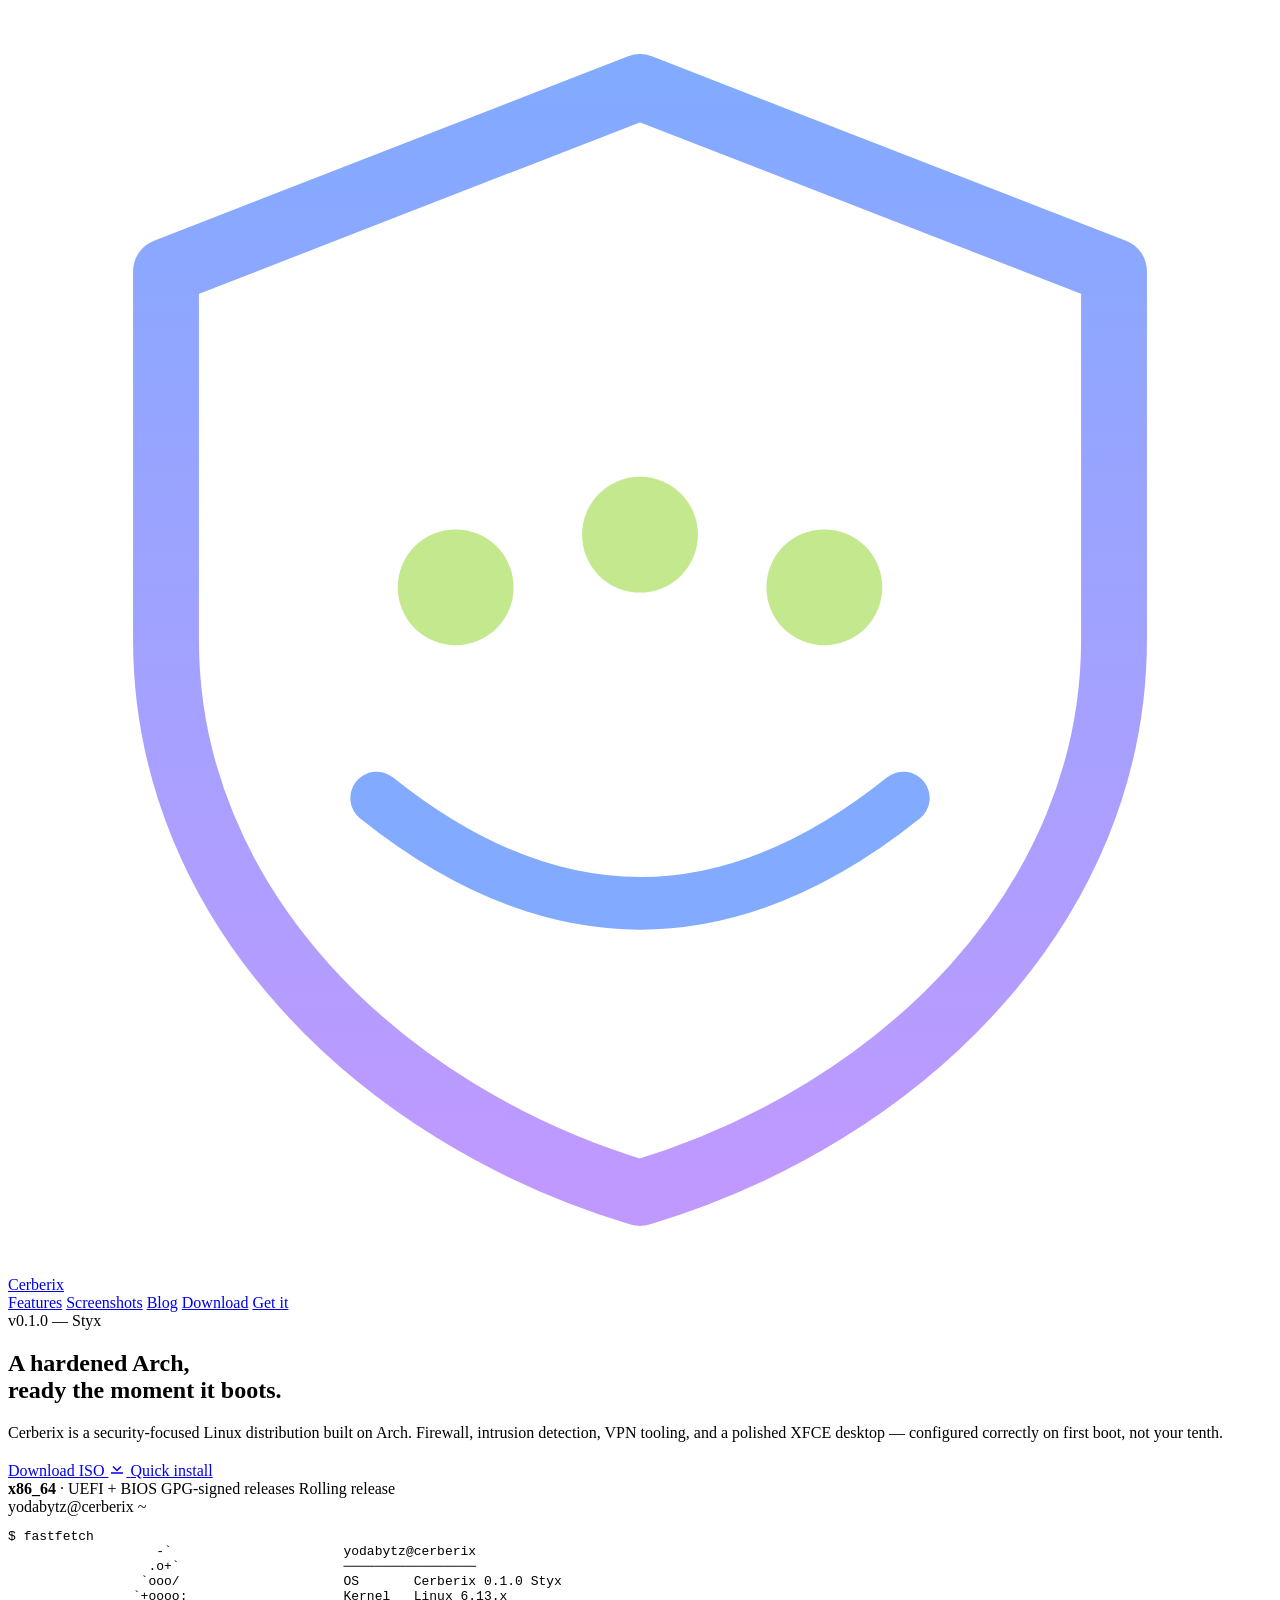
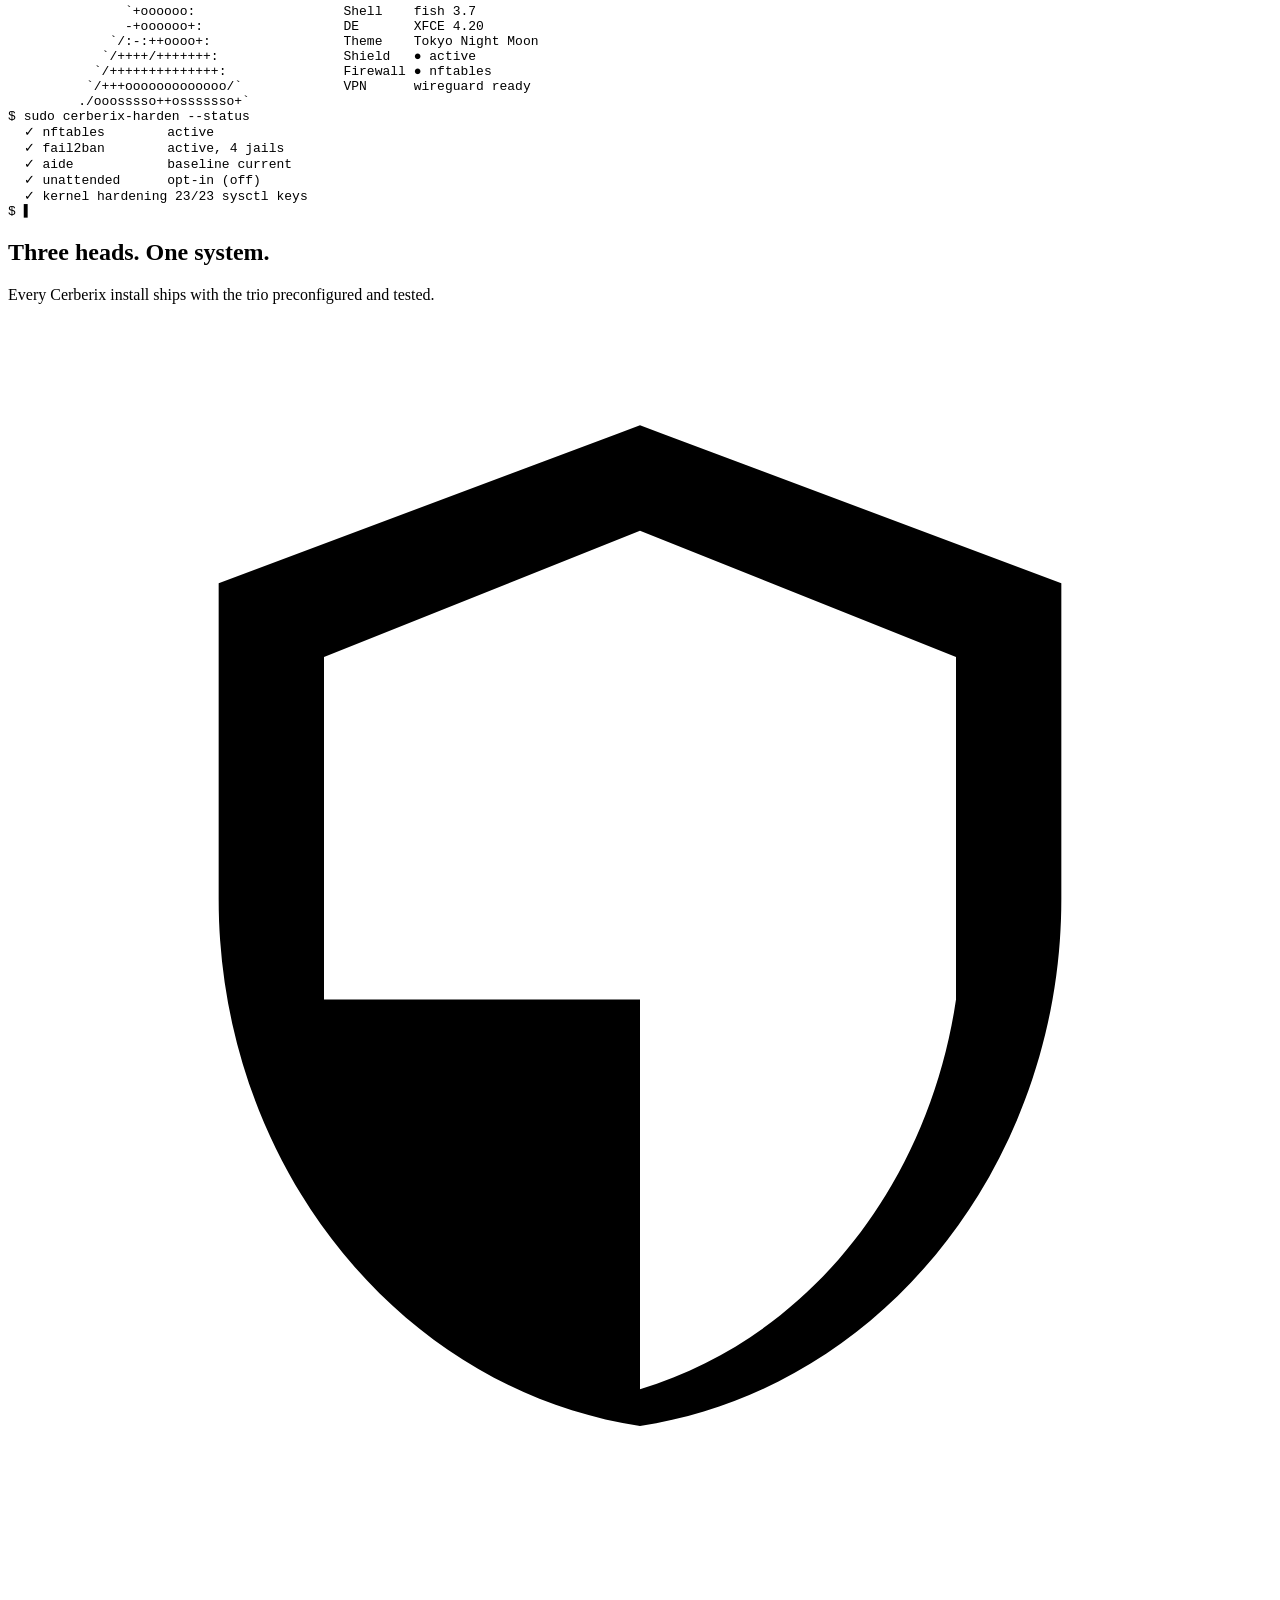
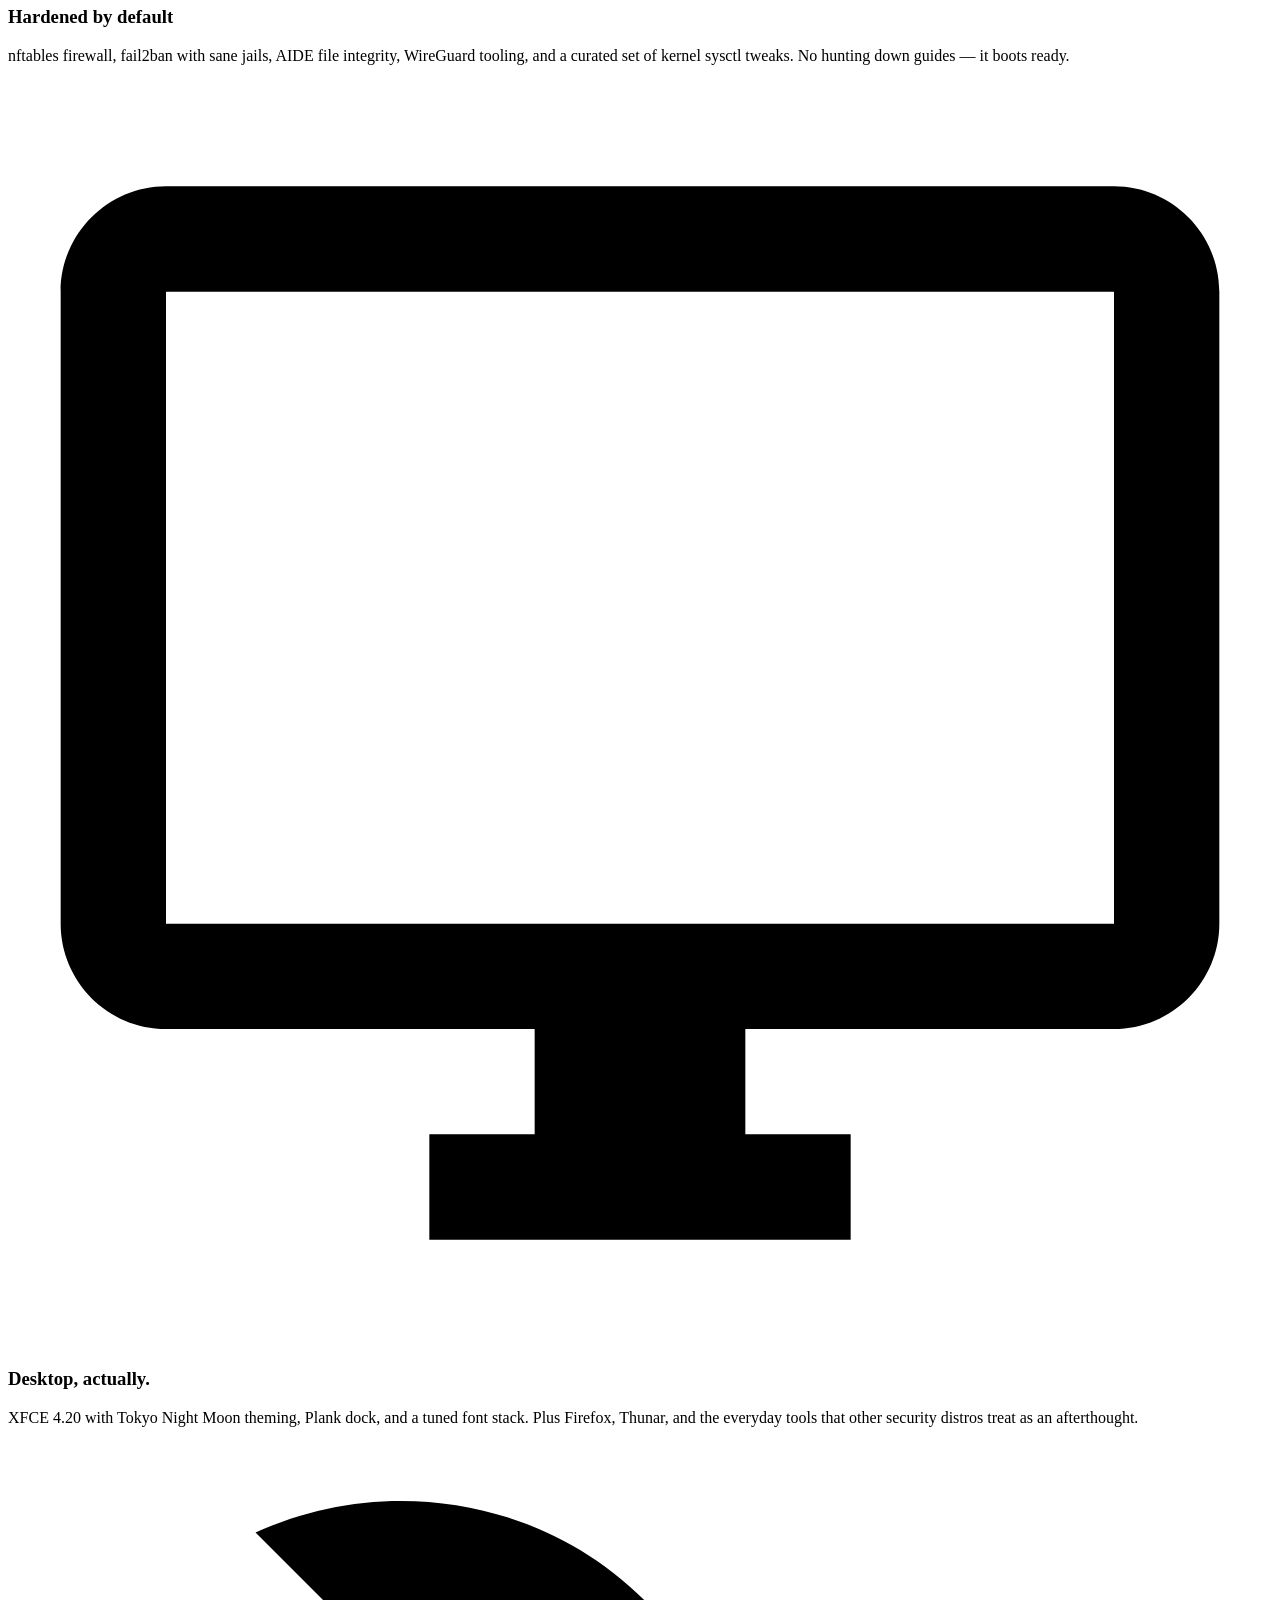
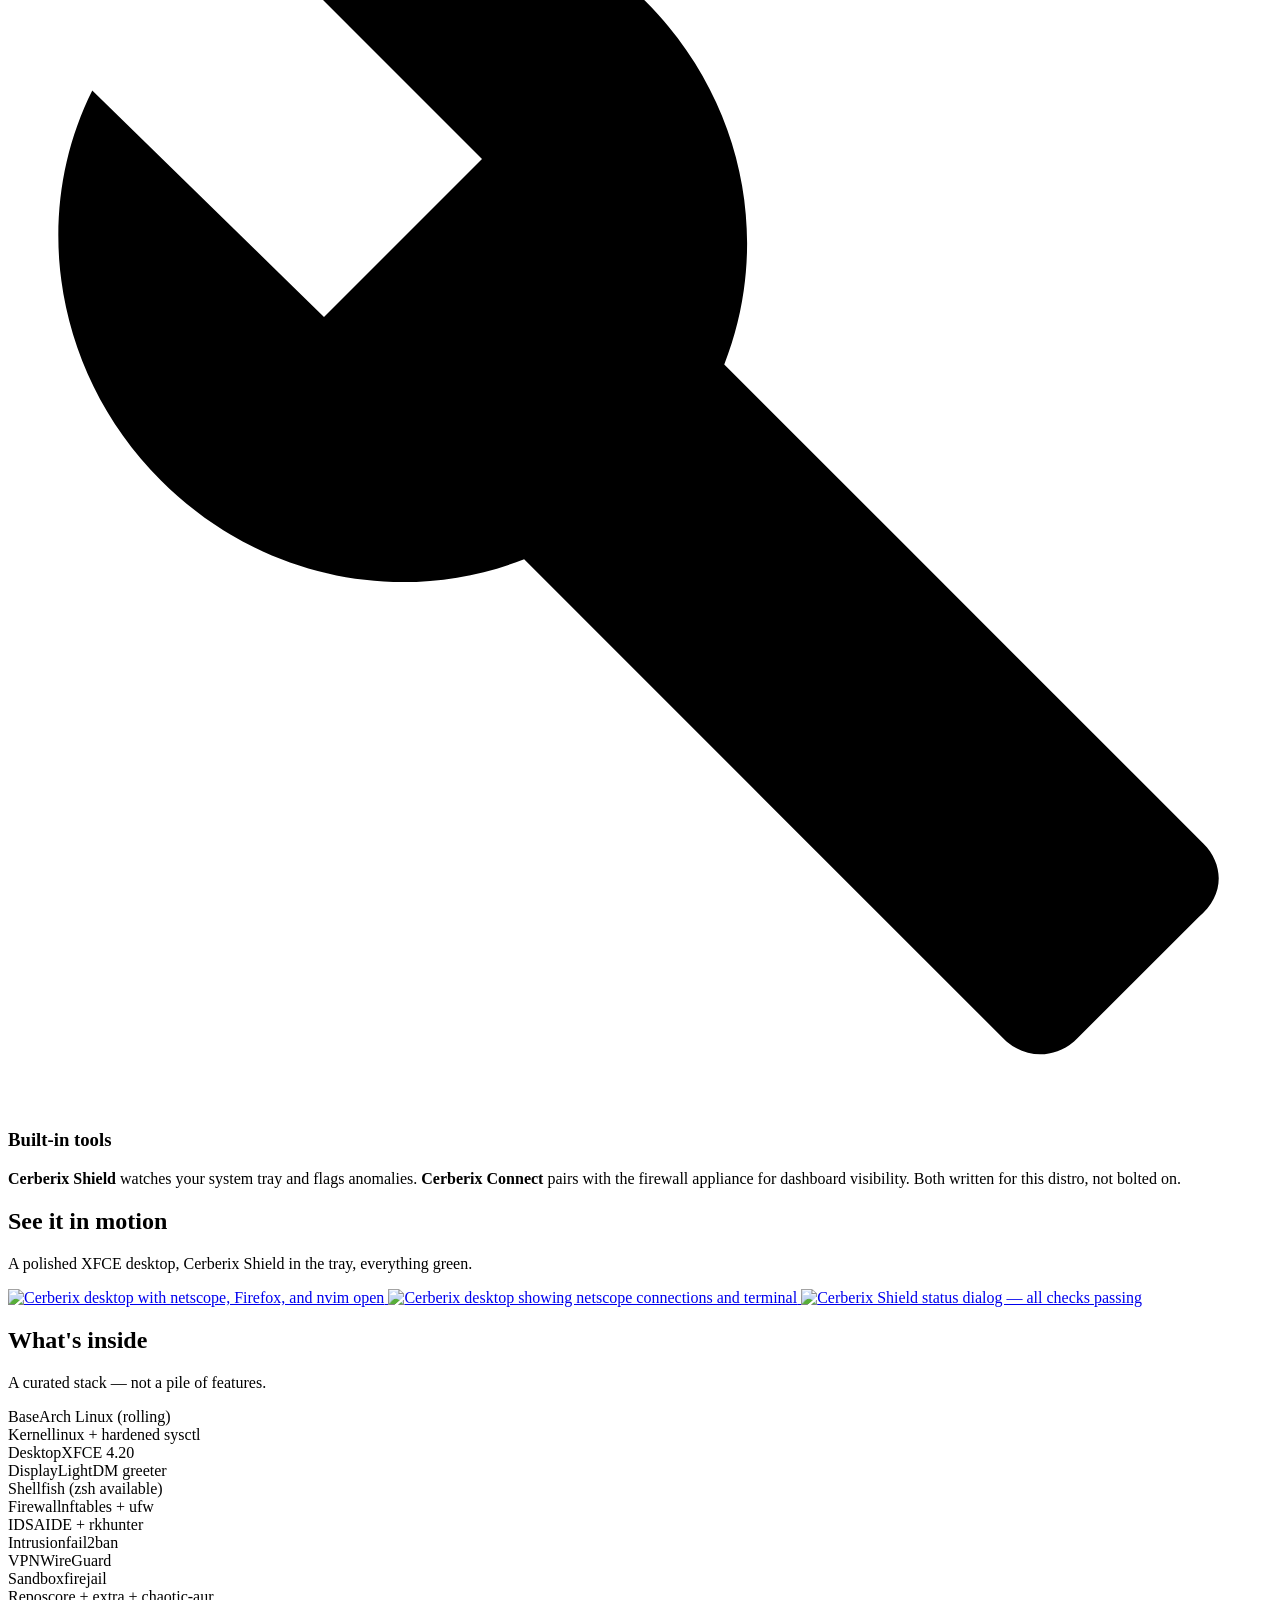
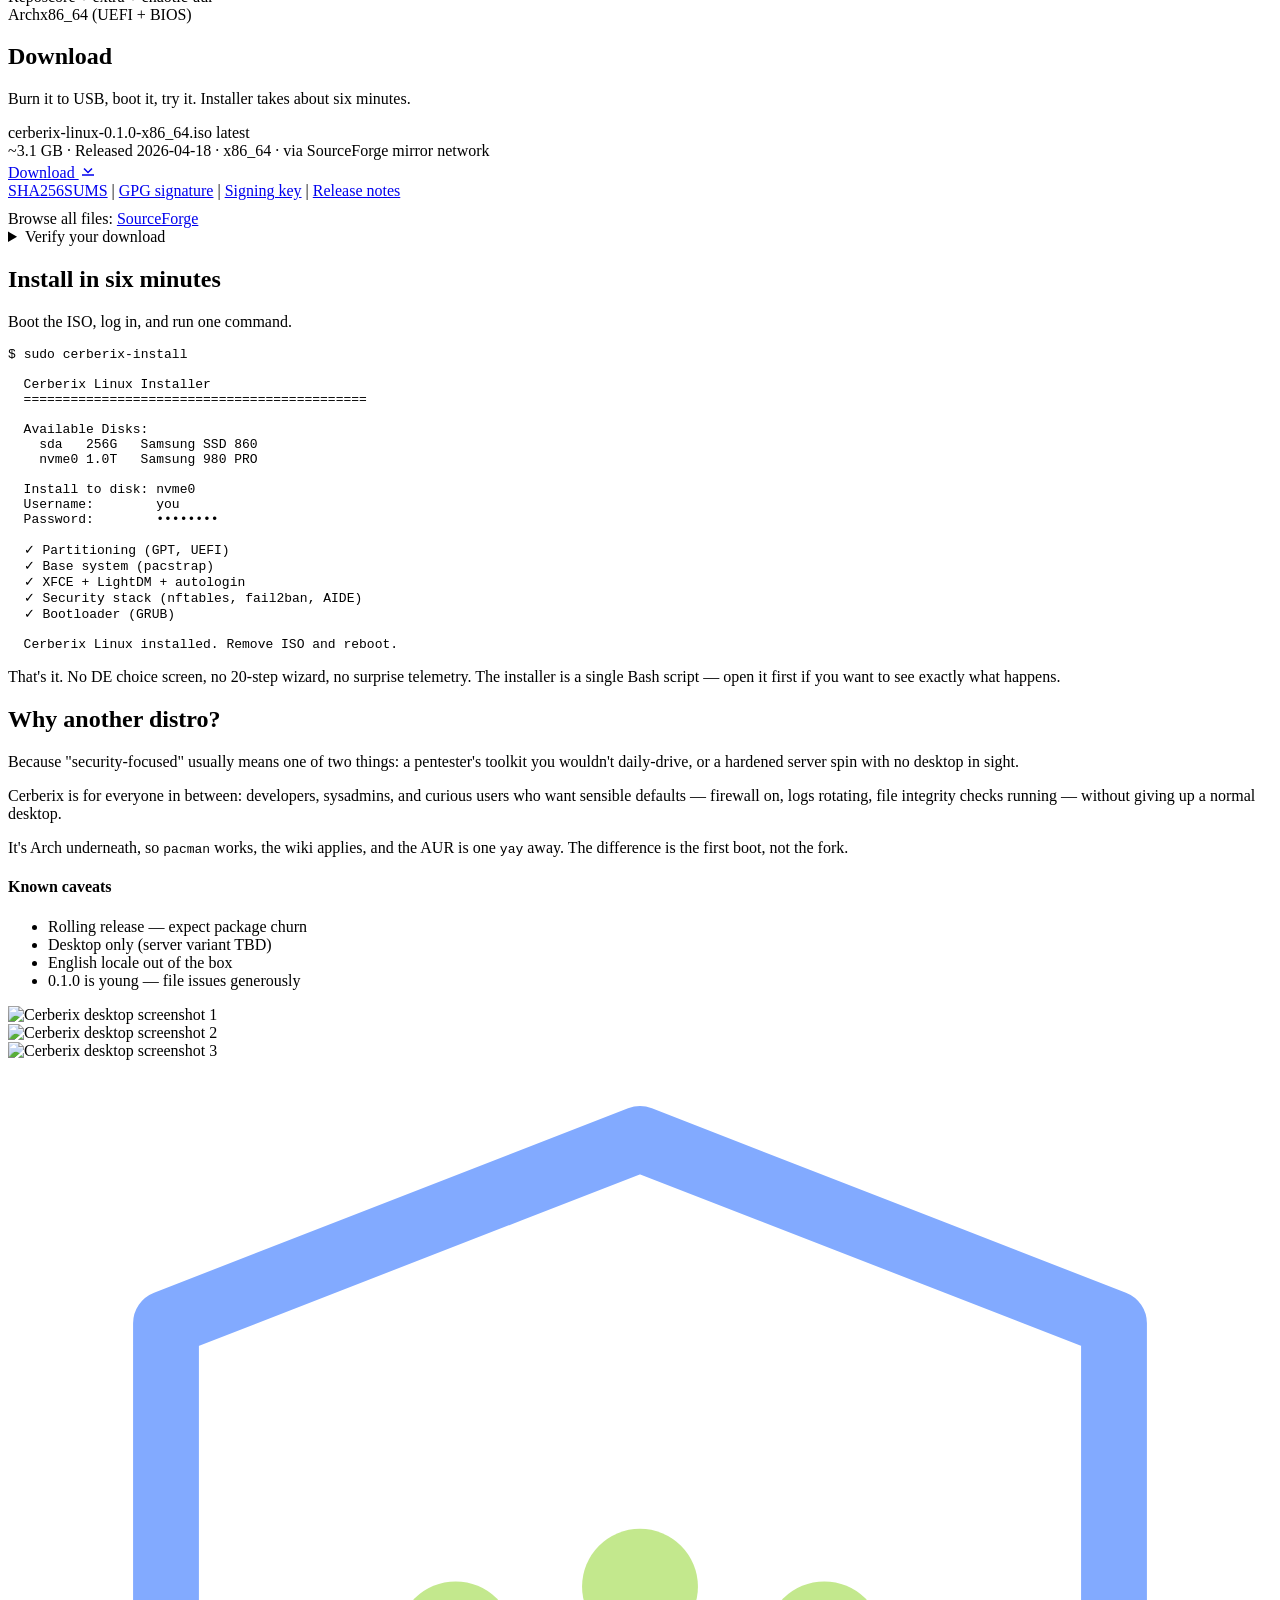
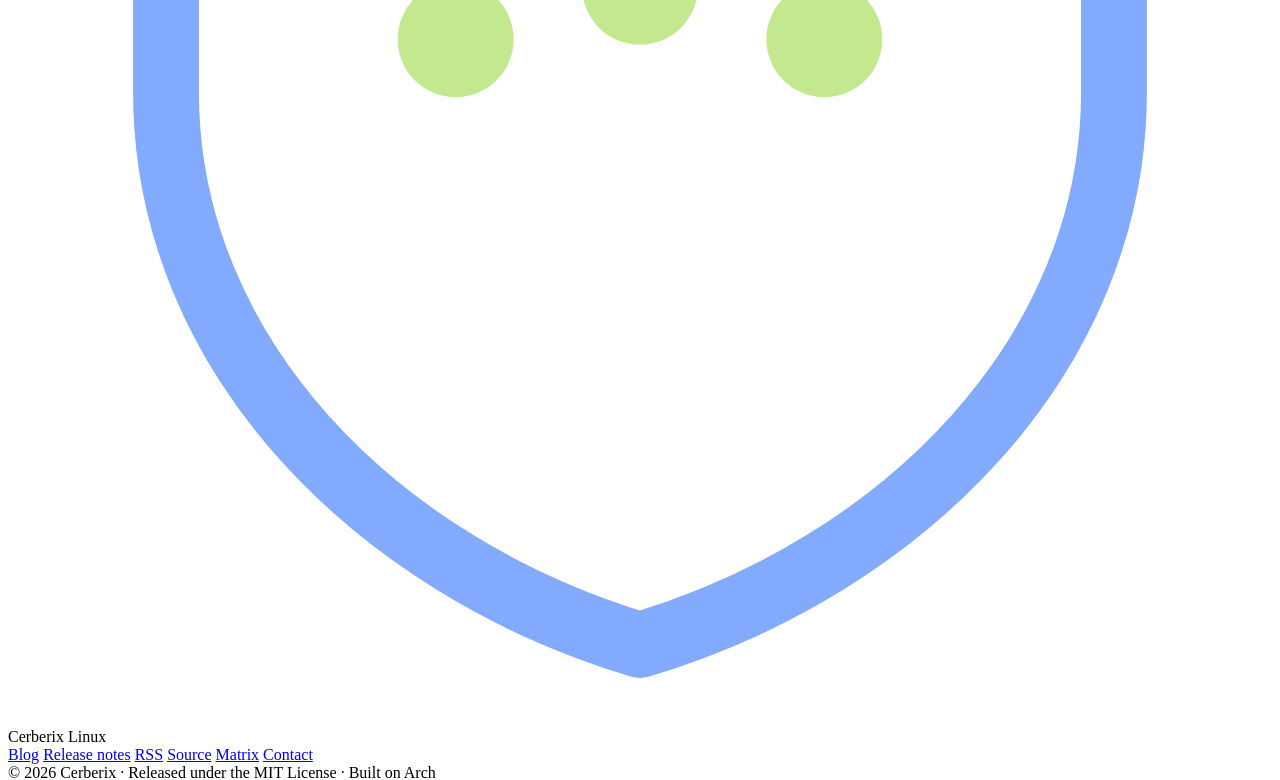
==== site/index.html @ f2d1b45b "site: remove direct-from-origin download link; SourceForge is the only ISO source" ====
<!DOCTYPE html>
<html lang="en">
<head>
  <meta charset="UTF-8" />
  <meta name="viewport" content="width=device-width, initial-scale=1.0" />
  <title>Cerberix Linux — Hardened Arch, ready to use</title>
  <meta name="description" content="Cerberix Linux is a security-focused, desktop-ready Arch derivative. Three-headed guardian for your system: hardened by default, XFCE 4.20, WireGuard, AIDE, fail2ban, and the Cerberix Shield monitor." />
  <meta property="og:title" content="Cerberix Linux" />
  <meta property="og:description" content="Hardened Arch, ready to use. Security tooling baked in. XFCE desktop. Built for people who take their system seriously." />
  <meta property="og:url" content="https://cerberix.org/" />
  <meta property="og:type" content="website" />
  <meta name="theme-color" content="#222436" />
  <link rel="icon" type="image/svg+xml" href="/favicon.svg" />
  <link rel="alternate" type="application/rss+xml" title="Cerberix Linux updates" href="/feed.xml" />
  <link rel="preconnect" href="https://fonts.googleapis.com" />
  <link rel="preconnect" href="https://fonts.gstatic.com" crossorigin />
  <link href="https://fonts.googleapis.com/css2?family=Inter:wght@400;500;600;700&family=JetBrains+Mono:wght@400;500;600&family=Cormorant+Garamond:wght@500;600;700&display=swap" rel="stylesheet" />
  <link rel="stylesheet" href="/style.css" />
</head>
<body>
  <div class="bg-grid"></div>

  <header class="nav">
    <a class="brand" href="/">
      <svg class="brand-mark" viewBox="0 0 48 48" aria-hidden="true">
        <defs>
          <linearGradient id="shieldGrad" x1="0" y1="0" x2="0" y2="1">
            <stop offset="0%" stop-color="#82aaff" />
            <stop offset="100%" stop-color="#c099ff" />
          </linearGradient>
        </defs>
        <path d="M24 3 L42 10 V24 C42 34 34 42 24 45 C14 42 6 34 6 24 V10 Z"
              fill="none" stroke="url(#shieldGrad)" stroke-width="2.5" stroke-linejoin="round" />
        <circle cx="17" cy="22" r="2.2" fill="#c3e88d" />
        <circle cx="24" cy="20" r="2.2" fill="#c3e88d" />
        <circle cx="31" cy="22" r="2.2" fill="#c3e88d" />
        <path d="M14 30 Q24 38 34 30" fill="none" stroke="#82aaff" stroke-width="2" stroke-linecap="round" />
      </svg>
      <span class="brand-name">Cerberix</span>
    </a>
    <nav class="nav-links">
      <a href="#features">Features</a>
      <a href="#screenshots">Screenshots</a>
      <a href="/blog/">Blog</a>
      <a href="#download">Download</a>
      <a class="nav-cta" href="#download">Get it</a>
    </nav>
  </header>

  <main>
    <section class="hero">
      <div class="hero-text">
        <div class="eyebrow">v0.1.0 &mdash; Styx</div>
        <h1>
          A hardened Arch,<br />
          <span class="accent">ready the moment it boots.</span>
        </h1>
        <p class="lede">
          Cerberix is a security-focused Linux distribution built on Arch.
          Firewall, intrusion detection, VPN tooling, and a polished XFCE
          desktop &mdash; configured correctly on first boot, not your tenth.
        </p>
        <div class="hero-cta">
          <a class="btn btn-primary" href="#download">
            Download ISO
            <svg viewBox="0 0 24 24" width="18" height="18" aria-hidden="true"><path fill="currentColor" d="M12 3v12.17l4.59-4.58L18 12l-6 6-6-6 1.41-1.41L12 15.17V3zm-8 16h16v2H4z"/></svg>
          </a>
          <a class="btn btn-ghost" href="#install">Quick install</a>
        </div>
        <!-- ISO hosted on this server; no external mirrors -->
        <div class="hero-meta">
          <span><strong>x86_64</strong> &middot; UEFI + BIOS</span>
          <span class="dot"></span>
          <span>GPG-signed releases</span>
          <span class="dot"></span>
          <span>Rolling release</span>
        </div>
      </div>

      <div class="hero-visual">
        <div class="terminal">
          <div class="term-head">
            <span class="term-dot red"></span>
            <span class="term-dot yellow"></span>
            <span class="term-dot green"></span>
            <span class="term-title">yodabytz@cerberix ~</span>
          </div>
          <div class="term-body">
<pre><span class="prompt">$</span> <span class="cmd">fastfetch</span>
<span class="c1">                   -`                    </span>  <span class="c3">yodabytz@cerberix</span>
<span class="c1">                  .o+`                   </span>  <span class="c4">─────────────────</span>
<span class="c1">                 `ooo/                   </span>  <span class="c2">OS</span>       Cerberix 0.1.0 Styx
<span class="c1">                `+oooo:                  </span>  <span class="c2">Kernel</span>   Linux 6.13.x
<span class="c1">               `+oooooo:                 </span>  <span class="c2">Shell</span>    fish 3.7
<span class="c1">               -+oooooo+:                </span>  <span class="c2">DE</span>       XFCE 4.20
<span class="c1">             `/:-:++oooo+:               </span>  <span class="c2">Theme</span>    Tokyo Night Moon
<span class="c1">            `/++++/+++++++:              </span>  <span class="c2">Shield</span>   <span class="c3">● active</span>
<span class="c1">           `/++++++++++++++:             </span>  <span class="c2">Firewall</span> <span class="c3">● nftables</span>
<span class="c1">          `/+++ooooooooooooo/`           </span>  <span class="c2">VPN</span>      wireguard ready
<span class="c1">         ./ooosssso++osssssso+`          </span>
<span class="prompt">$</span> <span class="cmd">sudo cerberix-harden --status</span>
  <span class="c3">✓</span> nftables        active
  <span class="c3">✓</span> fail2ban        active, 4 jails
  <span class="c3">✓</span> aide            baseline current
  <span class="c3">✓</span> unattended      opt-in (off)
  <span class="c3">✓</span> kernel hardening <span class="c5">23/23</span> sysctl keys
<span class="prompt">$</span> <span class="cursor">▌</span></pre>
          </div>
        </div>
      </div>
    </section>

    <section id="features" class="features">
      <div class="section-head">
        <h2>Three heads. One system.</h2>
        <p>Every Cerberix install ships with the trio preconfigured and tested.</p>
      </div>
      <div class="feature-grid">
        <article class="feature-card">
          <div class="feature-icon icon-guard">
            <svg viewBox="0 0 24 24"><path fill="currentColor" d="M12 2 4 5v6c0 5 3.4 9.3 8 10 4.6-.7 8-5 8-10V5l-8-3zm0 10.9h6c-.5 3.4-2.7 6.4-6 7.4v-7.4H6V6.4L12 4l6 2.4v6.5h-6z"/></svg>
          </div>
          <h3>Hardened by default</h3>
          <p>
            nftables firewall, fail2ban with sane jails, AIDE file integrity,
            WireGuard tooling, and a curated set of kernel sysctl tweaks.
            No hunting down guides &mdash; it boots ready.
          </p>
        </article>

        <article class="feature-card">
          <div class="feature-icon icon-desktop">
            <svg viewBox="0 0 24 24"><path fill="currentColor" d="M21 2H3c-1.1 0-2 .9-2 2v12c0 1.1.9 2 2 2h7v2H8v2h8v-2h-2v-2h7c1.1 0 2-.9 2-2V4c0-1.1-.9-2-2-2zm0 14H3V4h18v12z"/></svg>
          </div>
          <h3>Desktop, actually.</h3>
          <p>
            XFCE 4.20 with Tokyo Night Moon theming, Plank dock, and a tuned
            font stack. Plus Firefox, Thunar, and the everyday tools that
            other security distros treat as an afterthought.
          </p>
        </article>

        <article class="feature-card">
          <div class="feature-icon icon-tools">
            <svg viewBox="0 0 24 24"><path fill="currentColor" d="M22.7 19l-9.1-9.1c.9-2.3.4-5-1.5-6.9-2-2-5-2.4-7.4-1.3L9 6 6 9 1.6 4.7C.4 7.1.9 10.1 2.9 12.1c1.9 1.9 4.6 2.4 6.9 1.5l9.1 9.1c.4.4 1 .4 1.4 0l2.3-2.3c.5-.4.5-1 .1-1.4z"/></svg>
          </div>
          <h3>Built-in tools</h3>
          <p>
            <strong>Cerberix Shield</strong> watches your system tray and
            flags anomalies. <strong>Cerberix Connect</strong> pairs with
            the firewall appliance for dashboard visibility. Both written
            for this distro, not bolted on.
          </p>
        </article>
      </div>
    </section>

    <section id="screenshots" class="screenshots">
      <div class="section-head">
        <h2>See it in motion</h2>
        <p>A polished XFCE desktop, Cerberix Shield in the tray, everything green.</p>
      </div>
      <div class="shots-grid">
        <a class="shot" href="#shot1" aria-label="Open screenshot 1">
          <img src="/screenshots/cerberix-desktop-1-thumb.jpg"
               alt="Cerberix desktop with netscope, Firefox, and nvim open" loading="lazy" />
        </a>
        <a class="shot" href="#shot2" aria-label="Open screenshot 2">
          <img src="/screenshots/cerberix-desktop-2-thumb.jpg"
               alt="Cerberix desktop showing netscope connections and terminal" loading="lazy" />
        </a>
        <a class="shot" href="#shot3" aria-label="Open screenshot 3">
          <img src="/screenshots/cerberix-desktop-3-thumb.jpg"
               alt="Cerberix Shield status dialog — all checks passing" loading="lazy" />
        </a>
      </div>
    </section>

    <section id="inside" class="stack">
      <div class="section-head">
        <h2>What's inside</h2>
        <p>A curated stack &mdash; not a pile of features.</p>
      </div>
      <div class="stack-grid">
        <div class="stack-item"><span class="stack-k">Base</span><span class="stack-v">Arch Linux (rolling)</span></div>
        <div class="stack-item"><span class="stack-k">Kernel</span><span class="stack-v">linux + hardened sysctl</span></div>
        <div class="stack-item"><span class="stack-k">Desktop</span><span class="stack-v">XFCE 4.20</span></div>
        <div class="stack-item"><span class="stack-k">Display</span><span class="stack-v">LightDM greeter</span></div>
        <div class="stack-item"><span class="stack-k">Shell</span><span class="stack-v">fish (zsh available)</span></div>
        <div class="stack-item"><span class="stack-k">Firewall</span><span class="stack-v">nftables + ufw</span></div>
        <div class="stack-item"><span class="stack-k">IDS</span><span class="stack-v">AIDE + rkhunter</span></div>
        <div class="stack-item"><span class="stack-k">Intrusion</span><span class="stack-v">fail2ban</span></div>
        <div class="stack-item"><span class="stack-k">VPN</span><span class="stack-v">WireGuard</span></div>
        <div class="stack-item"><span class="stack-k">Sandbox</span><span class="stack-v">firejail</span></div>
        <div class="stack-item"><span class="stack-k">Repos</span><span class="stack-v">core + extra + chaotic-aur</span></div>
        <div class="stack-item"><span class="stack-k">Arch</span><span class="stack-v">x86_64 (UEFI + BIOS)</span></div>
      </div>
    </section>

    <section id="download" class="download">
      <div class="section-head">
        <h2>Download</h2>
        <p>Burn it to USB, boot it, try it. Installer takes about six minutes.</p>
      </div>

      <div class="dl-card">
        <div class="dl-main">
          <div class="dl-name">
            cerberix-linux-0.1.0-x86_64.iso
            <span class="badge">latest</span>
          </div>
          <div class="dl-meta">~3.1&nbsp;GB &middot; Released <span id="releaseDate">2026-04-18</span> &middot; x86_64 &middot; via SourceForge mirror network</div>
        </div>
        <a class="btn btn-primary" href="https://sourceforge.net/projects/cerberix-linux/files/0.1.0/cerberix-linux-0.1.0-x86_64.iso/download">
          Download
          <svg viewBox="0 0 24 24" width="18" height="18" aria-hidden="true"><path fill="currentColor" d="M12 3v12.17l4.59-4.58L18 12l-6 6-6-6 1.41-1.41L12 15.17V3zm-8 16h16v2H4z"/></svg>
        </a>
      </div>

      <div class="dl-sub">
        <a href="/download/cerberix-linux-0.1.0-x86_64.iso.sha256">SHA256SUMS</a>
        <span class="pipe">|</span>
        <a href="/download/cerberix-linux-0.1.0-x86_64.iso.sig">GPG signature</a>
        <span class="pipe">|</span>
        <a href="/gpg.asc">Signing key</a>
        <span class="pipe">|</span>
        <a href="/release-notes/">Release notes</a>
      </div>

      <div class="dl-sub" style="margin-top: 10px;">
        <span style="color: var(--fg-faint);">Browse all files:</span>
        <a href="https://sourceforge.net/projects/cerberix-linux/files/0.1.0/">SourceForge</a>
      </div>

      <details class="verify">
        <summary>Verify your download</summary>
<pre><code><span class="c-comment"># 1. Import the signing key</span>
curl https://cerberix.org/gpg.asc | gpg --import

<span class="c-comment"># 2. Verify the signature</span>
gpg --verify cerberix-linux-0.1.0-x86_64.iso.sig \
            cerberix-linux-0.1.0-x86_64.iso

<span class="c-comment"># 3. Check the hash</span>
sha256sum -c cerberix-linux-0.1.0-x86_64.iso.sha256</code></pre>
      </details>
    </section>

    <section id="install" class="install">
      <div class="section-head">
        <h2>Install in six minutes</h2>
        <p>Boot the ISO, log in, and run one command.</p>
      </div>
      <div class="install-code">
<pre><code><span class="prompt">$</span> <span class="cmd">sudo cerberix-install</span>

  Cerberix Linux Installer
  ============================================

  Available Disks:
    sda   256G   Samsung SSD 860
    nvme0 1.0T   Samsung 980 PRO

  Install to disk: <span class="c5">nvme0</span>
  Username:        <span class="c5">you</span>
  Password:        <span class="c2">••••••••</span>

  <span class="c3">✓</span> Partitioning (GPT, UEFI)
  <span class="c3">✓</span> Base system (pacstrap)
  <span class="c3">✓</span> XFCE + LightDM + autologin
  <span class="c3">✓</span> Security stack (nftables, fail2ban, AIDE)
  <span class="c3">✓</span> Bootloader (GRUB)

  Cerberix Linux installed. Remove ISO and reboot.</code></pre>
      </div>
      <p class="install-note">
        That's it. No DE choice screen, no 20-step wizard, no surprise
        telemetry. The installer is a single Bash script &mdash; open it
        first if you want to see exactly what happens.
      </p>
    </section>

    <section id="about" class="about">
      <div class="section-head">
        <h2>Why another distro?</h2>
      </div>
      <div class="about-grid">
        <div class="about-text">
          <p>
            Because "security-focused" usually means one of two things:
            a pentester's toolkit you wouldn't daily-drive, or a hardened
            server spin with no desktop in sight.
          </p>
          <p>
            Cerberix is for everyone in between: developers, sysadmins,
            and curious users who want sensible defaults &mdash; firewall
            on, logs rotating, file integrity checks running &mdash;
            without giving up a normal desktop.
          </p>
          <p>
            It's Arch underneath, so <code>pacman</code> works, the wiki
            applies, and the AUR is one <code>yay</code> away. The
            difference is the first boot, not the fork.
          </p>
        </div>
        <aside class="about-aside">
          <h4>Known caveats</h4>
          <ul>
            <li>Rolling release &mdash; expect package churn</li>
            <li>Desktop only (server variant TBD)</li>
            <li>English locale out of the box</li>
            <li>0.1.0 is young &mdash; file issues generously</li>
          </ul>
        </aside>
      </div>
    </section>
  </main>

  <div class="lightbox" id="shot1" role="dialog" aria-label="Screenshot 1">
    <a class="lightbox-close" href="#screenshots" aria-label="Close screenshot"></a>
    <img src="/screenshots/cerberix-desktop-1.jpg" alt="Cerberix desktop screenshot 1" />
  </div>
  <div class="lightbox" id="shot2" role="dialog" aria-label="Screenshot 2">
    <a class="lightbox-close" href="#screenshots" aria-label="Close screenshot"></a>
    <img src="/screenshots/cerberix-desktop-2.jpg" alt="Cerberix desktop screenshot 2" />
  </div>
  <div class="lightbox" id="shot3" role="dialog" aria-label="Screenshot 3">
    <a class="lightbox-close" href="#screenshots" aria-label="Close screenshot"></a>
    <img src="/screenshots/cerberix-desktop-3.jpg" alt="Cerberix desktop screenshot 3" />
  </div>

  <footer class="footer">
    <div class="foot-row">
      <div class="foot-brand">
        <svg class="brand-mark sm" viewBox="0 0 48 48" aria-hidden="true">
          <path d="M24 3 L42 10 V24 C42 34 34 42 24 45 C14 42 6 34 6 24 V10 Z"
                fill="none" stroke="#82aaff" stroke-width="2.5" stroke-linejoin="round" />
          <circle cx="17" cy="22" r="2.2" fill="#c3e88d" />
          <circle cx="24" cy="20" r="2.2" fill="#c3e88d" />
          <circle cx="31" cy="22" r="2.2" fill="#c3e88d" />
        </svg>
        <span>Cerberix Linux</span>
      </div>
      <div class="foot-links">
        <a href="/blog/">Blog</a>
        <a href="/release-notes/">Release notes</a>
        <a href="/feed.xml">RSS</a>
        <a href="https://github.com/yodabytz/cerberix-linux">Source</a>
        <a href="https://matrix.to/#/#cerberix:matrix.quantumbytz.com">Matrix</a>
        <a href="mailto:hello@cerberix.org">Contact</a>
      </div>
    </div>
    <div class="foot-sub">
      © 2026 Cerberix &middot; Released under the MIT License &middot; Built on Arch
    </div>
  </footer>
</body>
</html>
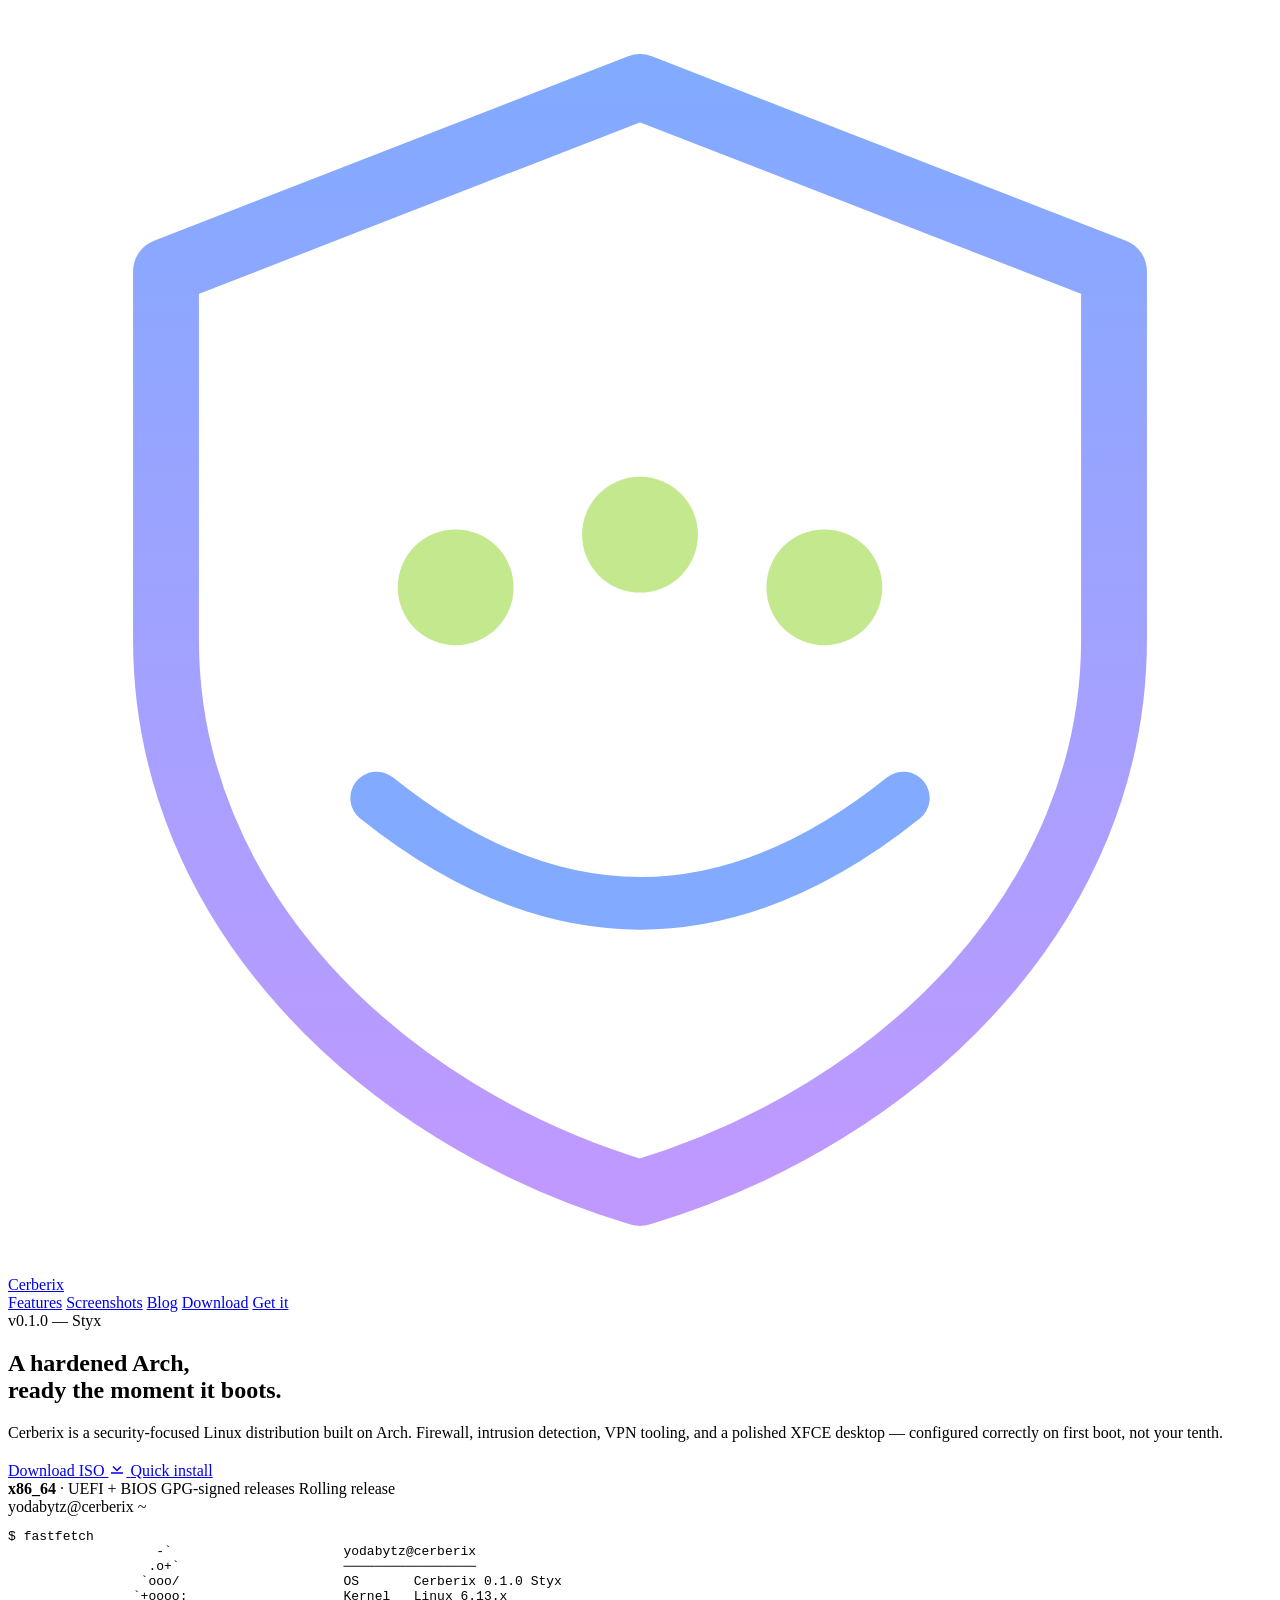
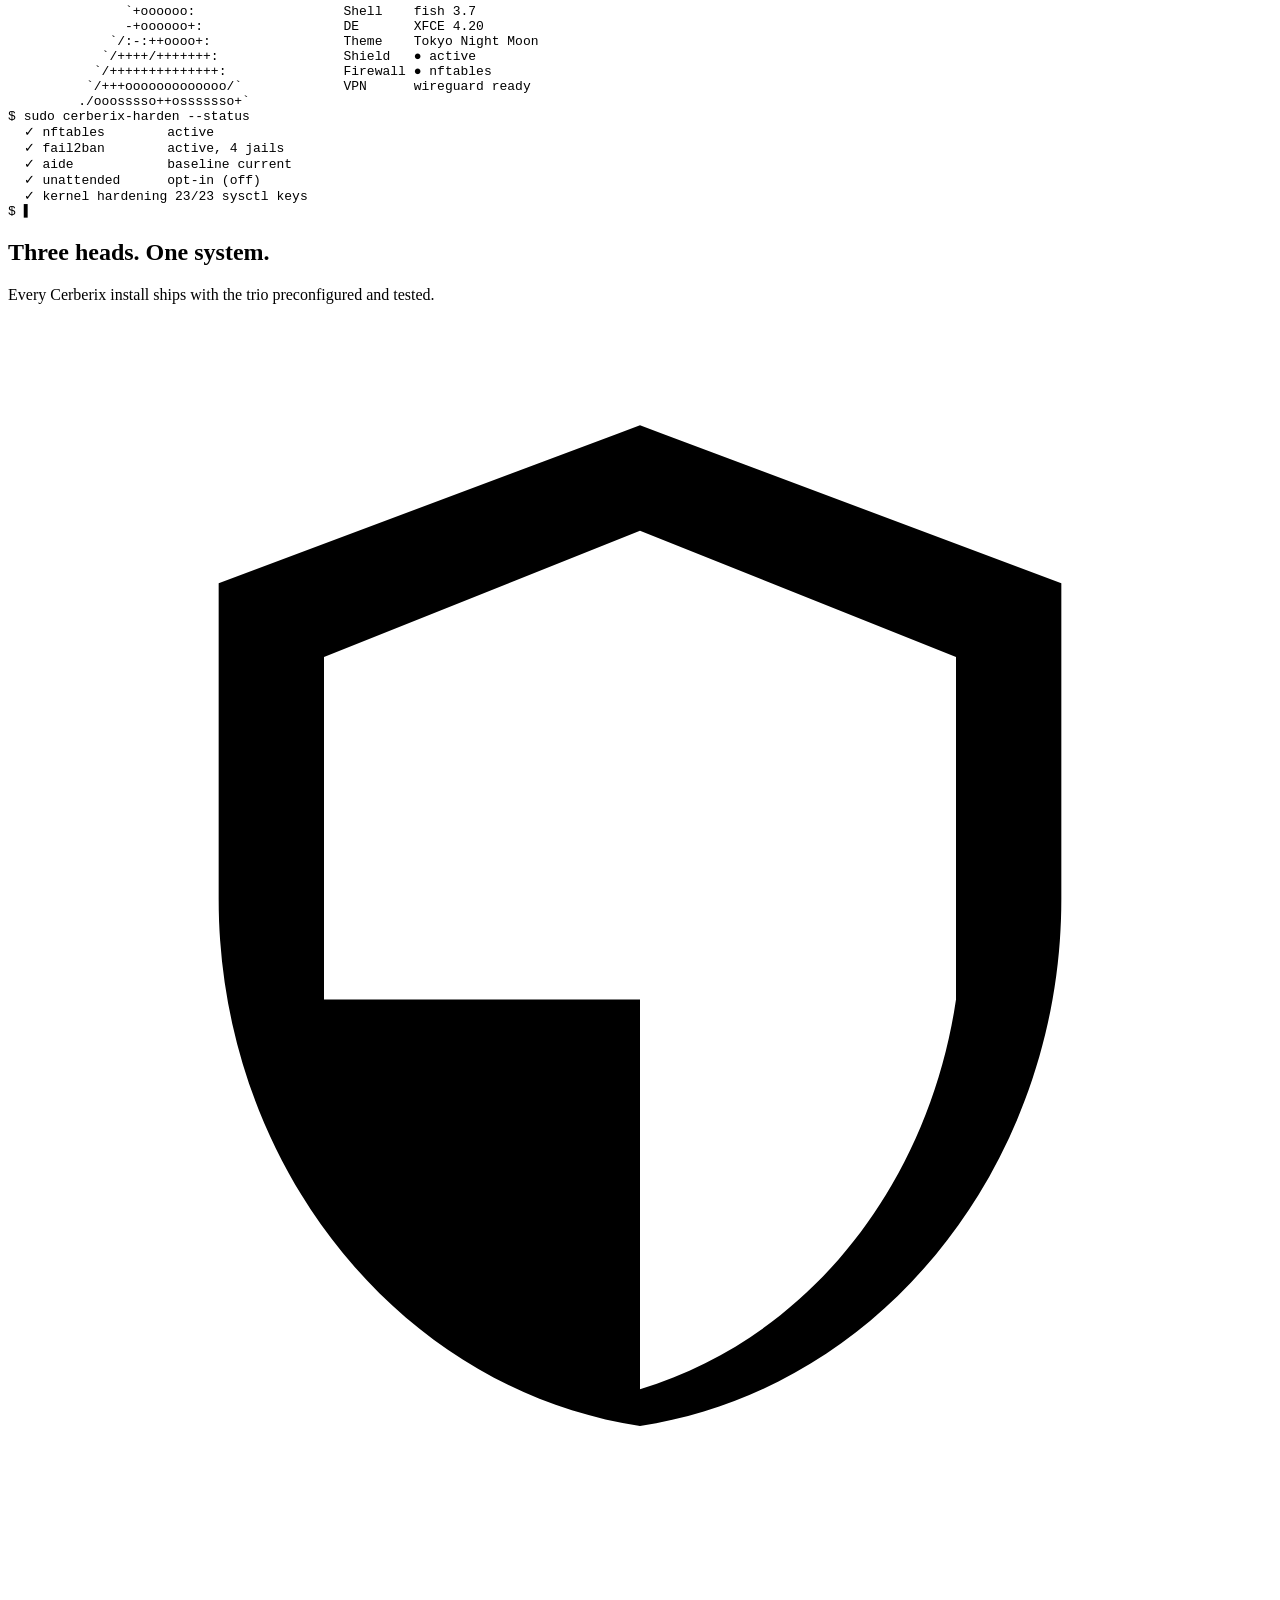
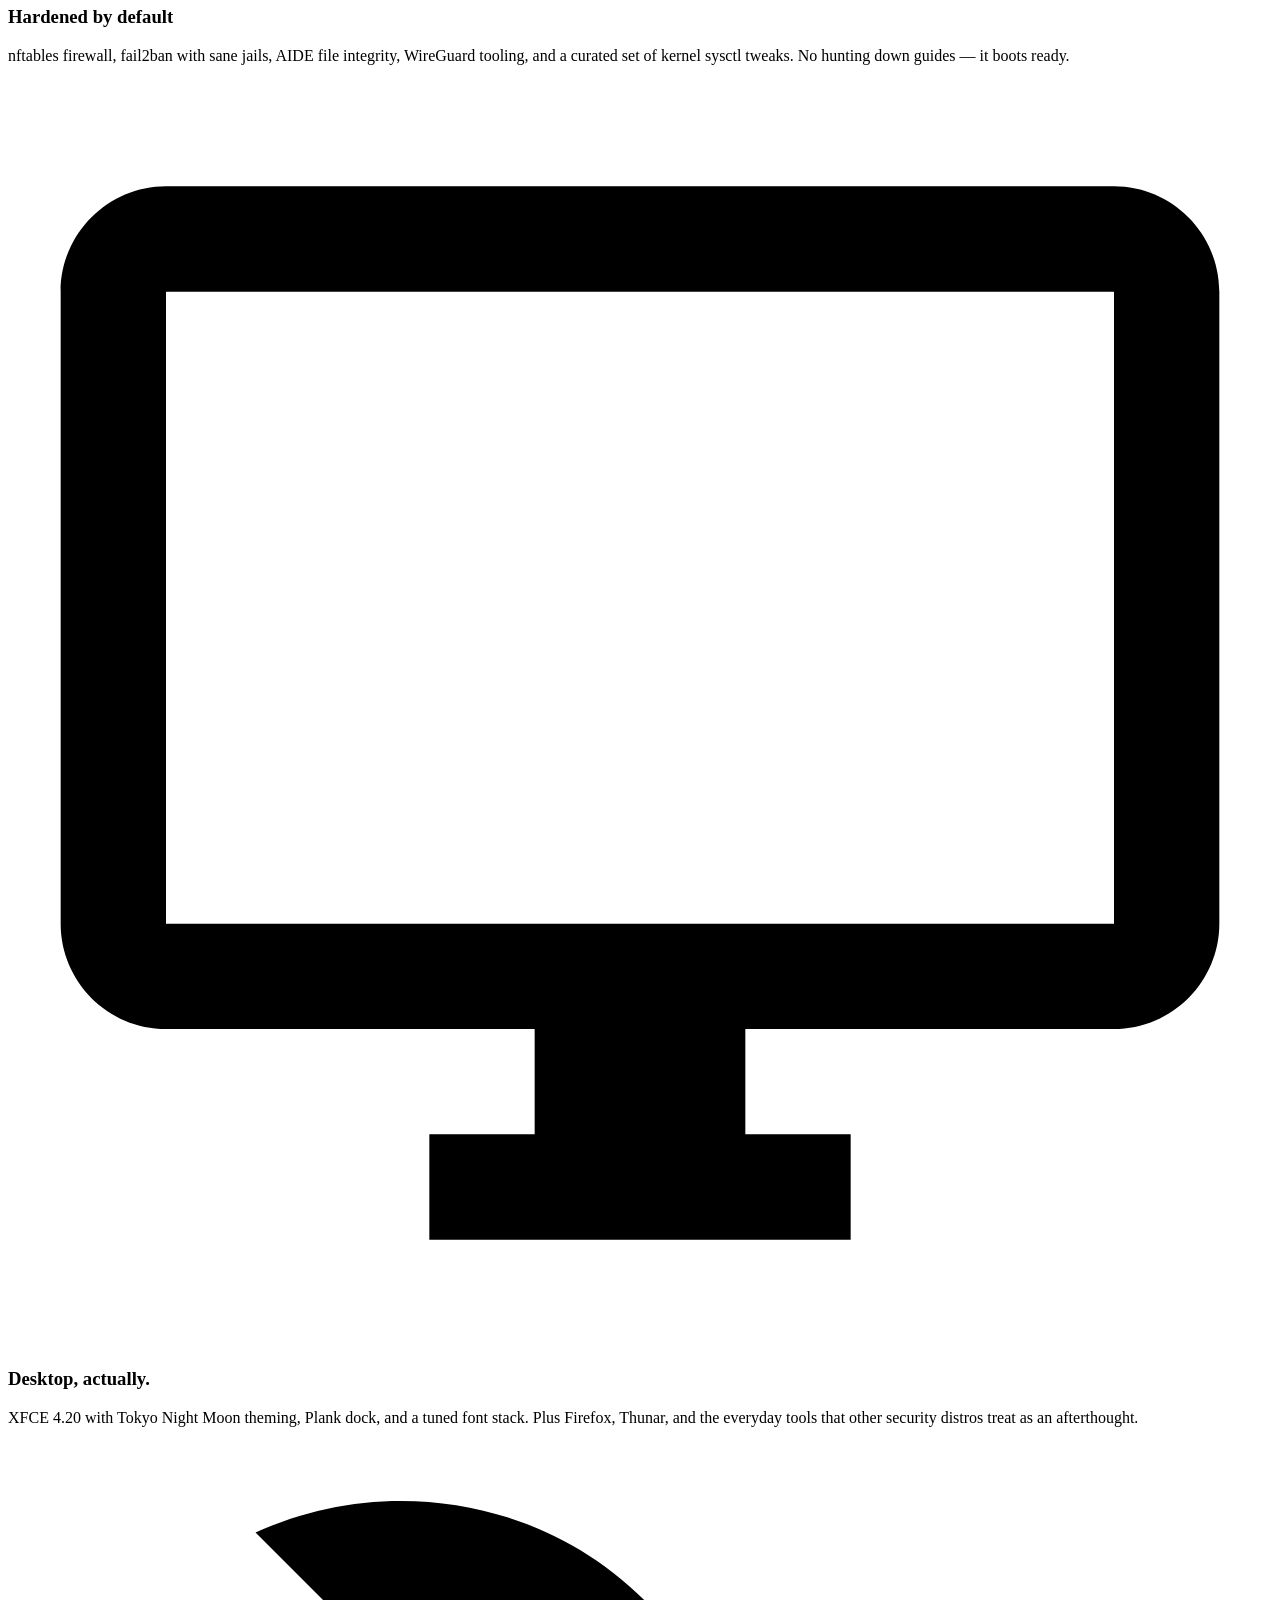
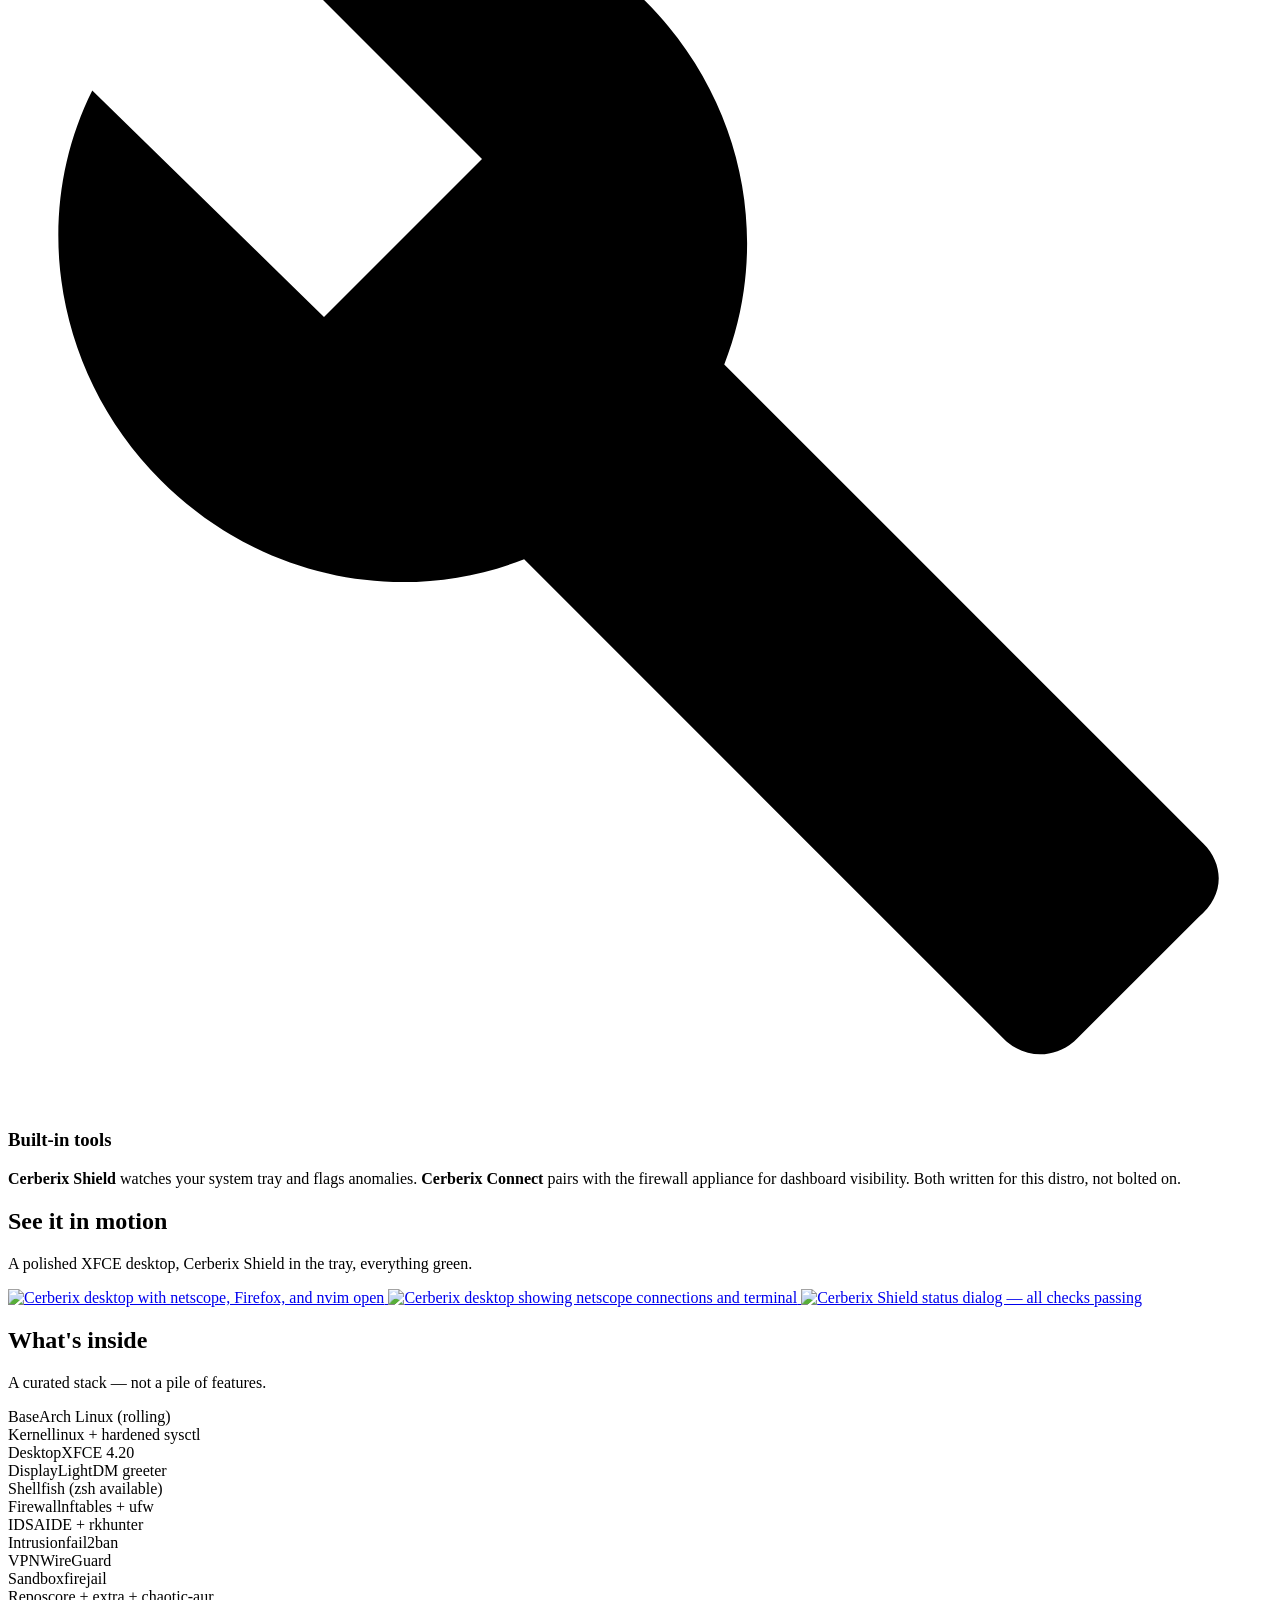
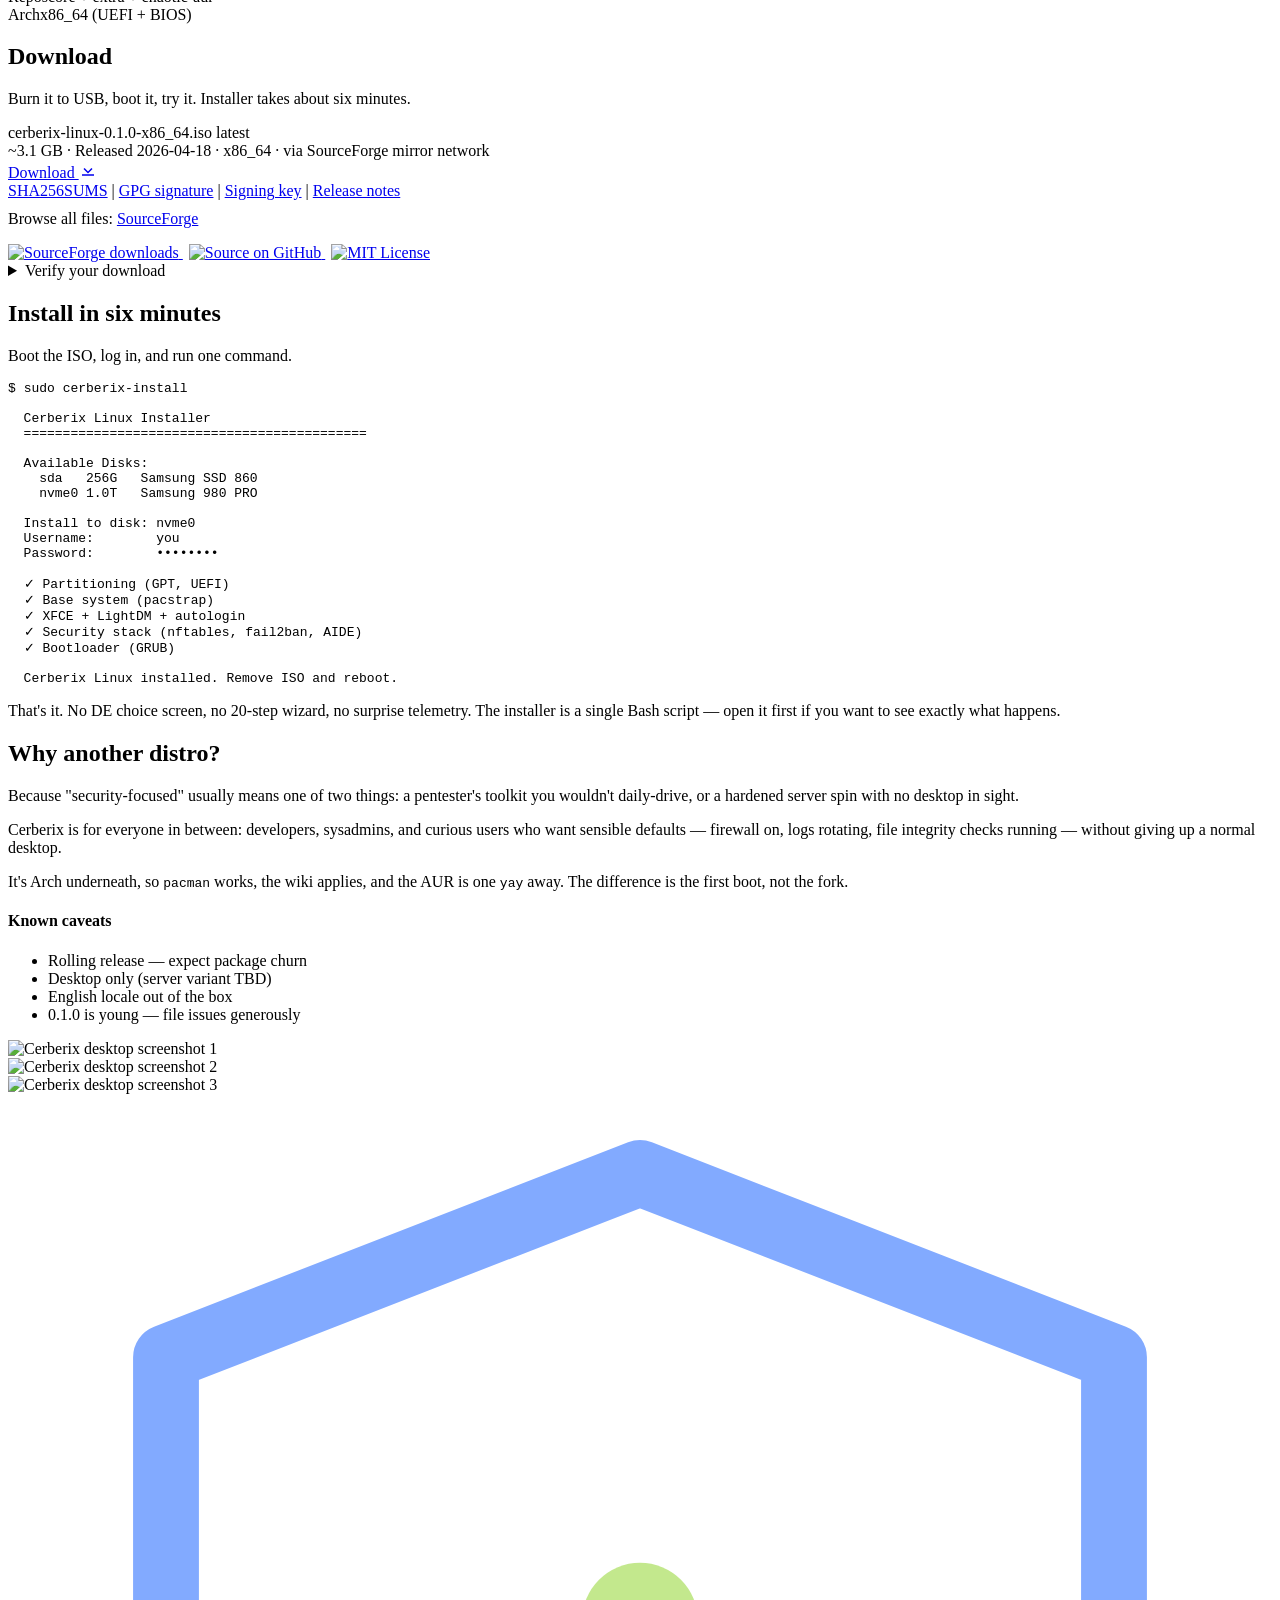
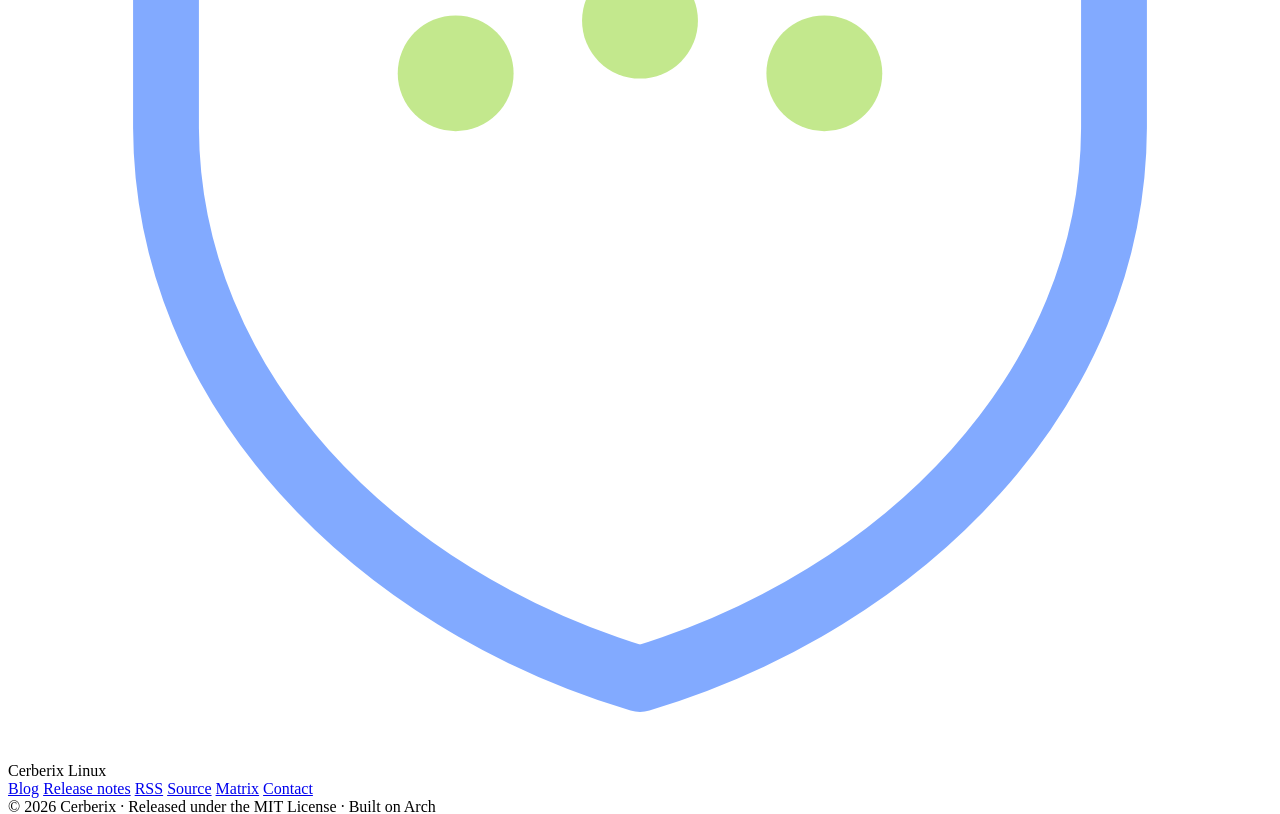
==== commit 067e6194: "site: add SourceForge downloads, source, and license badges to download section" ====
--- a/site/index.html
+++ b/site/index.html
@@ -232,6 +232,21 @@
         <a href="https://sourceforge.net/projects/cerberix-linux/files/0.1.0/">SourceForge</a>
       </div>
 
+      <div class="dl-sub" style="margin-top: 16px;">
+        <a href="https://sourceforge.net/projects/cerberix-linux/files/latest/download">
+          <img src="https://img.shields.io/sourceforge/dt/cerberix-linux.svg?style=flat&color=82aaff&labelColor=222436"
+               alt="SourceForge downloads" />
+        </a>
+        <a href="https://github.com/yodabytz/cerberix-linux" style="margin-left: 6px;">
+          <img src="https://img.shields.io/badge/source-github-c099ff?style=flat&labelColor=222436"
+               alt="Source on GitHub" />
+        </a>
+        <a href="/LICENSE" style="margin-left: 6px;">
+          <img src="https://img.shields.io/badge/License-MIT-c3e88d?style=flat&labelColor=222436"
+               alt="MIT License" />
+        </a>
+      </div>
+
       <details class="verify">
         <summary>Verify your download</summary>
 <pre><code><span class="c-comment"># 1. Import the signing key</span>
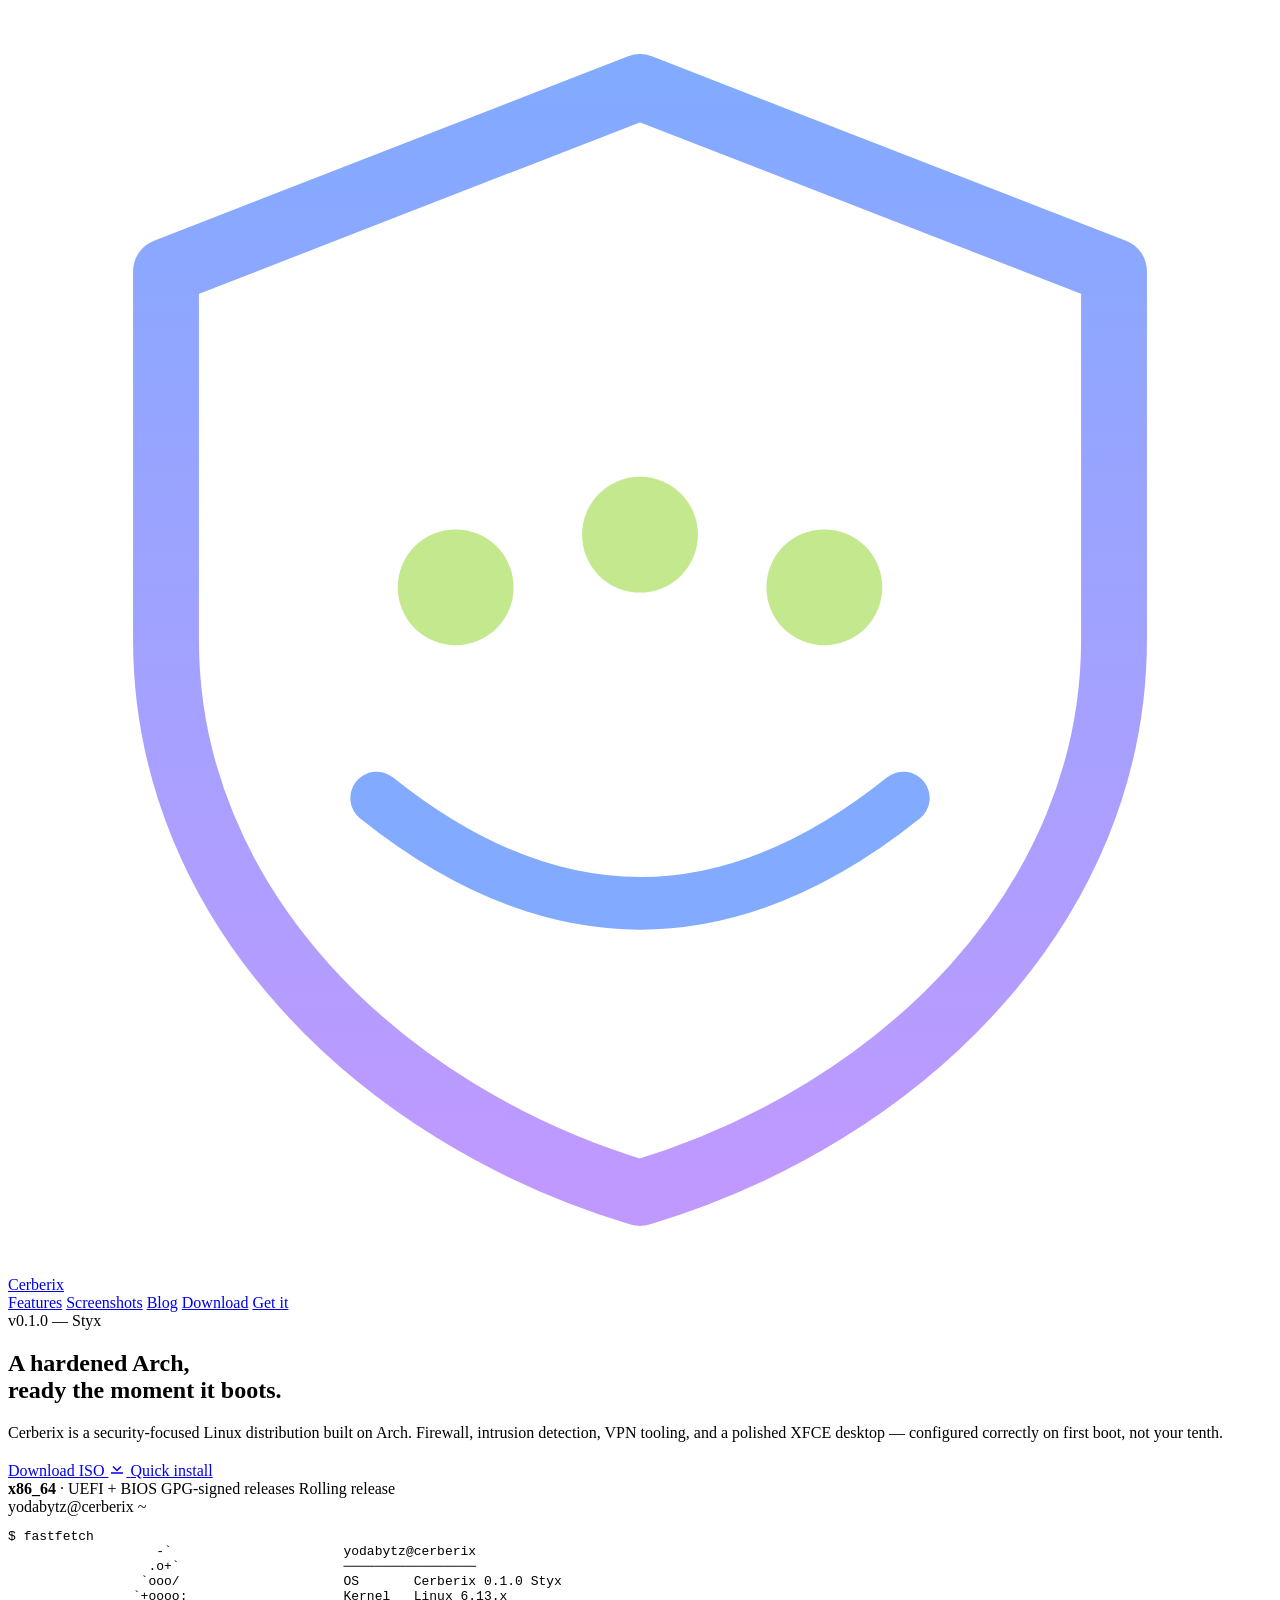
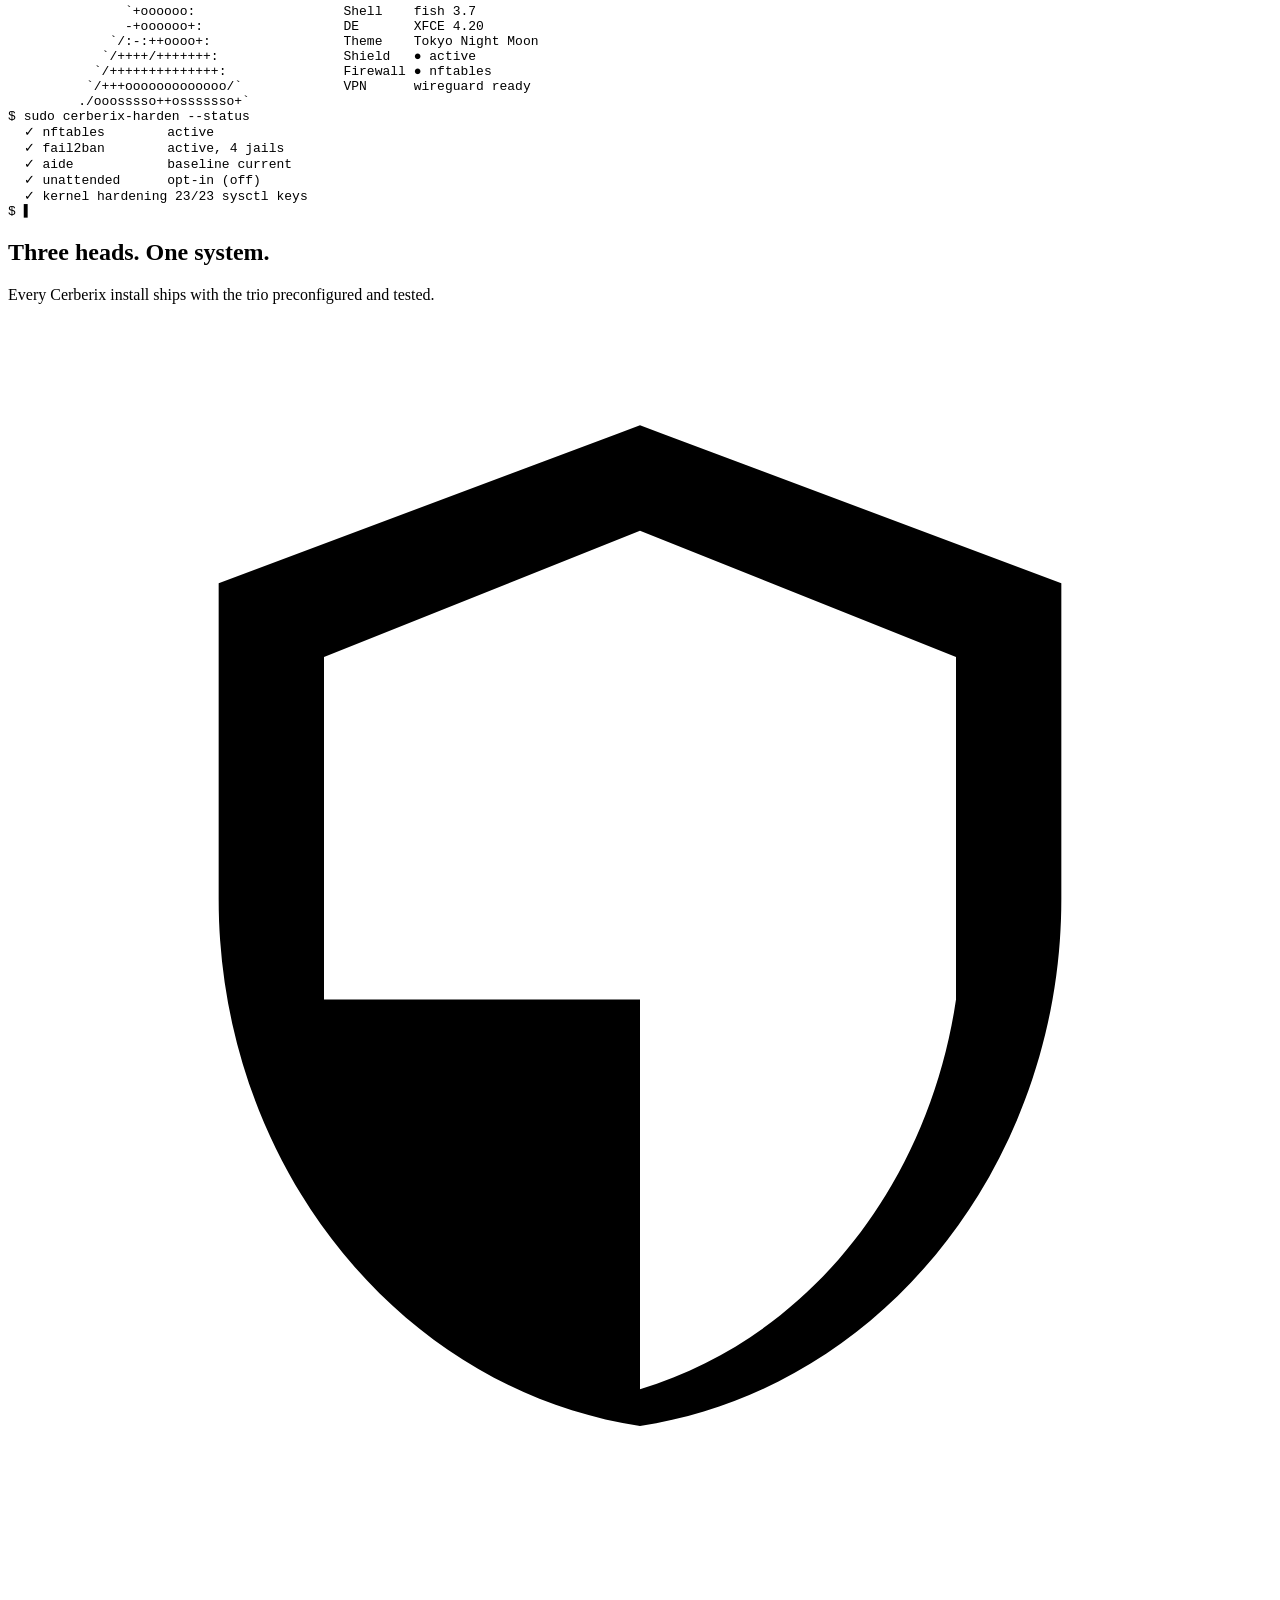
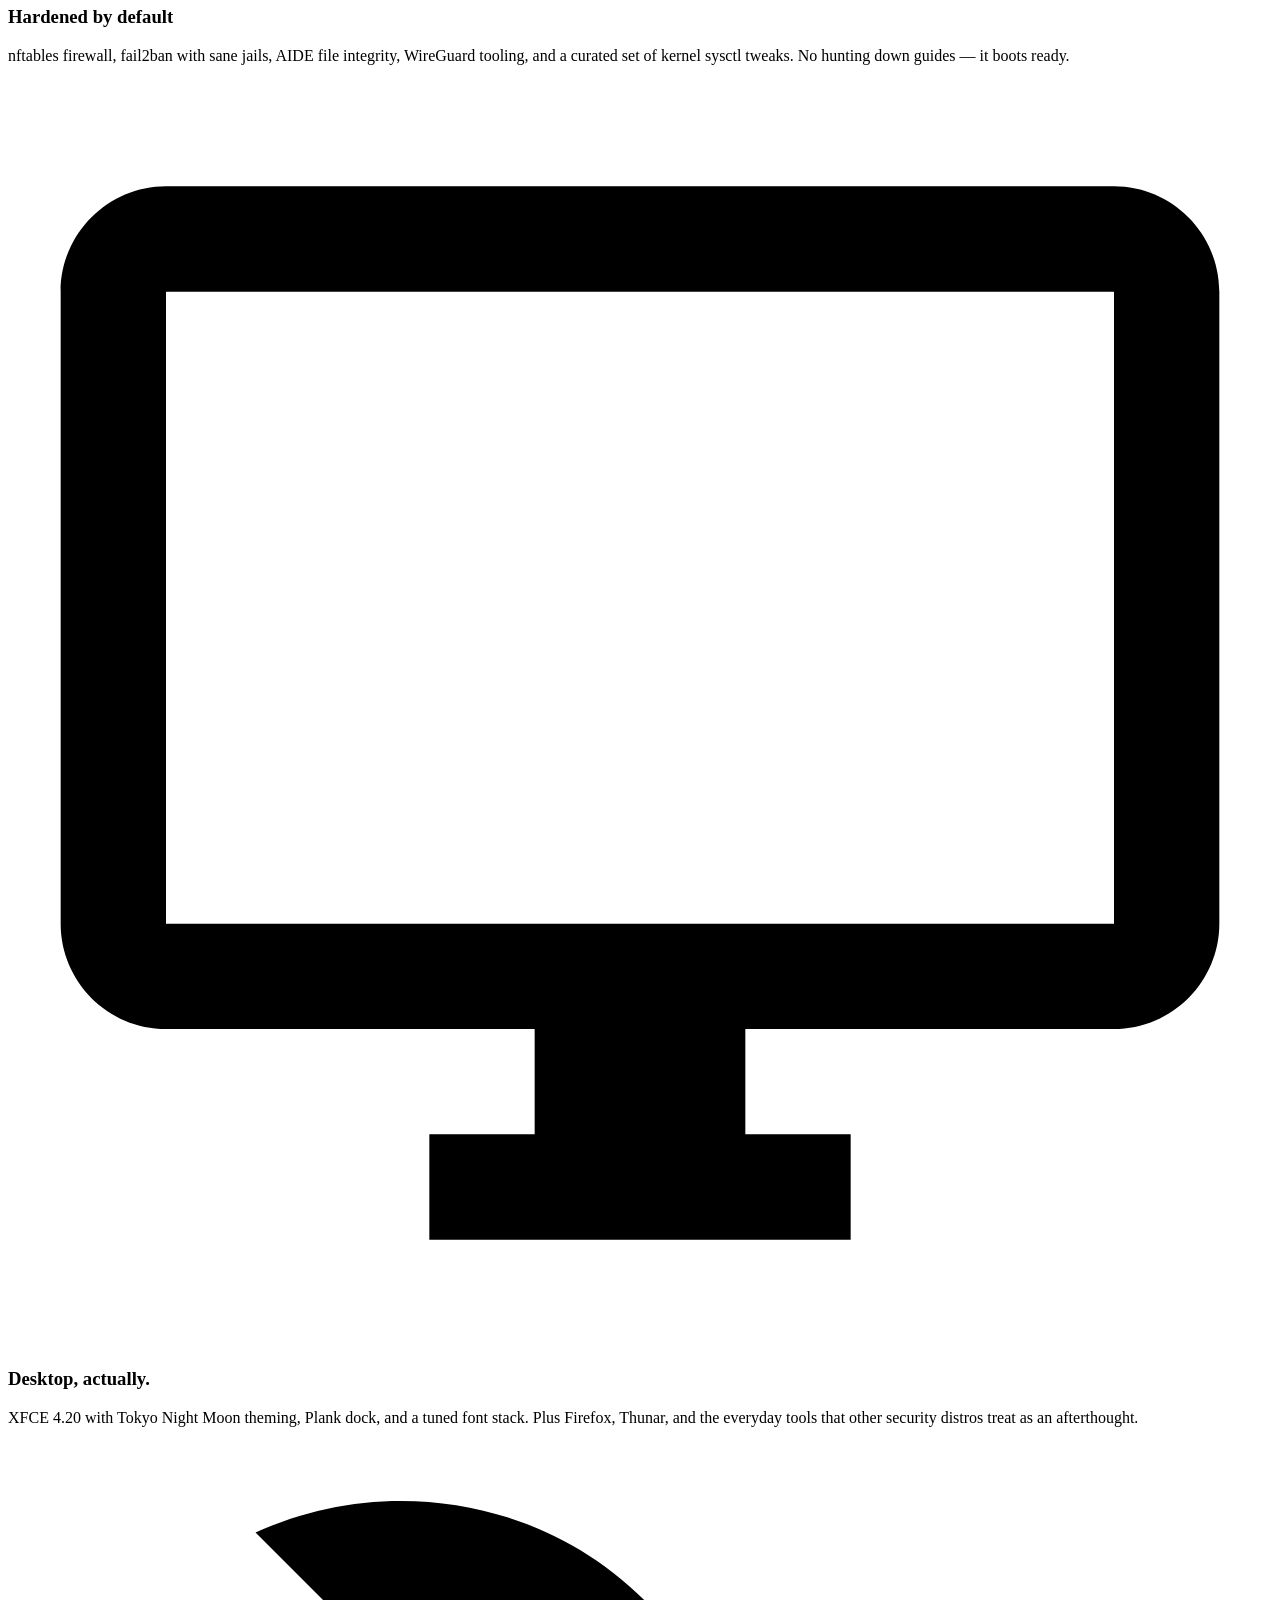
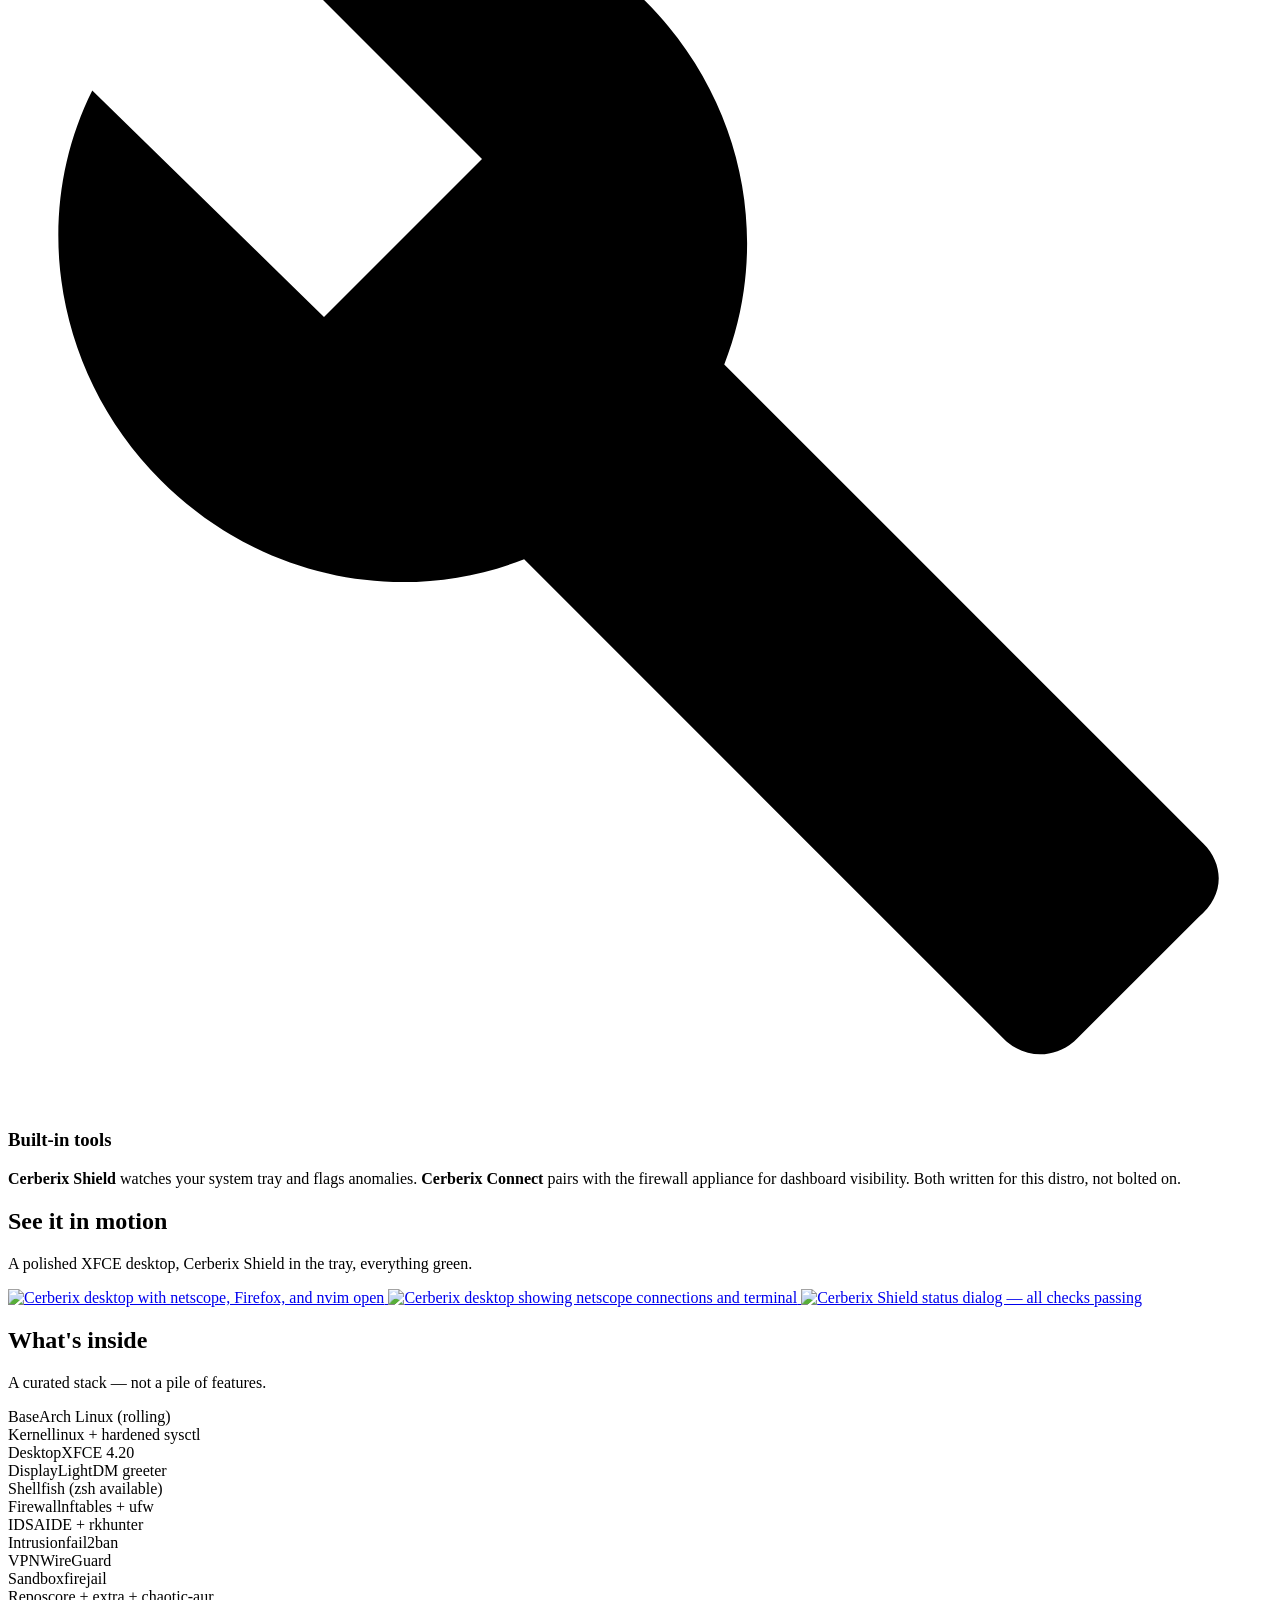
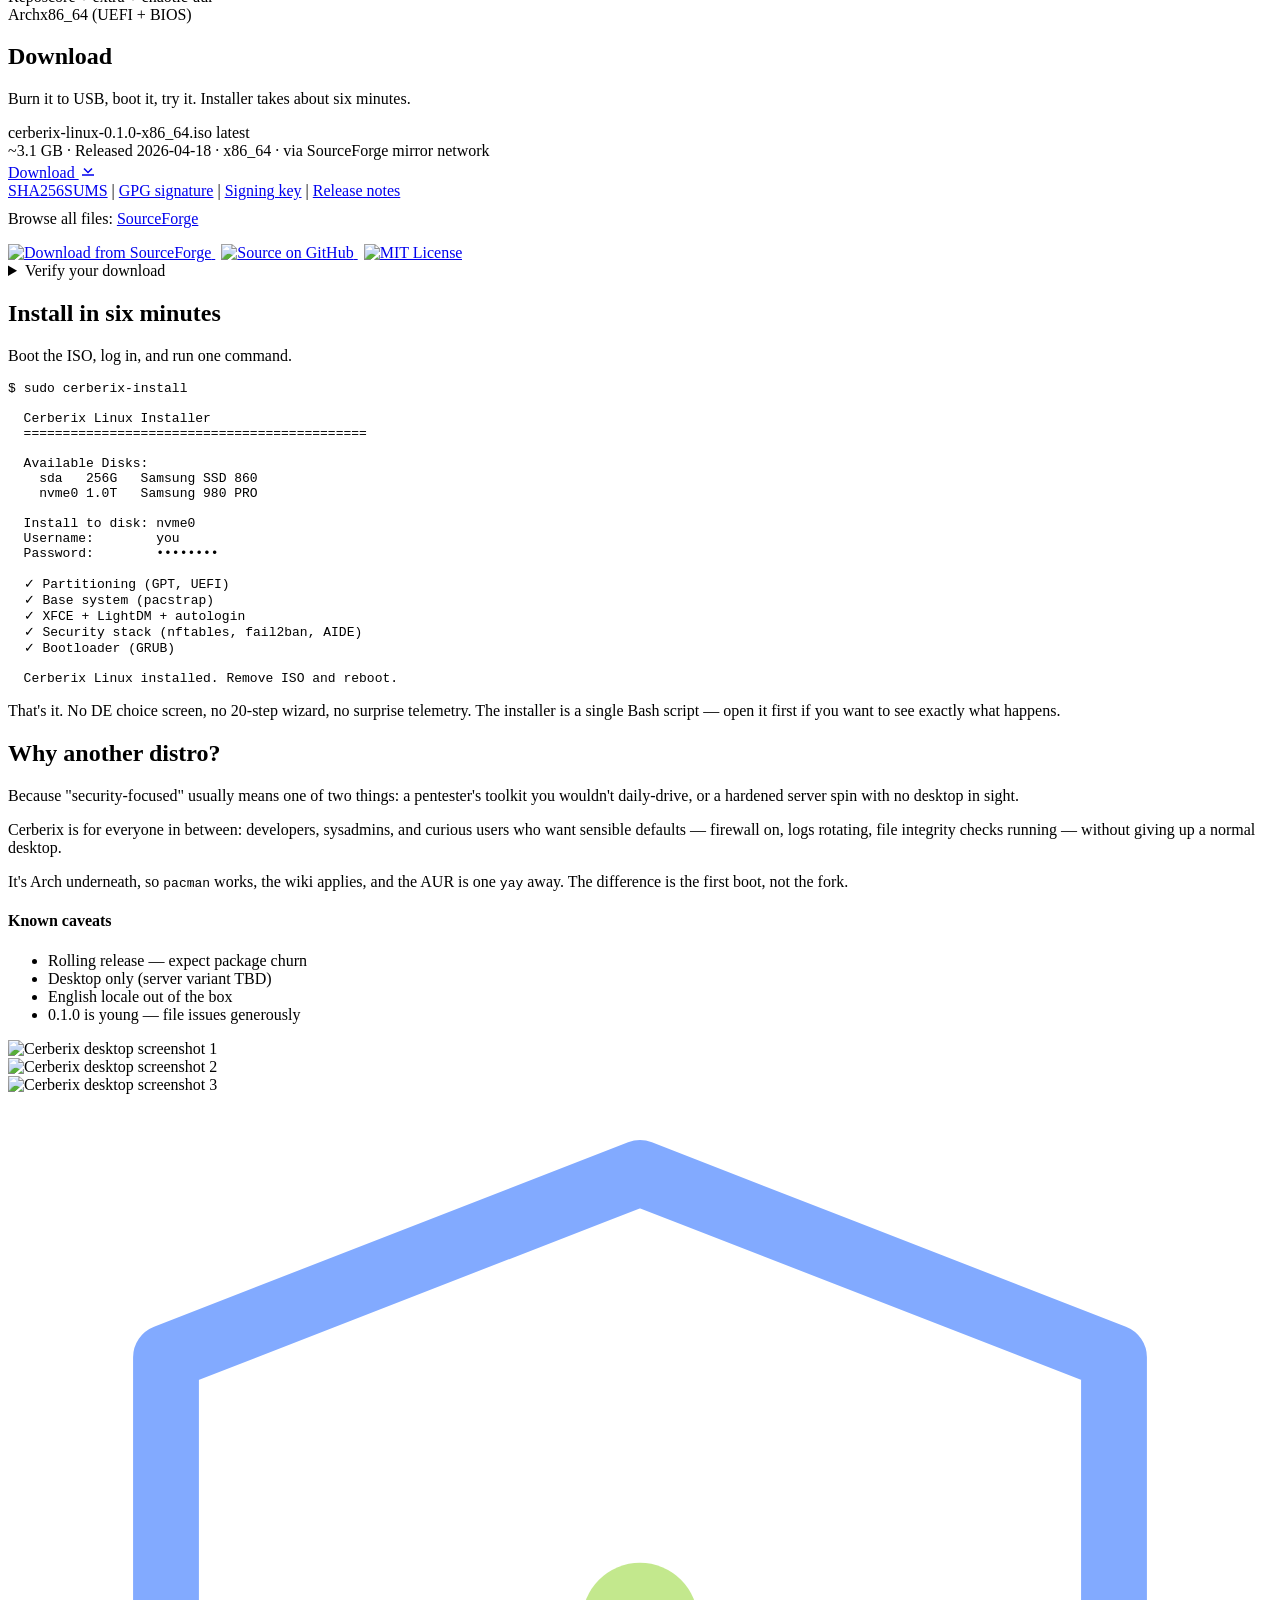
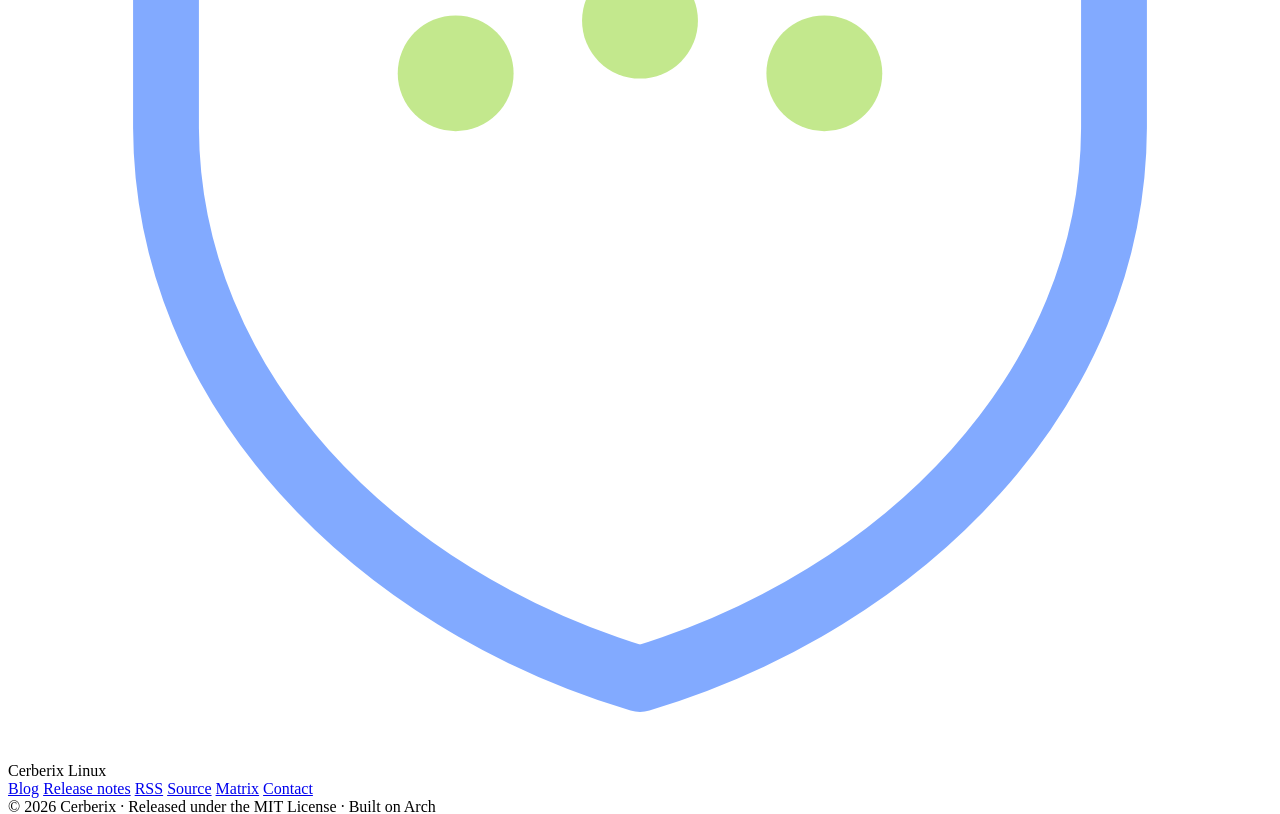
==== commit b5c1de62: "badges: swap flaky sourceforge counter for reliable static badge" ====
--- a/site/index.html
+++ b/site/index.html
@@ -234,8 +234,8 @@
 
       <div class="dl-sub" style="margin-top: 16px;">
         <a href="https://sourceforge.net/projects/cerberix-linux/files/latest/download">
-          <img src="https://img.shields.io/sourceforge/dt/cerberix-linux.svg?style=flat&color=82aaff&labelColor=222436"
-               alt="SourceForge downloads" />
+          <img src="https://img.shields.io/badge/download-sourceforge-82aaff?style=flat&labelColor=222436"
+               alt="Download from SourceForge" />
         </a>
         <a href="https://github.com/yodabytz/cerberix-linux" style="margin-left: 6px;">
           <img src="https://img.shields.io/badge/source-github-c099ff?style=flat&labelColor=222436"
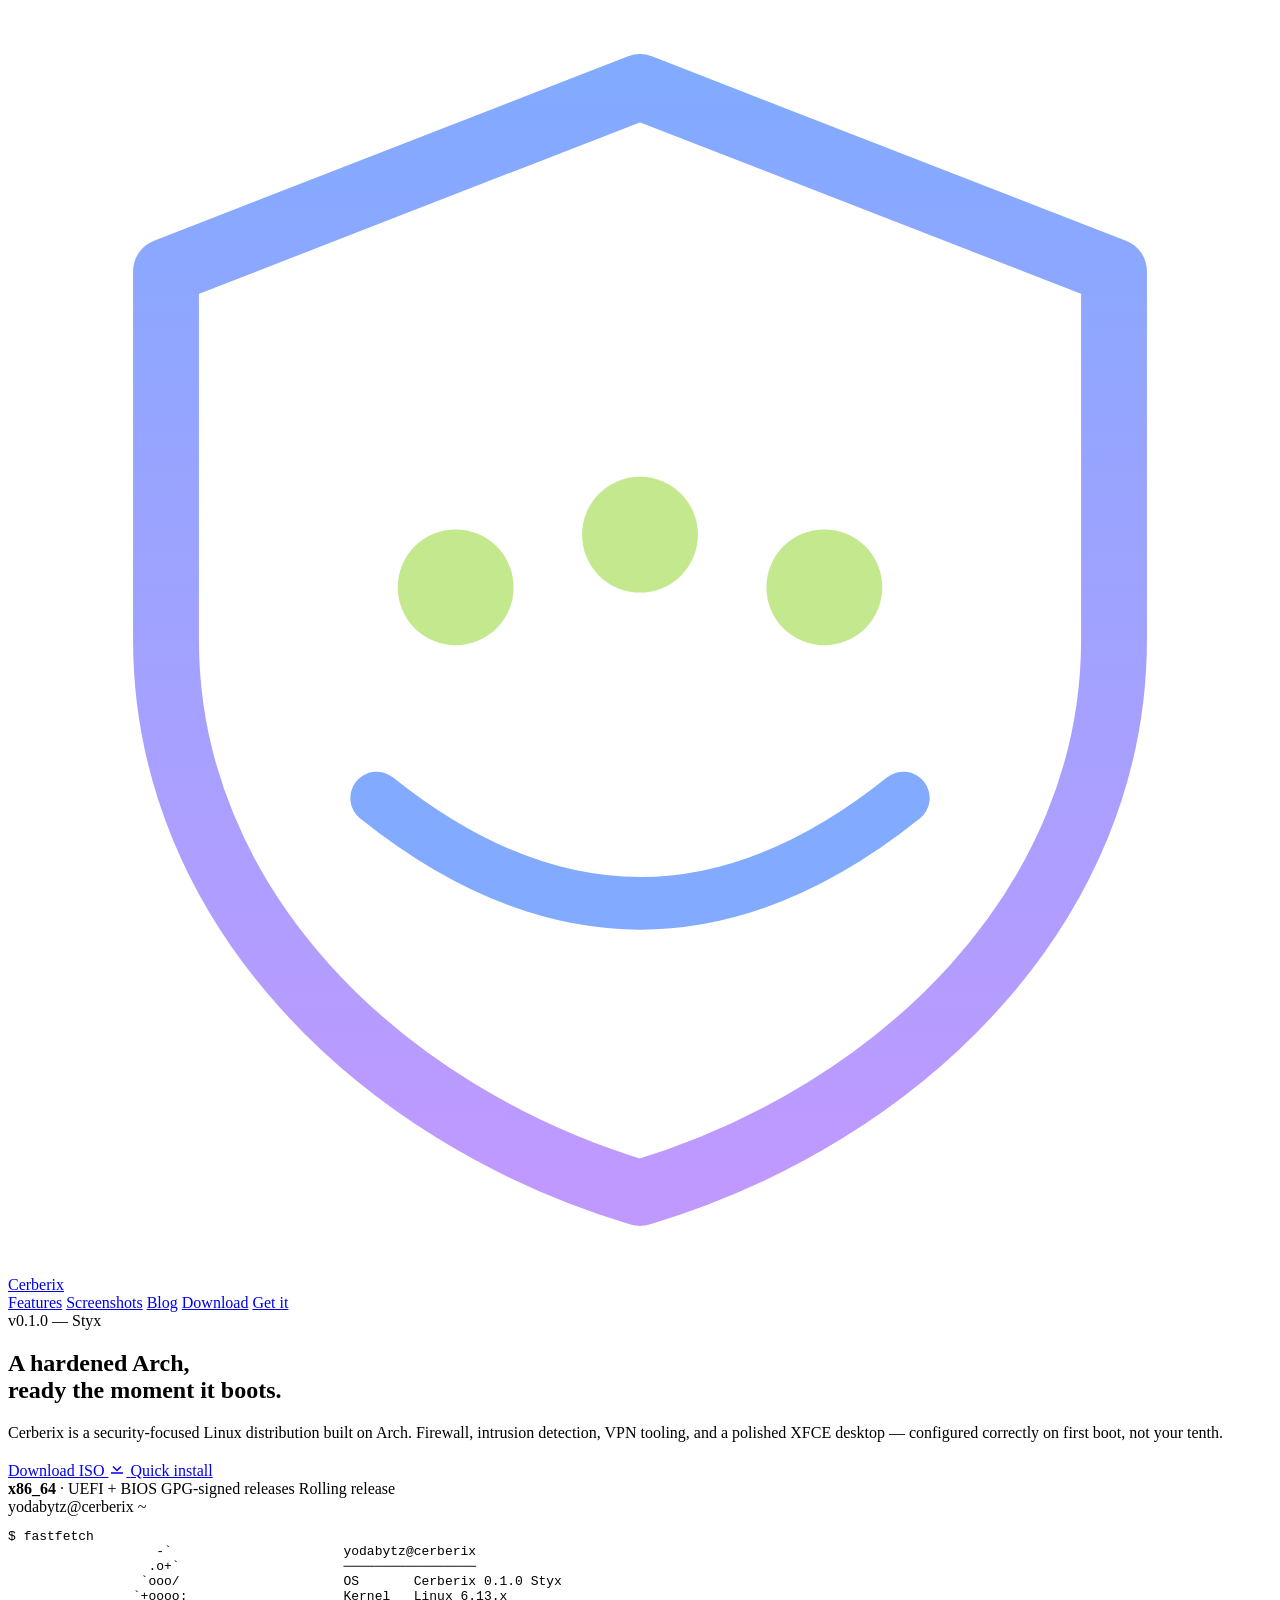
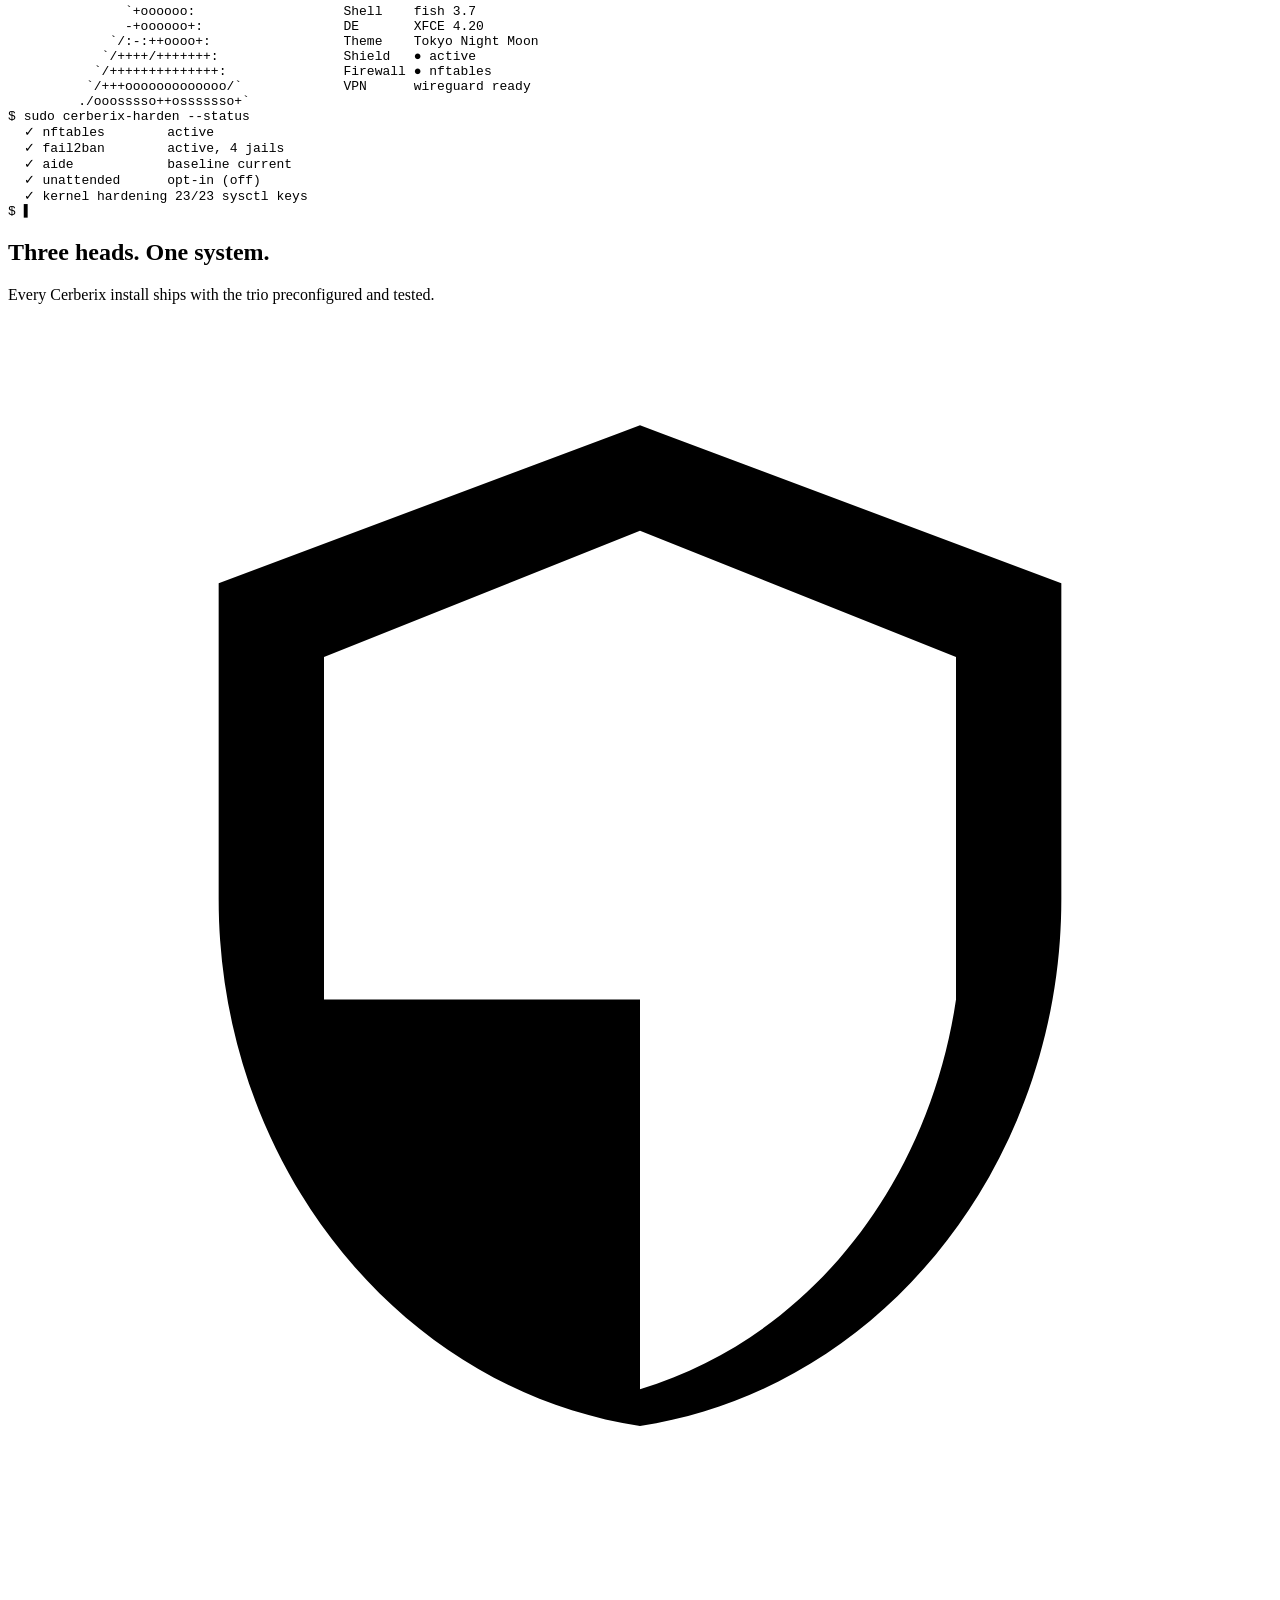
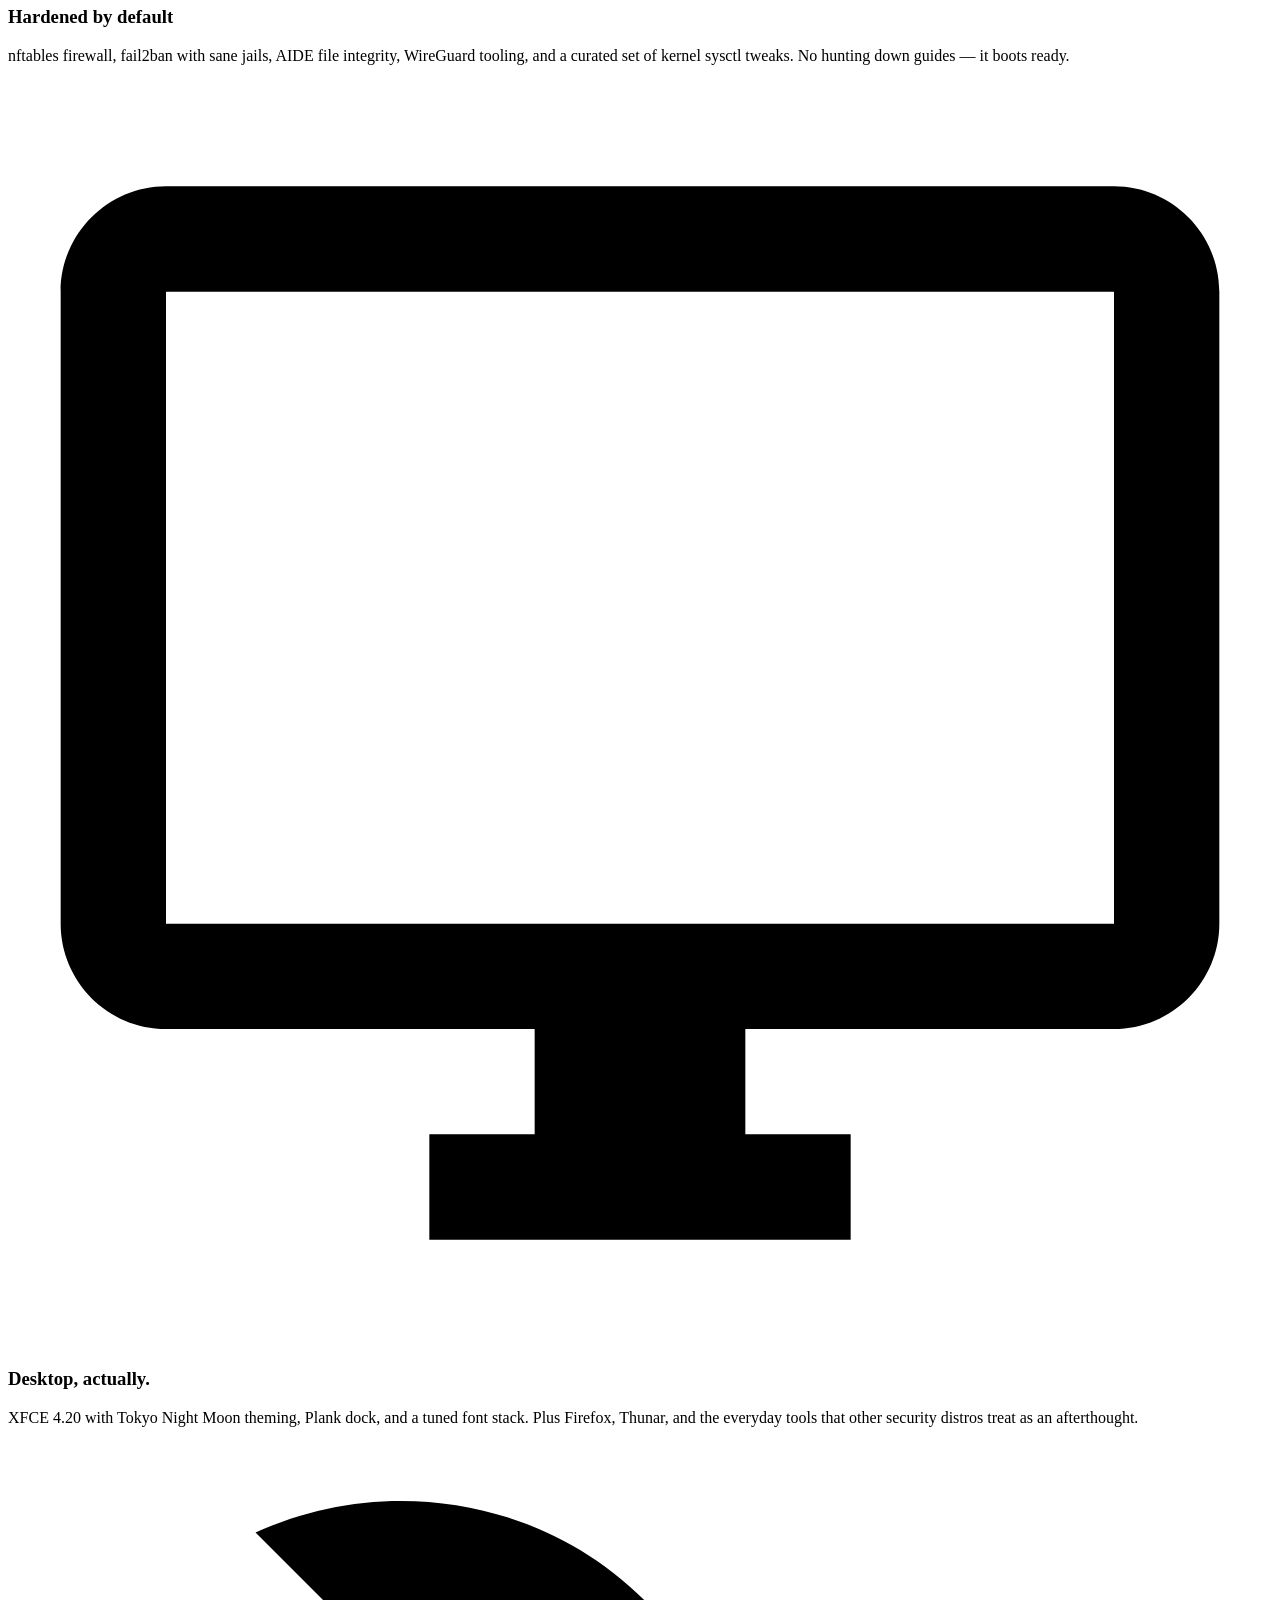
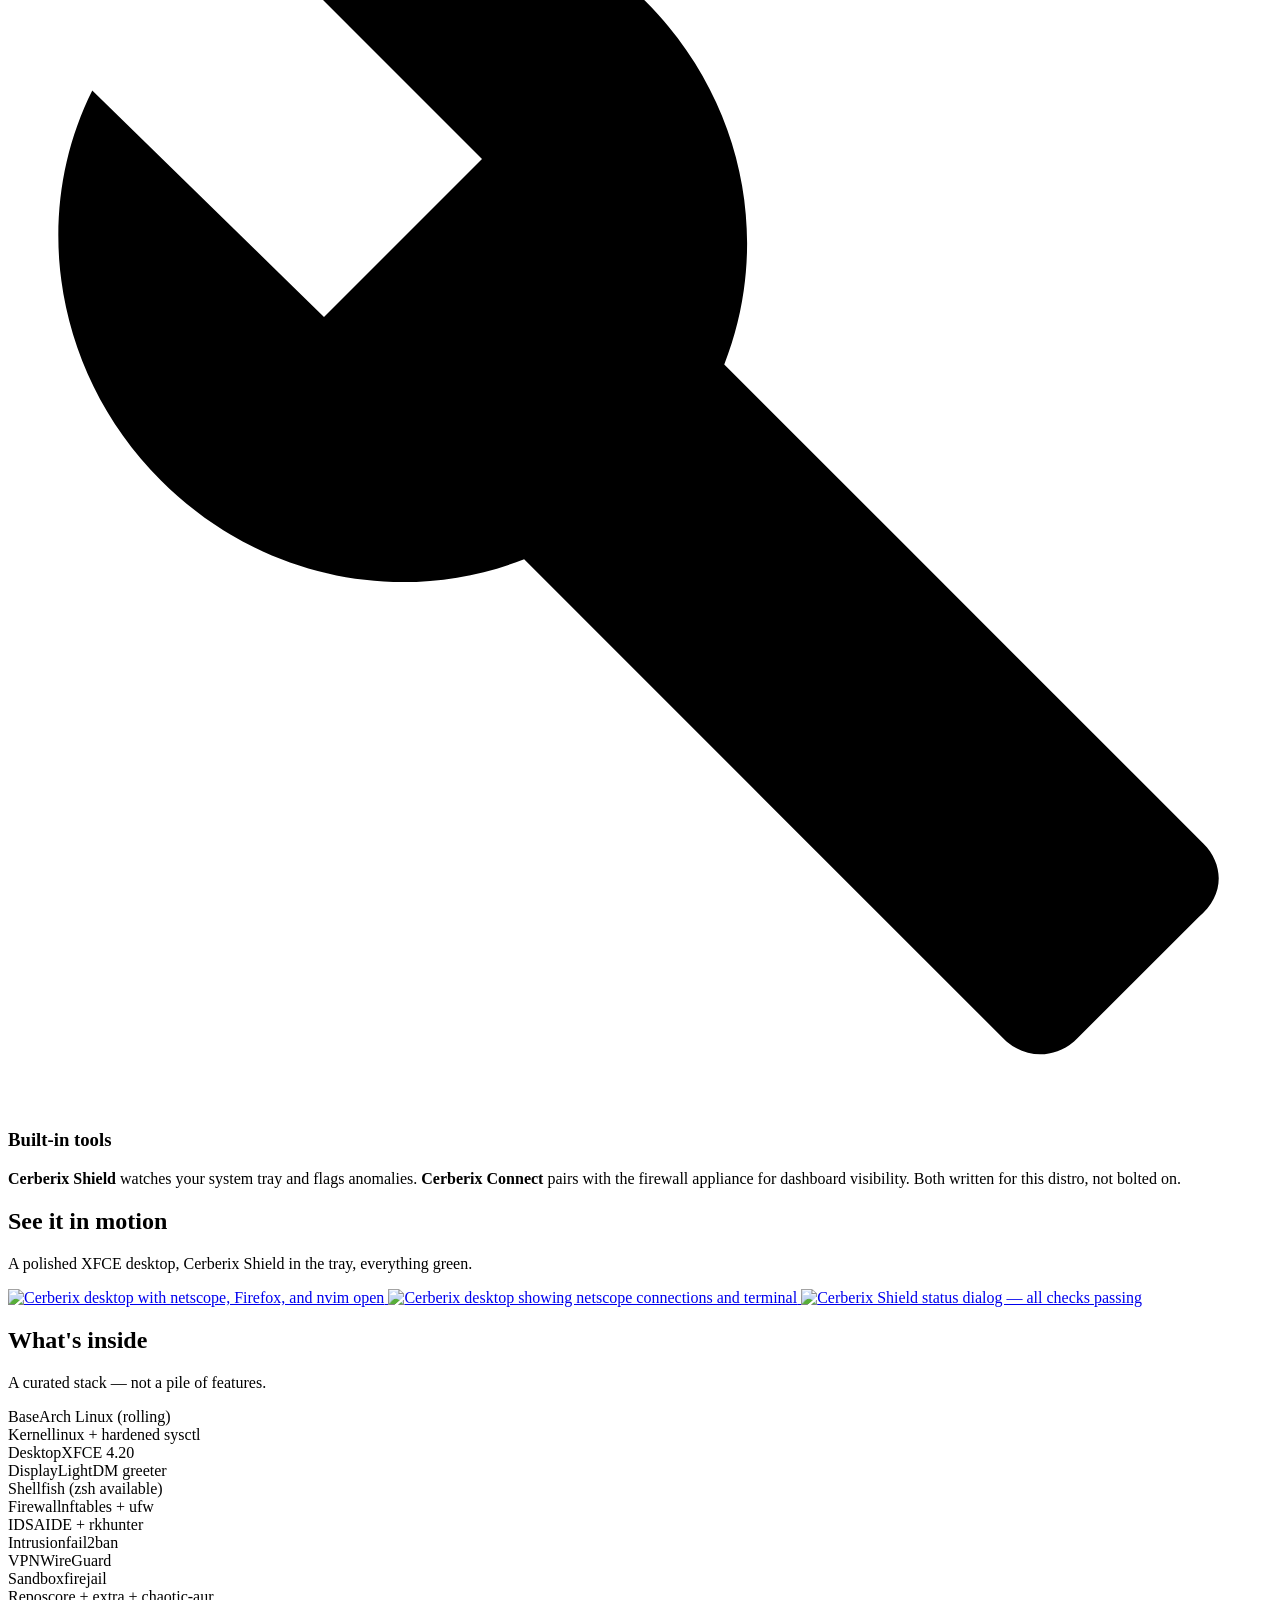
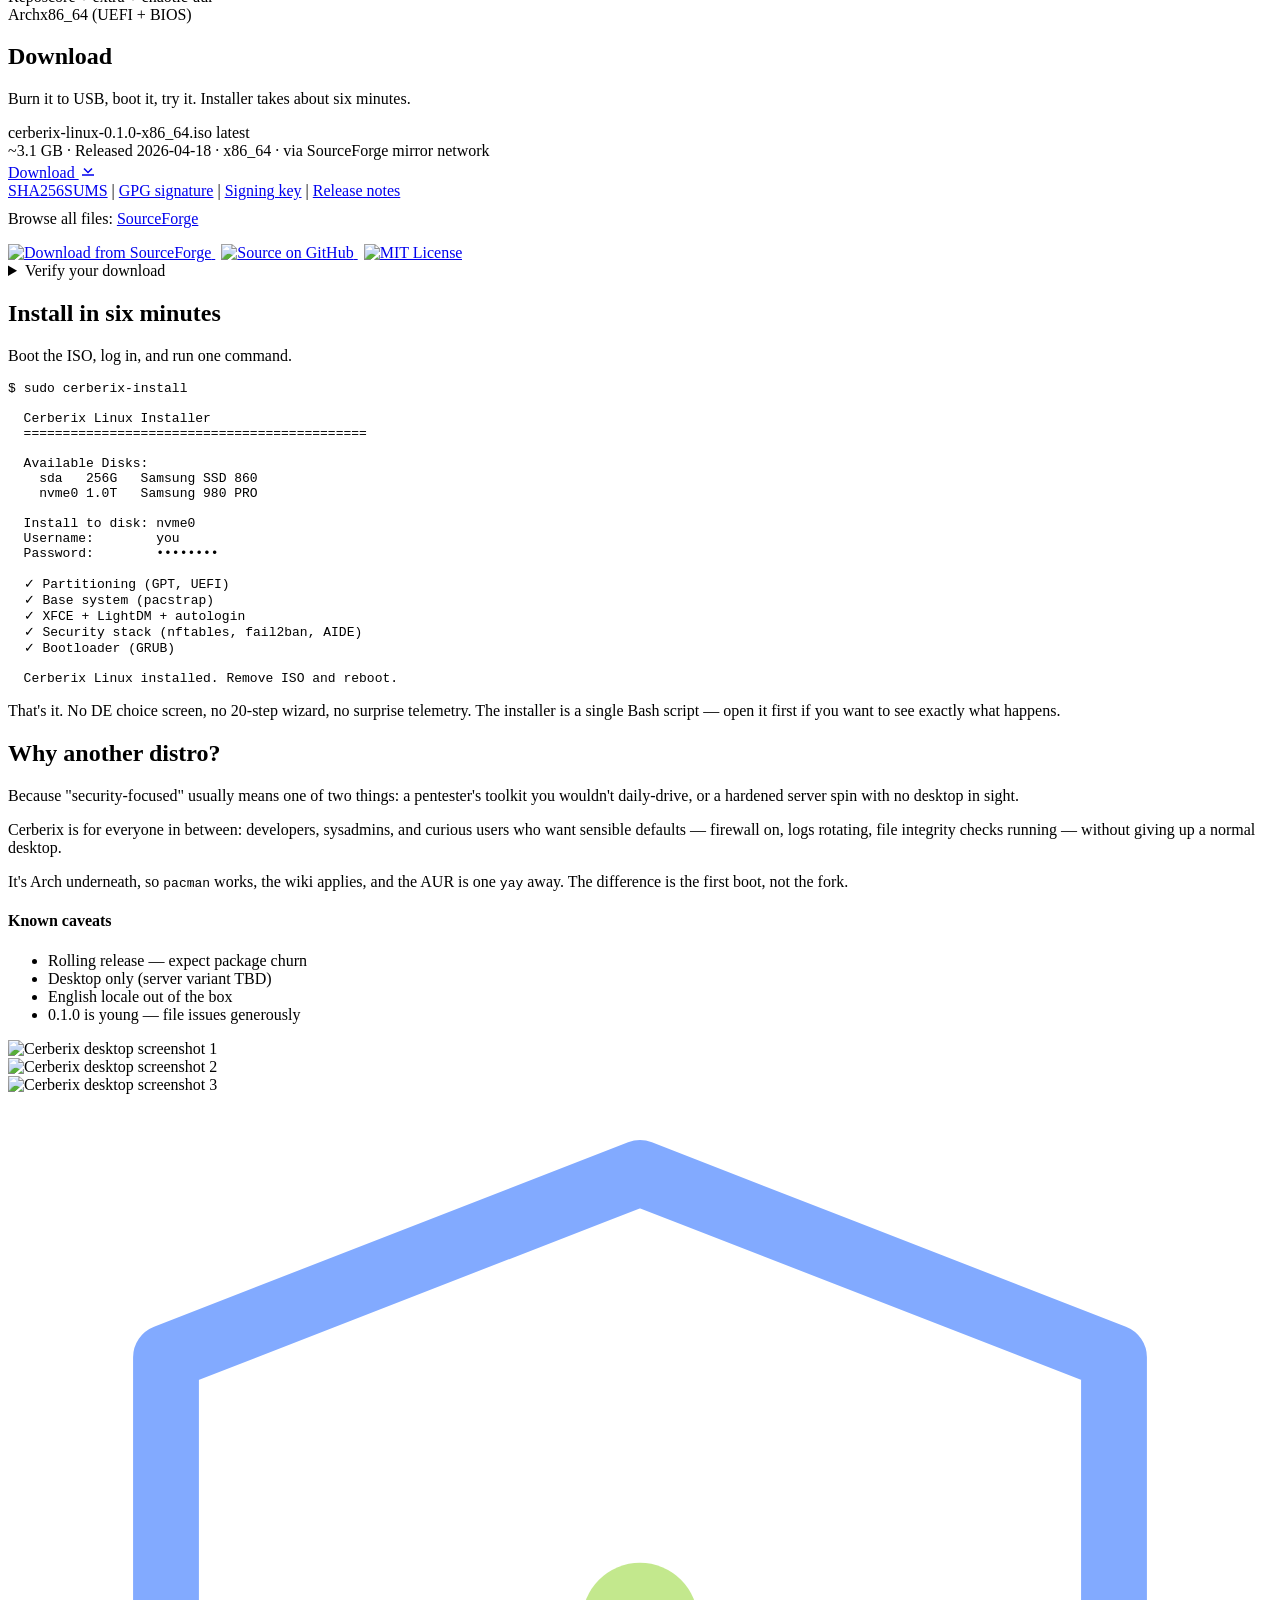
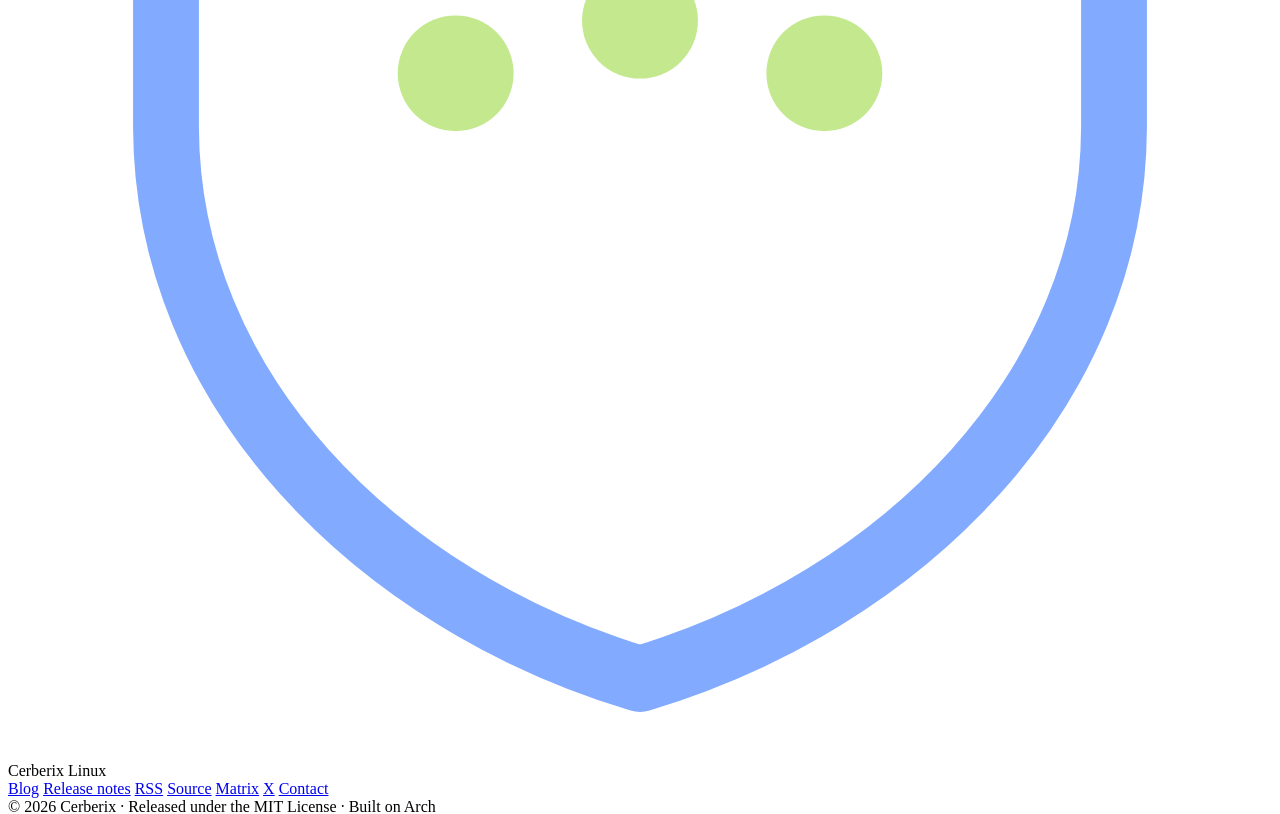
==== commit e40680ec: "site: add X (@CerberixLinux) footer link" ====
--- a/site/index.html
+++ b/site/index.html
@@ -362,6 +362,7 @@
         <a href="/feed.xml">RSS</a>
         <a href="https://github.com/yodabytz/cerberix-linux">Source</a>
         <a href="https://matrix.to/#/#cerberix:matrix.quantumbytz.com">Matrix</a>
+        <a href="https://x.com/CerberixLinux">X</a>
         <a href="mailto:hello@cerberix.org">Contact</a>
       </div>
     </div>
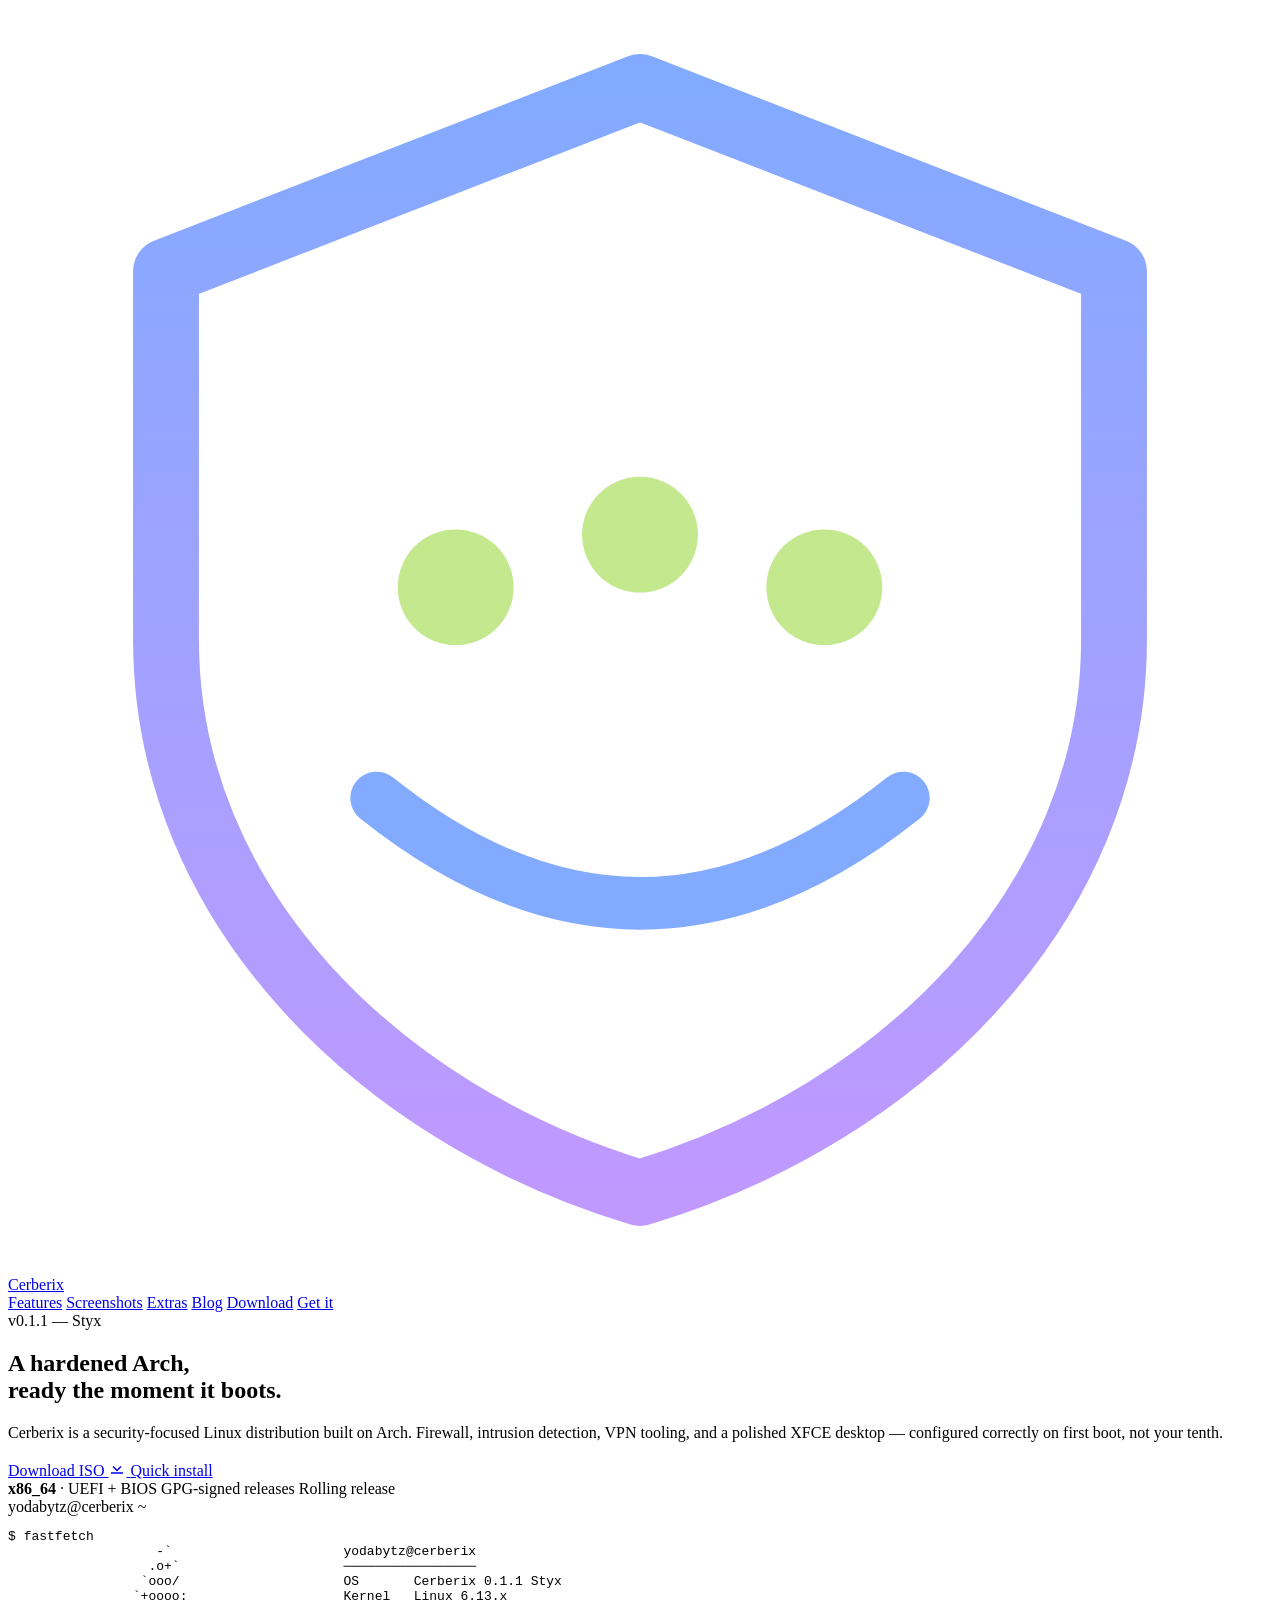
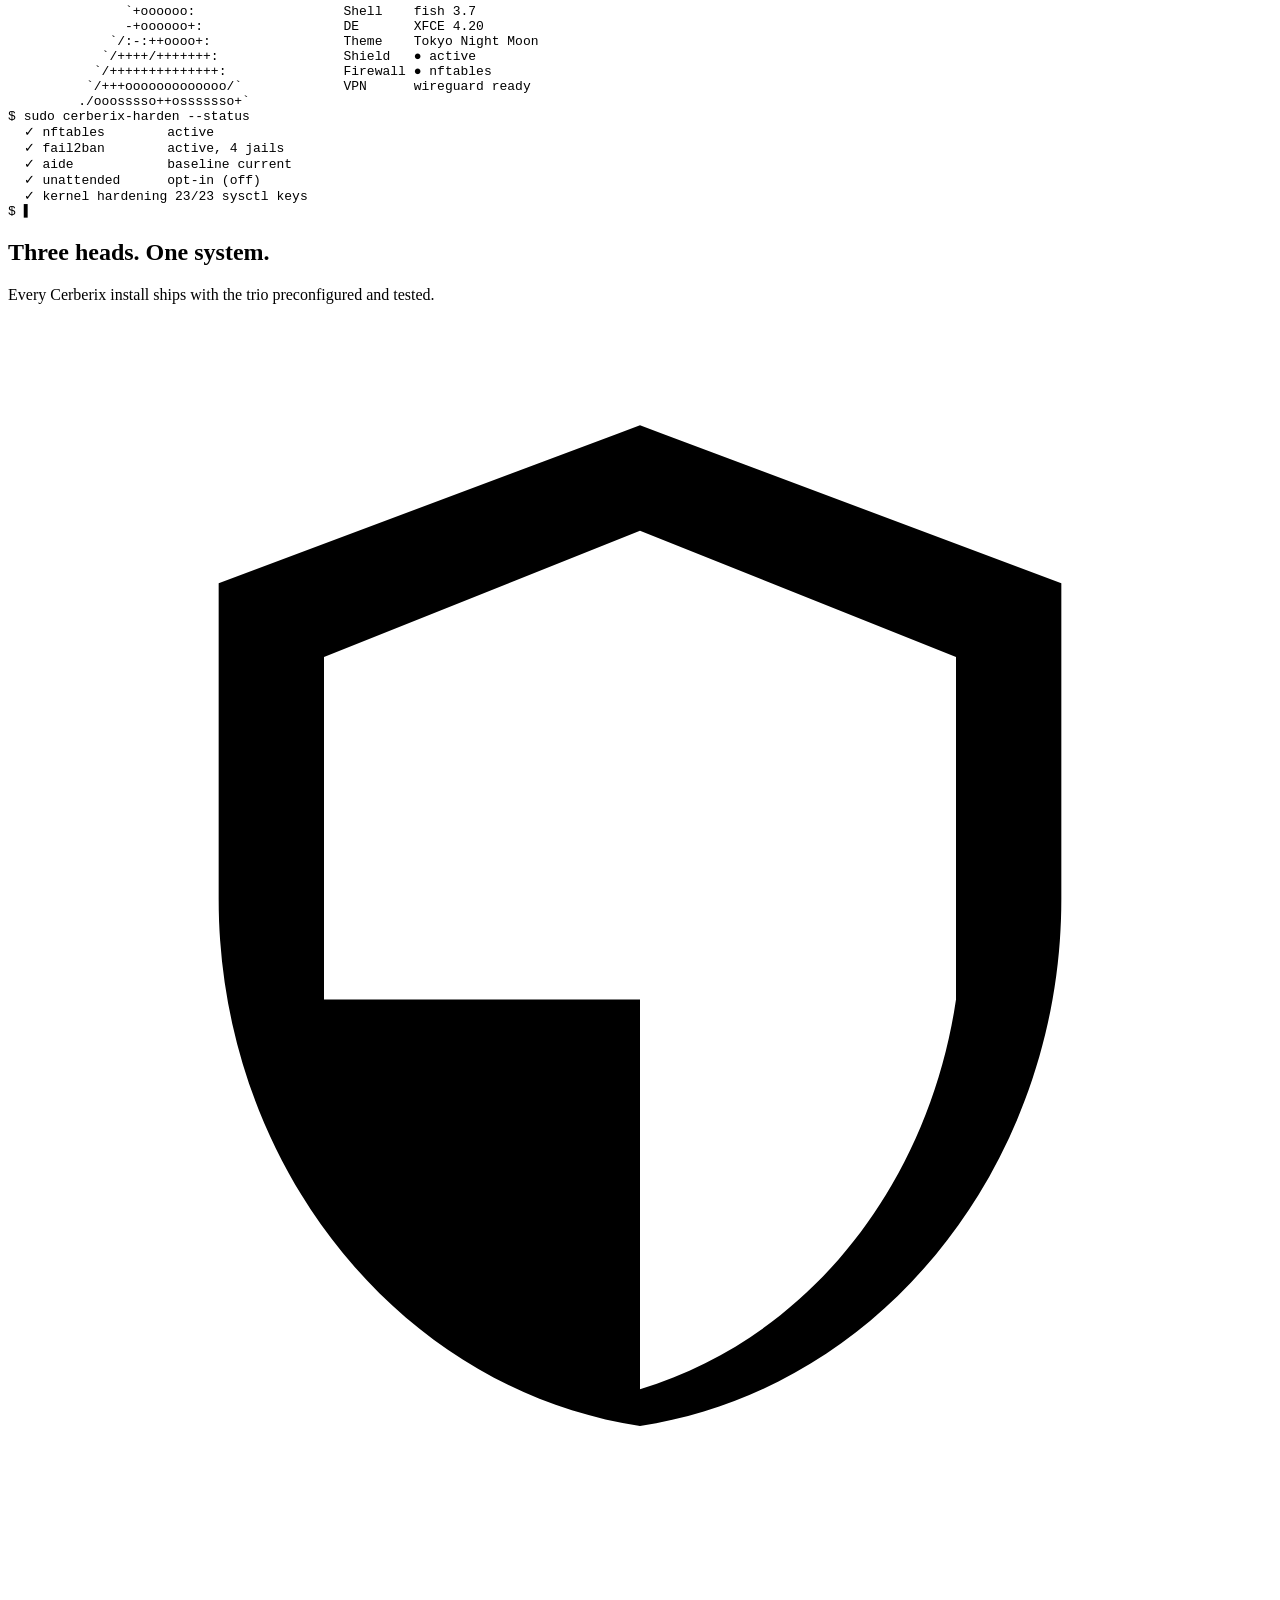
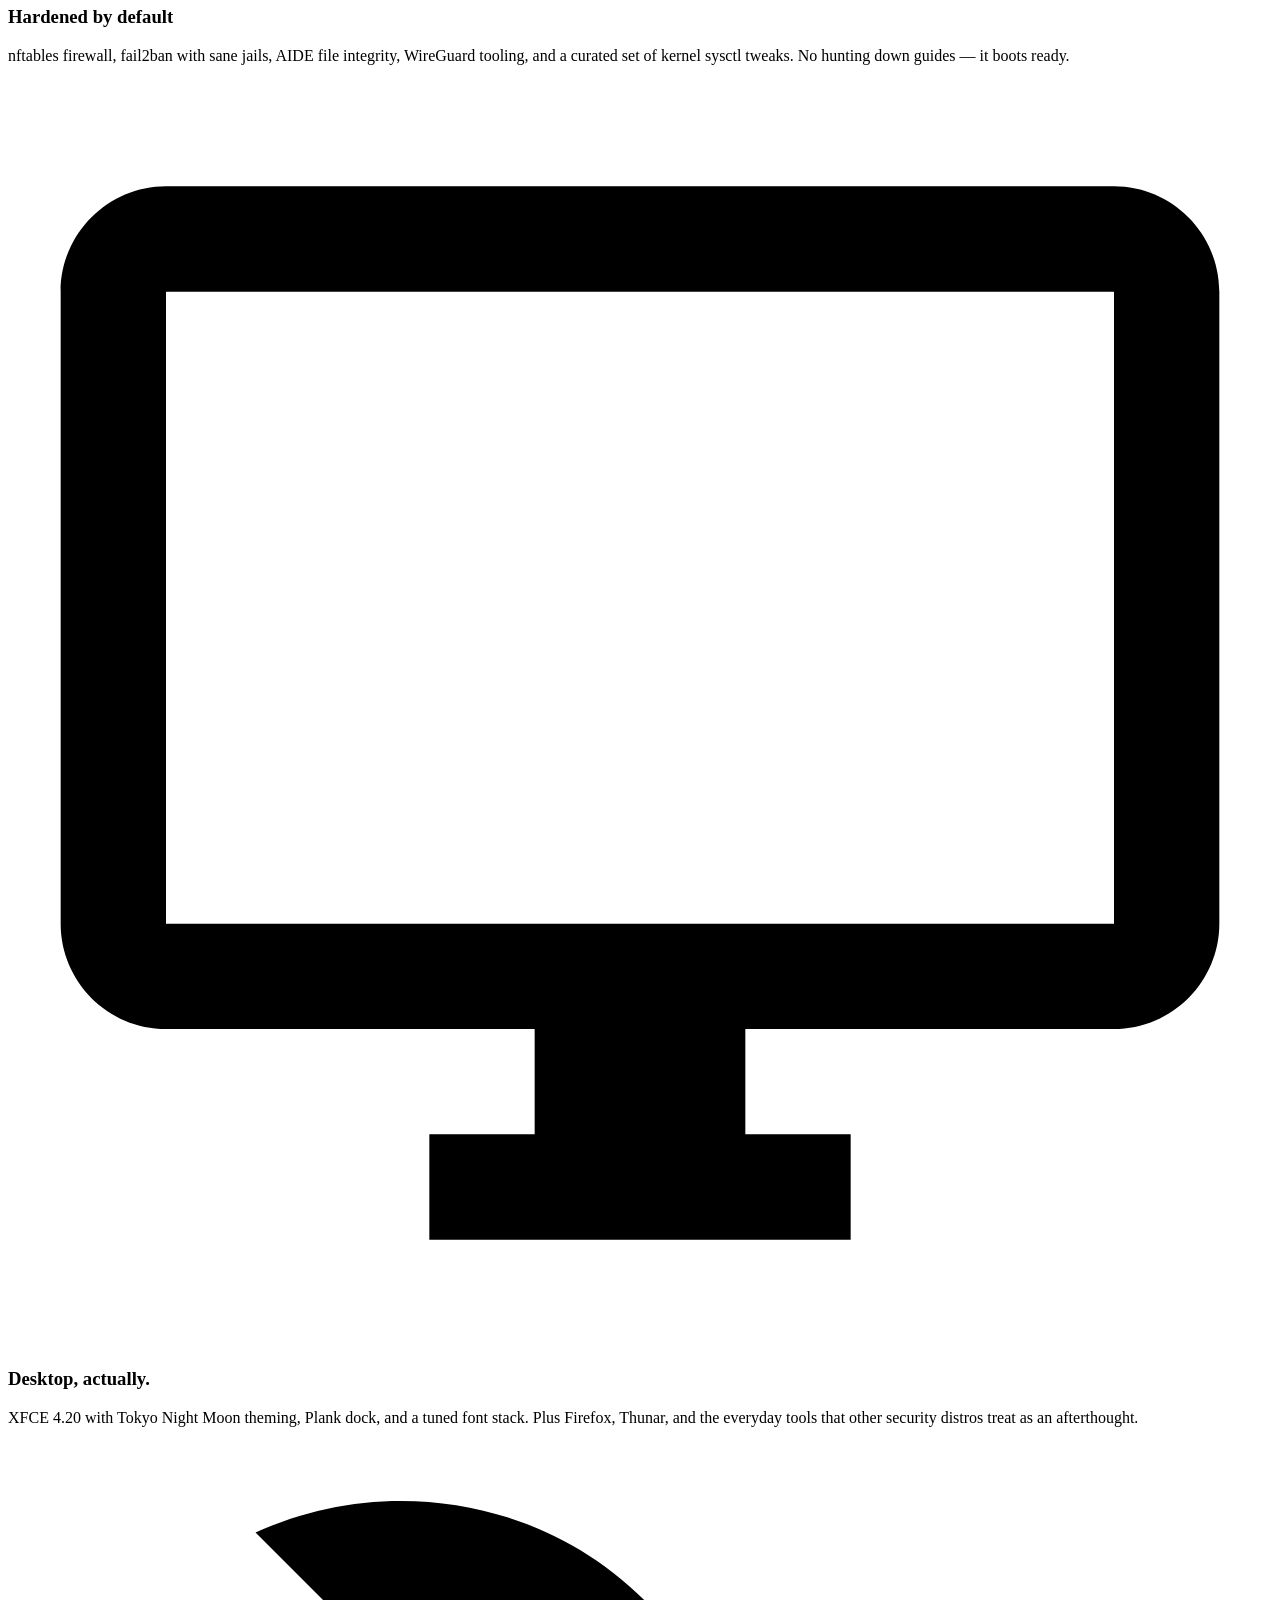
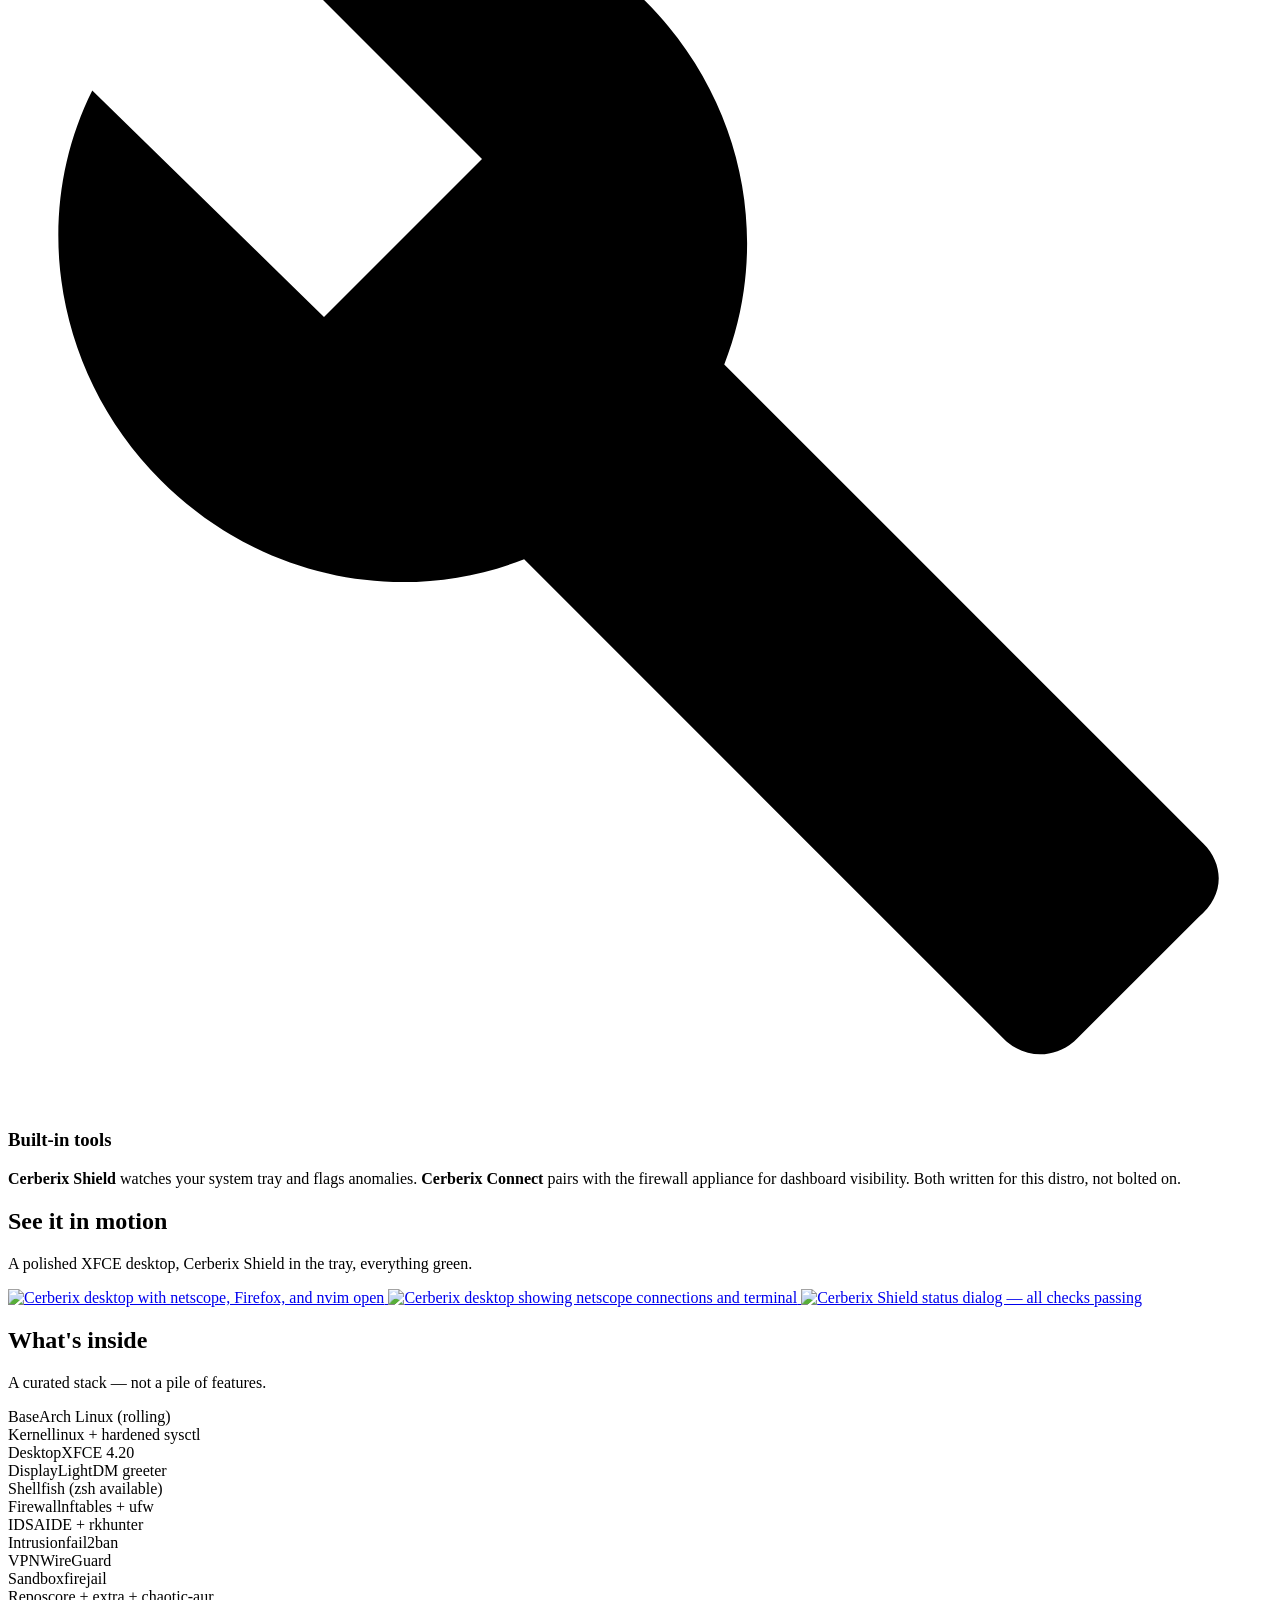
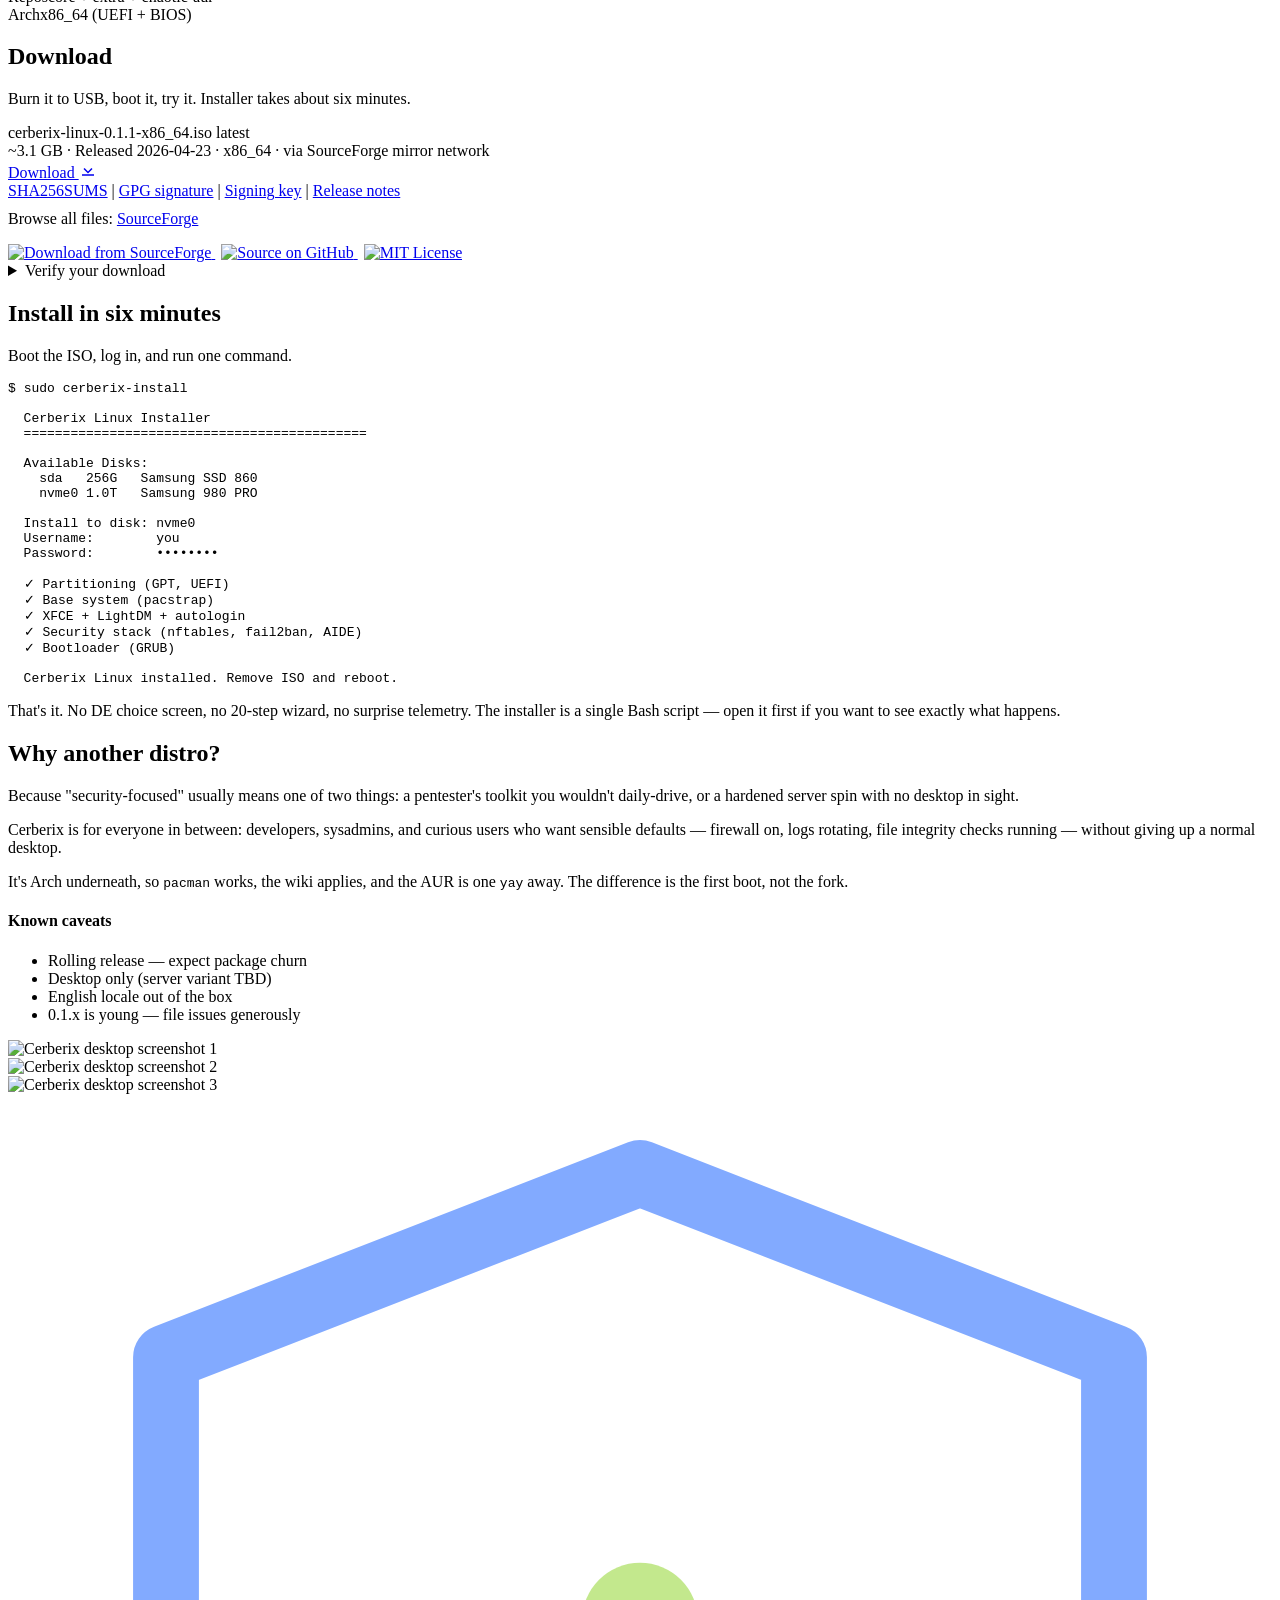
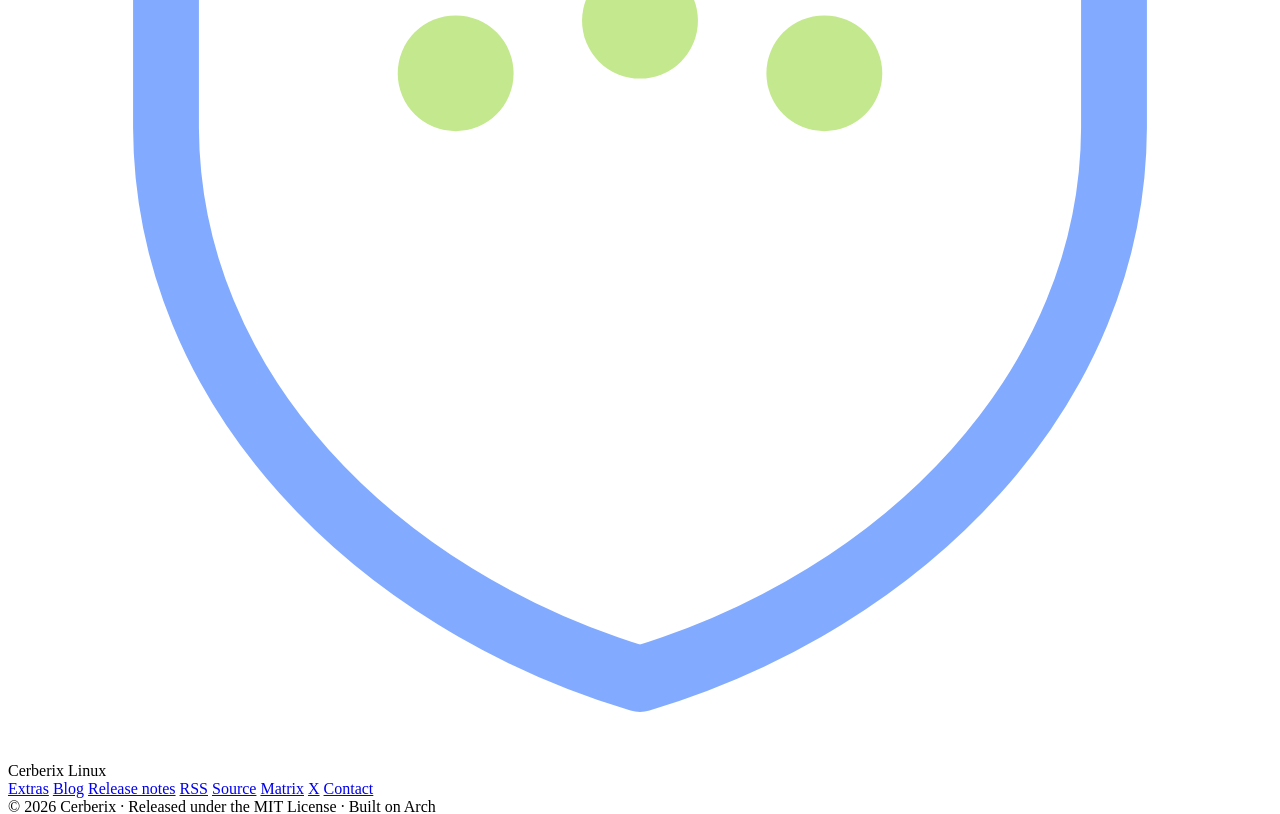
==== commit a3acc41f: "Publish Cerberix 0.1.1 extras updates" ====
--- a/site/index.html
+++ b/site/index.html
@@ -9,13 +9,23 @@
   <meta property="og:description" content="Hardened Arch, ready to use. Security tooling baked in. XFCE desktop. Built for people who take their system seriously." />
   <meta property="og:url" content="https://cerberix.org/" />
   <meta property="og:type" content="website" />
+  <meta property="og:site_name" content="Cerberix Linux" />
+  <meta property="og:image" content="https://cerberix.org/og.png" />
+  <meta property="og:image:width" content="1200" />
+  <meta property="og:image:height" content="630" />
+  <meta property="og:image:alt" content="Cerberix Linux — hardened Arch, ready the moment it boots." />
+  <meta name="twitter:card" content="summary_large_image" />
+  <meta name="twitter:site" content="@CerberixLinux" />
+  <meta name="twitter:title" content="Cerberix Linux" />
+  <meta name="twitter:description" content="Hardened Arch, ready to use. Security tooling baked in. XFCE desktop." />
+  <meta name="twitter:image" content="https://cerberix.org/og.png" />
   <meta name="theme-color" content="#222436" />
   <link rel="icon" type="image/svg+xml" href="/favicon.svg" />
   <link rel="alternate" type="application/rss+xml" title="Cerberix Linux updates" href="/feed.xml" />
   <link rel="preconnect" href="https://fonts.googleapis.com" />
   <link rel="preconnect" href="https://fonts.gstatic.com" crossorigin />
   <link href="https://fonts.googleapis.com/css2?family=Inter:wght@400;500;600;700&family=JetBrains+Mono:wght@400;500;600&family=Cormorant+Garamond:wght@500;600;700&display=swap" rel="stylesheet" />
-  <link rel="stylesheet" href="/style.css" />
+  <link rel="stylesheet" href="/style.css?v=20260506-badges" />
 </head>
 <body>
   <div class="bg-grid"></div>
@@ -41,6 +51,7 @@
     <nav class="nav-links">
       <a href="#features">Features</a>
       <a href="#screenshots">Screenshots</a>
+      <a href="/extras/">Extras</a>
       <a href="/blog/">Blog</a>
       <a href="#download">Download</a>
       <a class="nav-cta" href="#download">Get it</a>
@@ -50,7 +61,7 @@
   <main>
     <section class="hero">
       <div class="hero-text">
-        <div class="eyebrow">v0.1.0 &mdash; Styx</div>
+        <div class="eyebrow">v0.1.1 &mdash; Styx</div>
         <h1>
           A hardened Arch,<br />
           <span class="accent">ready the moment it boots.</span>
@@ -89,7 +100,7 @@
 <pre><span class="prompt">$</span> <span class="cmd">fastfetch</span>
 <span class="c1">                   -`                    </span>  <span class="c3">yodabytz@cerberix</span>
 <span class="c1">                  .o+`                   </span>  <span class="c4">─────────────────</span>
-<span class="c1">                 `ooo/                   </span>  <span class="c2">OS</span>       Cerberix 0.1.0 Styx
+<span class="c1">                 `ooo/                   </span>  <span class="c2">OS</span>       Cerberix 0.1.1 Styx
 <span class="c1">                `+oooo:                  </span>  <span class="c2">Kernel</span>   Linux 6.13.x
 <span class="c1">               `+oooooo:                 </span>  <span class="c2">Shell</span>    fish 3.7
 <span class="c1">               -+oooooo+:                </span>  <span class="c2">DE</span>       XFCE 4.20
@@ -206,21 +217,21 @@
       <div class="dl-card">
         <div class="dl-main">
           <div class="dl-name">
-            cerberix-linux-0.1.0-x86_64.iso
+            cerberix-linux-0.1.1-x86_64.iso
             <span class="badge">latest</span>
           </div>
-          <div class="dl-meta">~3.1&nbsp;GB &middot; Released <span id="releaseDate">2026-04-18</span> &middot; x86_64 &middot; via SourceForge mirror network</div>
-        </div>
-        <a class="btn btn-primary" href="https://sourceforge.net/projects/cerberix-linux/files/0.1.0/cerberix-linux-0.1.0-x86_64.iso/download">
+          <div class="dl-meta">~3.1&nbsp;GB &middot; Released <span id="releaseDate">2026-04-23</span> &middot; x86_64 &middot; via SourceForge mirror network</div>
+        </div>
+        <a class="btn btn-primary" href="https://downloads.sourceforge.net/project/cerberix-linux/0.1.1/cerberix-linux-0.1.1-x86_64.iso">
           Download
           <svg viewBox="0 0 24 24" width="18" height="18" aria-hidden="true"><path fill="currentColor" d="M12 3v12.17l4.59-4.58L18 12l-6 6-6-6 1.41-1.41L12 15.17V3zm-8 16h16v2H4z"/></svg>
         </a>
       </div>
 
       <div class="dl-sub">
-        <a href="/download/cerberix-linux-0.1.0-x86_64.iso.sha256">SHA256SUMS</a>
+        <a href="/download/cerberix-linux-0.1.1-x86_64.iso.sha256">SHA256SUMS</a>
         <span class="pipe">|</span>
-        <a href="/download/cerberix-linux-0.1.0-x86_64.iso.sig">GPG signature</a>
+        <a href="/download/cerberix-linux-0.1.1-x86_64.iso.sig">GPG signature</a>
         <span class="pipe">|</span>
         <a href="/gpg.asc">Signing key</a>
         <span class="pipe">|</span>
@@ -229,11 +240,11 @@
 
       <div class="dl-sub" style="margin-top: 10px;">
         <span style="color: var(--fg-faint);">Browse all files:</span>
-        <a href="https://sourceforge.net/projects/cerberix-linux/files/0.1.0/">SourceForge</a>
+        <a href="https://sourceforge.net/projects/cerberix-linux/files/0.1.1/">SourceForge</a>
       </div>
 
       <div class="dl-sub" style="margin-top: 16px;">
-        <a href="https://sourceforge.net/projects/cerberix-linux/files/latest/download">
+        <a href="https://downloads.sourceforge.net/project/cerberix-linux/0.1.1/cerberix-linux-0.1.1-x86_64.iso">
           <img src="https://img.shields.io/badge/download-sourceforge-82aaff?style=flat&labelColor=222436"
                alt="Download from SourceForge" />
         </a>
@@ -253,11 +264,11 @@
 curl https://cerberix.org/gpg.asc | gpg --import
 
 <span class="c-comment"># 2. Verify the signature</span>
-gpg --verify cerberix-linux-0.1.0-x86_64.iso.sig \
-            cerberix-linux-0.1.0-x86_64.iso
+gpg --verify cerberix-linux-0.1.1-x86_64.iso.sig \
+            cerberix-linux-0.1.1-x86_64.iso
 
 <span class="c-comment"># 3. Check the hash</span>
-sha256sum -c cerberix-linux-0.1.0-x86_64.iso.sha256</code></pre>
+sha256sum -c cerberix-linux-0.1.1-x86_64.iso.sha256</code></pre>
       </details>
     </section>
 
@@ -324,7 +335,7 @@
             <li>Rolling release &mdash; expect package churn</li>
             <li>Desktop only (server variant TBD)</li>
             <li>English locale out of the box</li>
-            <li>0.1.0 is young &mdash; file issues generously</li>
+            <li>0.1.x is young &mdash; file issues generously</li>
           </ul>
         </aside>
       </div>
@@ -357,6 +368,7 @@
         <span>Cerberix Linux</span>
       </div>
       <div class="foot-links">
+        <a href="/extras/">Extras</a>
         <a href="/blog/">Blog</a>
         <a href="/release-notes/">Release notes</a>
         <a href="/feed.xml">RSS</a>
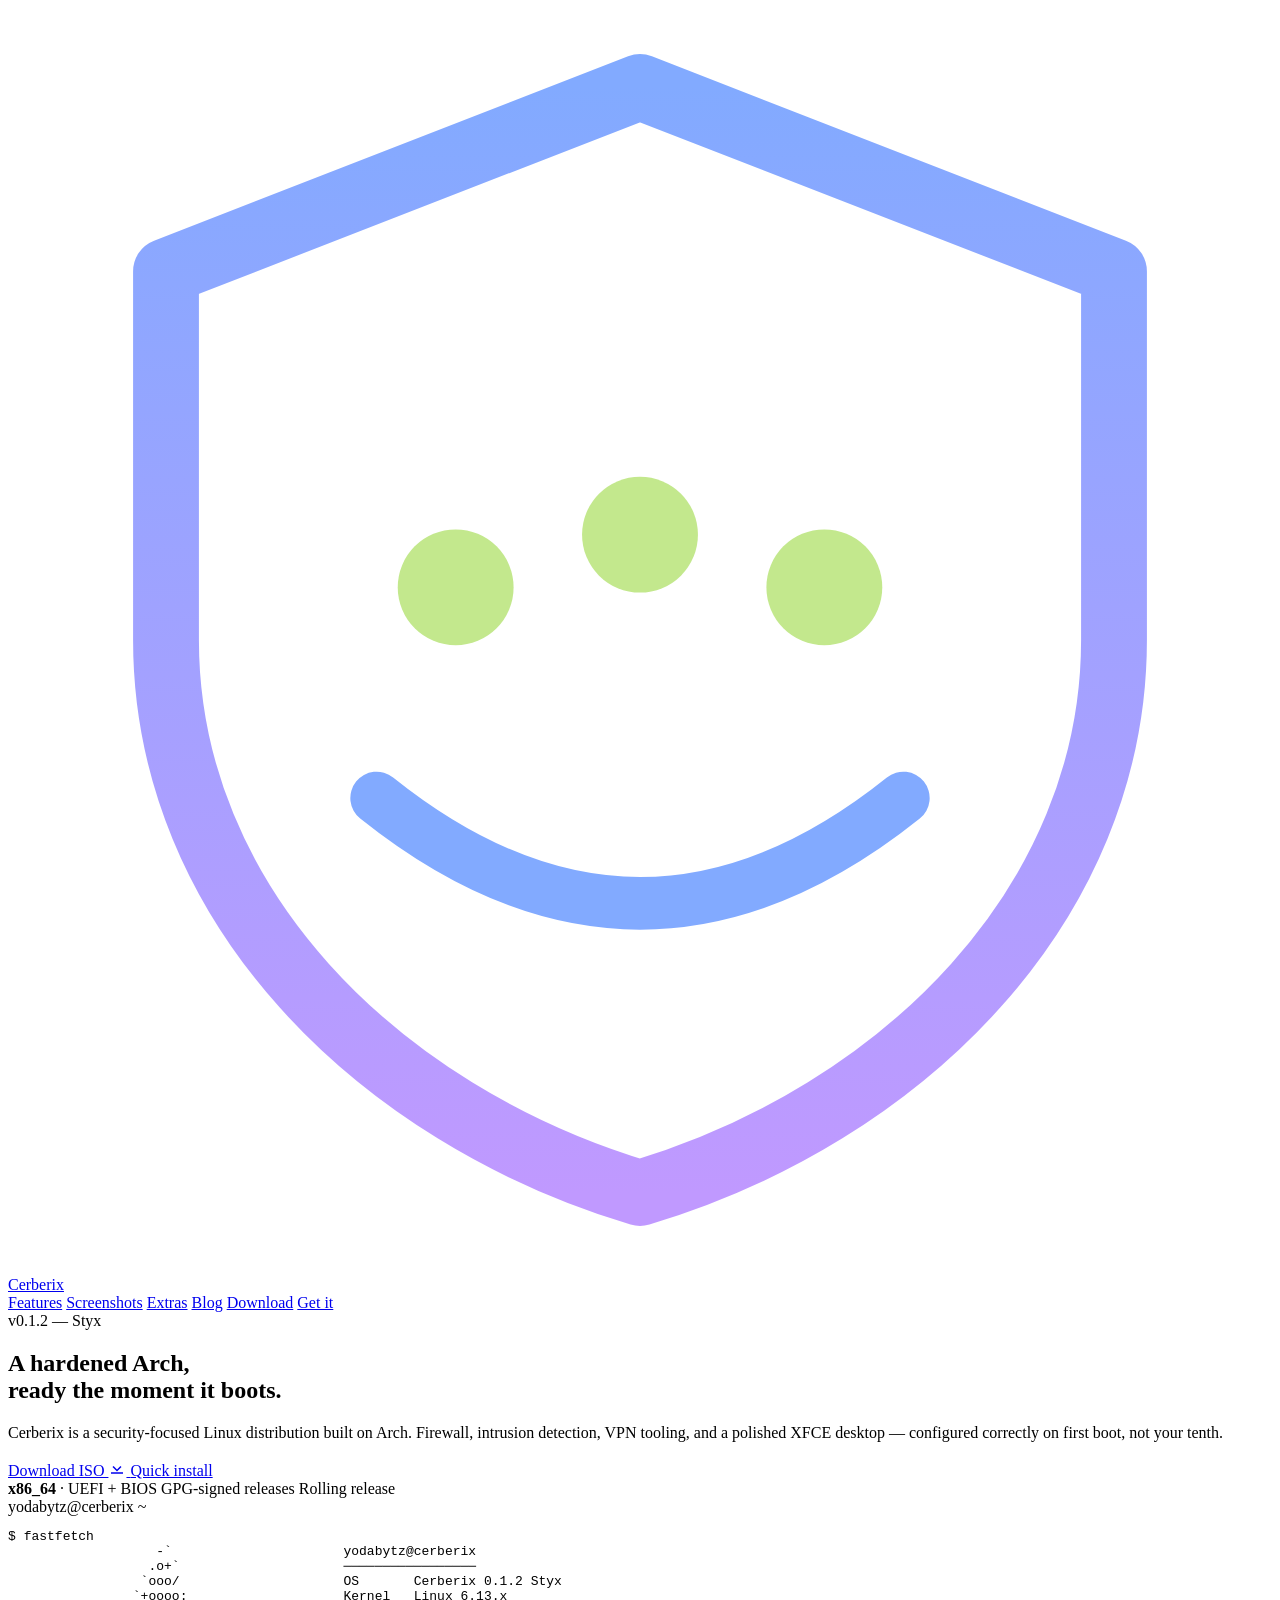
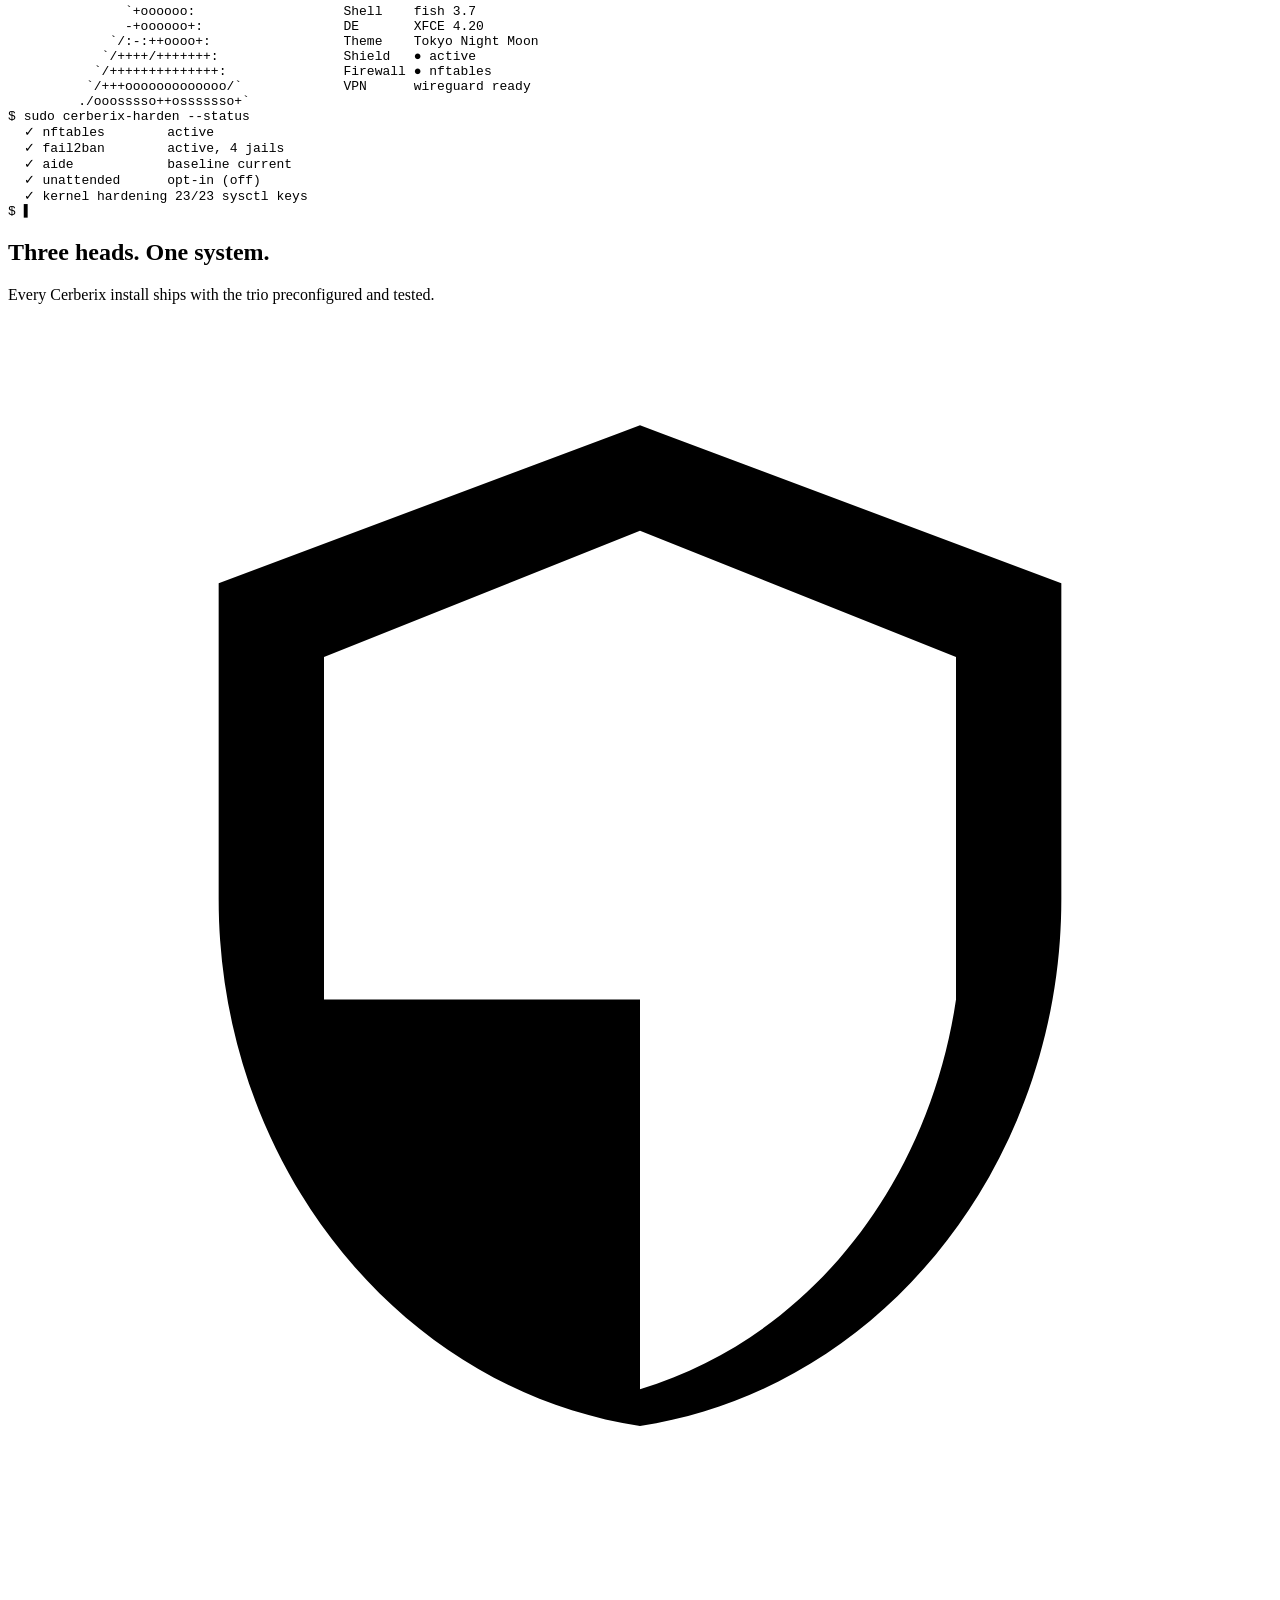
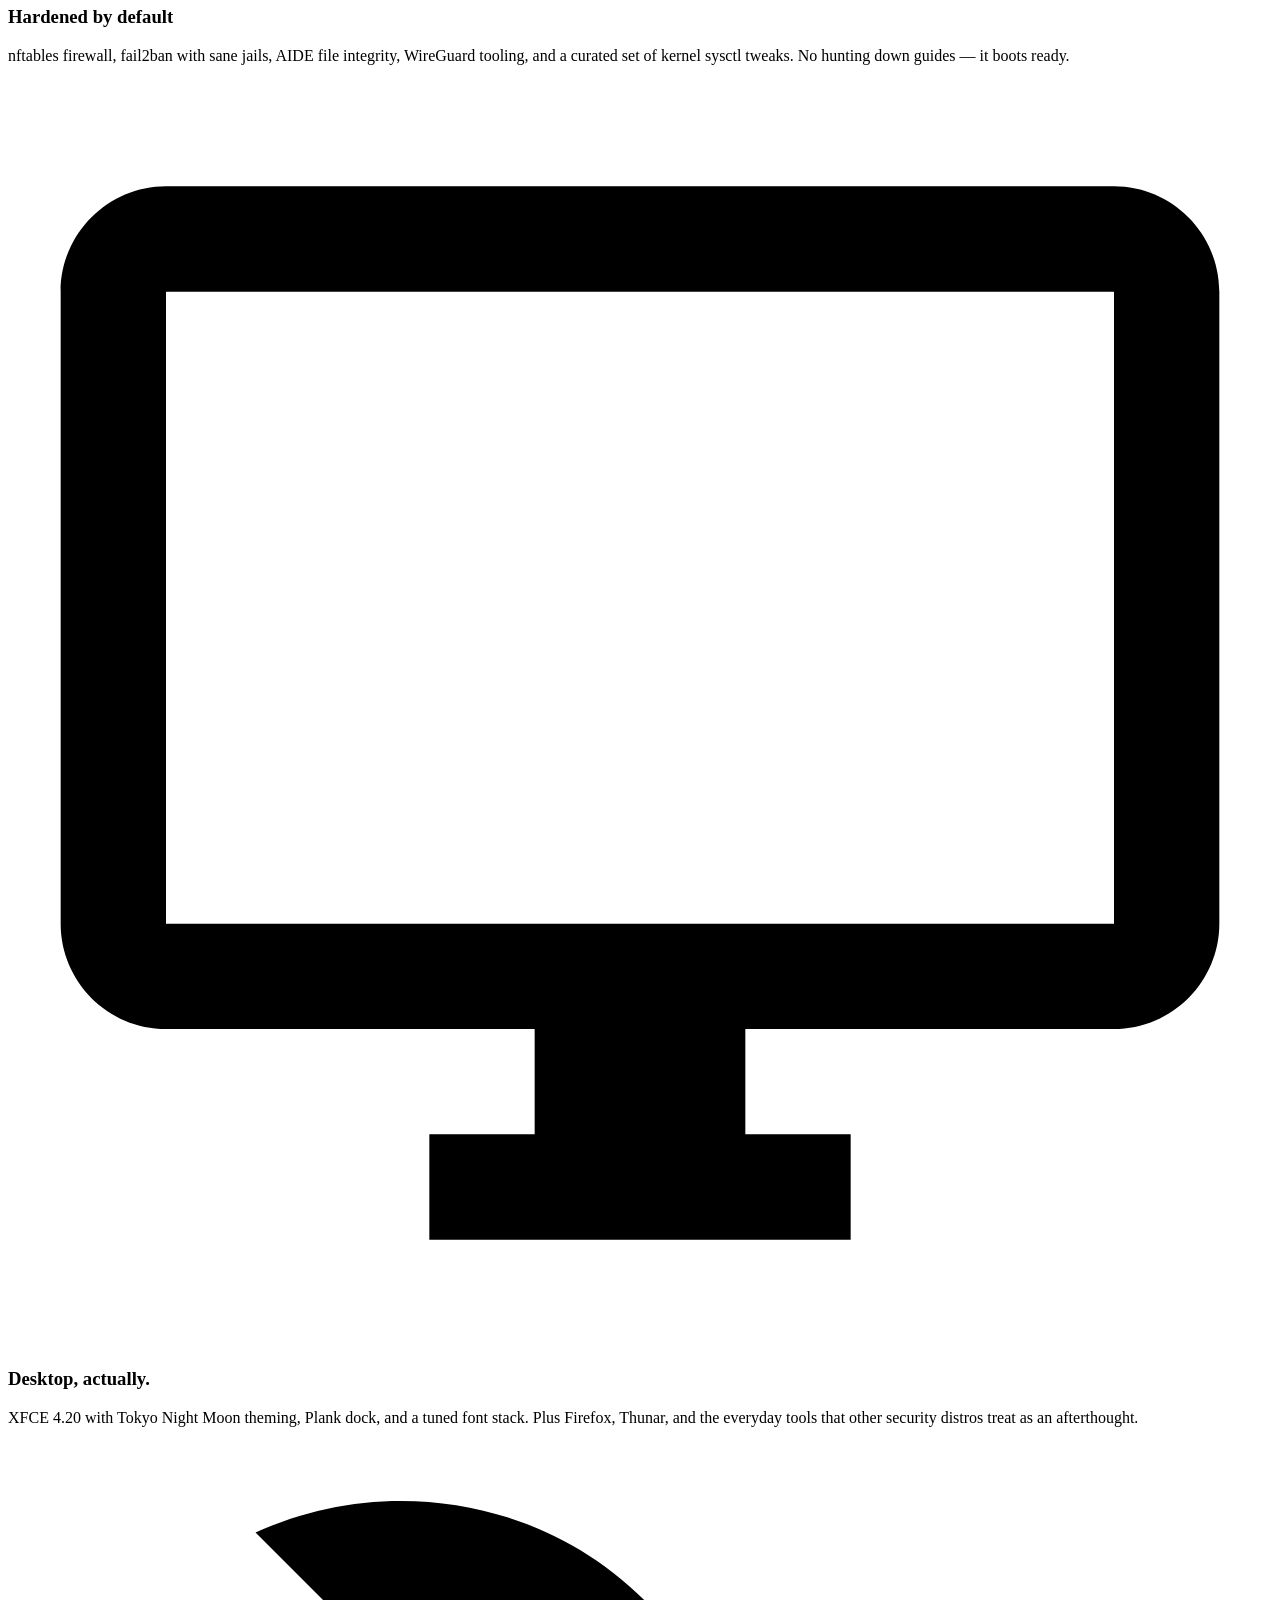
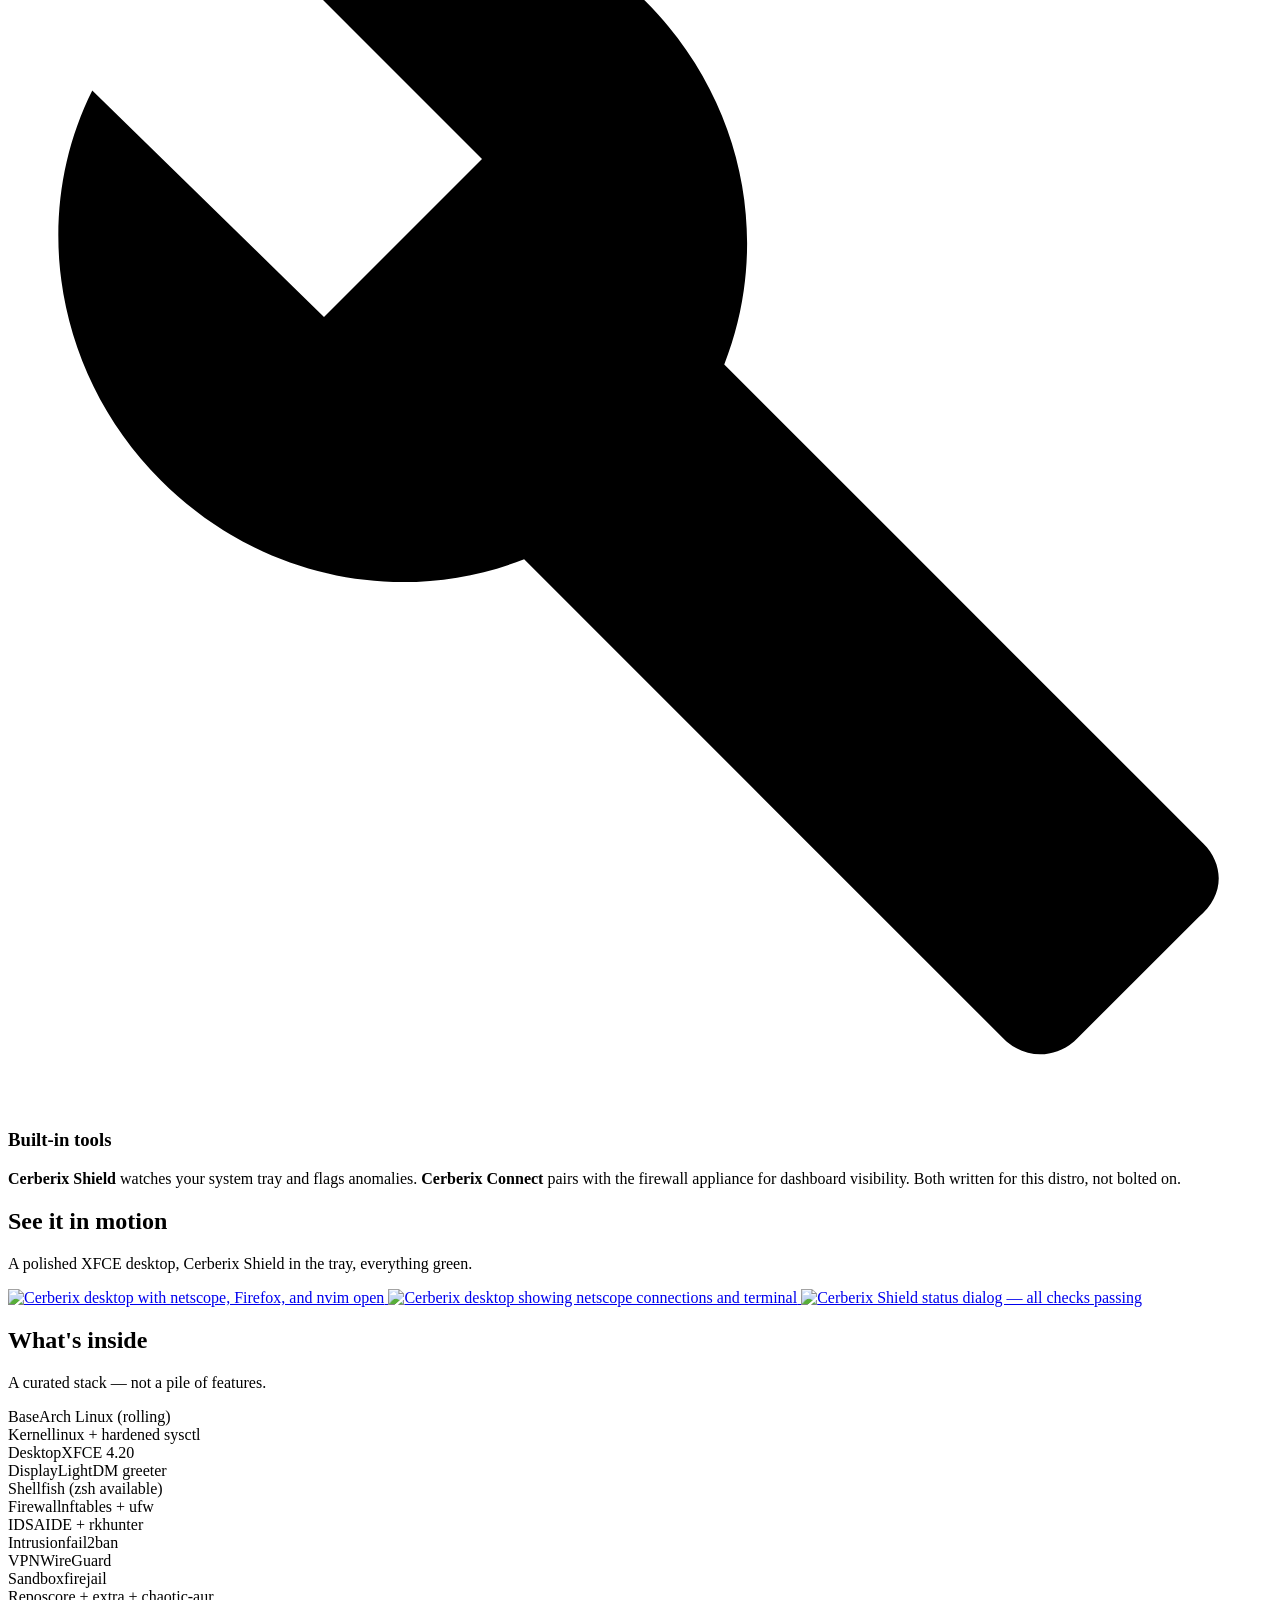
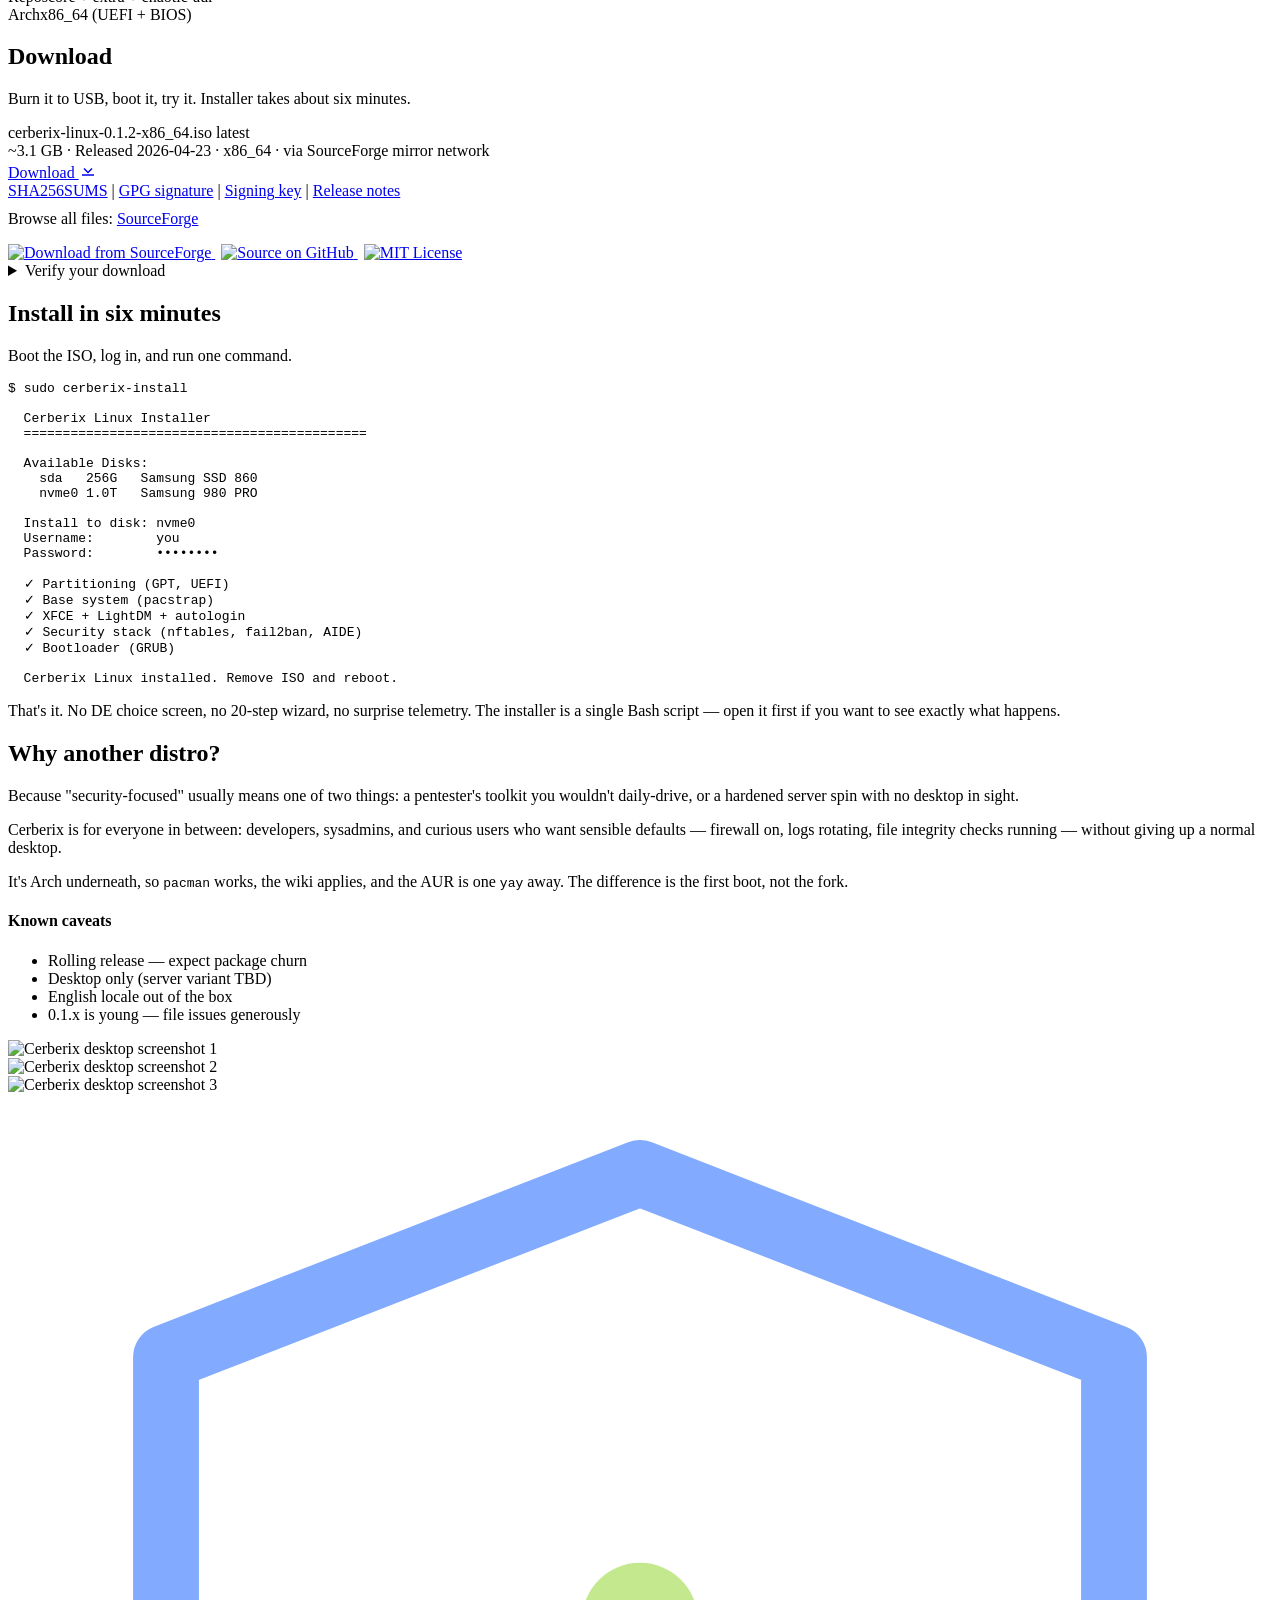
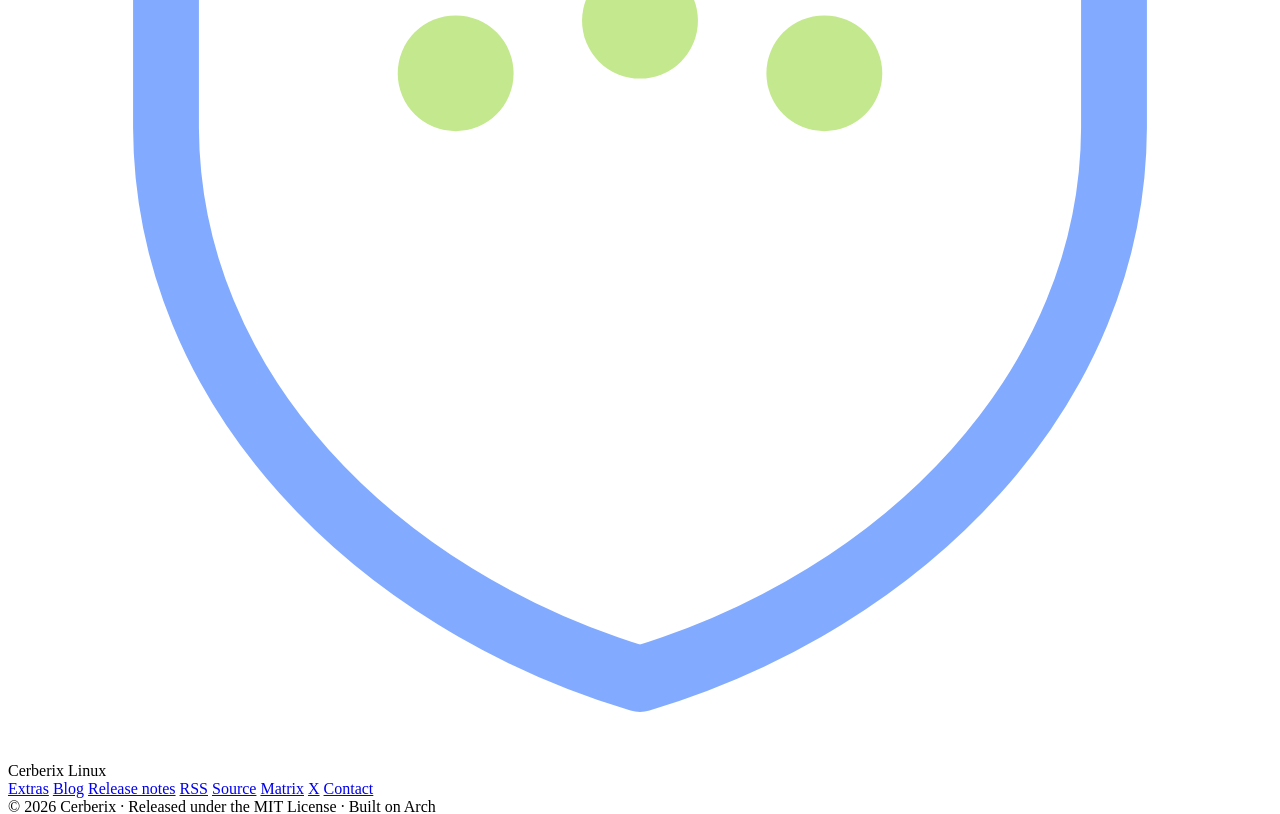
==== commit 2be0a8dd: "Release 0.1.2 (Styx): Thunderbird, xscreensaver, VM support, ghostty fixes - Swap Evolution → Thunde" ====
--- a/site/index.html
+++ b/site/index.html
@@ -61,7 +61,7 @@
   <main>
     <section class="hero">
       <div class="hero-text">
-        <div class="eyebrow">v0.1.1 &mdash; Styx</div>
+        <div class="eyebrow">v0.1.2 &mdash; Styx</div>
         <h1>
           A hardened Arch,<br />
           <span class="accent">ready the moment it boots.</span>
@@ -100,7 +100,7 @@
 <pre><span class="prompt">$</span> <span class="cmd">fastfetch</span>
 <span class="c1">                   -`                    </span>  <span class="c3">yodabytz@cerberix</span>
 <span class="c1">                  .o+`                   </span>  <span class="c4">─────────────────</span>
-<span class="c1">                 `ooo/                   </span>  <span class="c2">OS</span>       Cerberix 0.1.1 Styx
+<span class="c1">                 `ooo/                   </span>  <span class="c2">OS</span>       Cerberix 0.1.2 Styx
 <span class="c1">                `+oooo:                  </span>  <span class="c2">Kernel</span>   Linux 6.13.x
 <span class="c1">               `+oooooo:                 </span>  <span class="c2">Shell</span>    fish 3.7
 <span class="c1">               -+oooooo+:                </span>  <span class="c2">DE</span>       XFCE 4.20
@@ -217,21 +217,21 @@
       <div class="dl-card">
         <div class="dl-main">
           <div class="dl-name">
-            cerberix-linux-0.1.1-x86_64.iso
+            cerberix-linux-0.1.2-x86_64.iso
             <span class="badge">latest</span>
           </div>
           <div class="dl-meta">~3.1&nbsp;GB &middot; Released <span id="releaseDate">2026-04-23</span> &middot; x86_64 &middot; via SourceForge mirror network</div>
         </div>
-        <a class="btn btn-primary" href="https://downloads.sourceforge.net/project/cerberix-linux/0.1.1/cerberix-linux-0.1.1-x86_64.iso">
+        <a class="btn btn-primary" href="https://downloads.sourceforge.net/project/cerberix-linux/0.1.2/cerberix-linux-0.1.2-x86_64.iso">
           Download
           <svg viewBox="0 0 24 24" width="18" height="18" aria-hidden="true"><path fill="currentColor" d="M12 3v12.17l4.59-4.58L18 12l-6 6-6-6 1.41-1.41L12 15.17V3zm-8 16h16v2H4z"/></svg>
         </a>
       </div>
 
       <div class="dl-sub">
-        <a href="/download/cerberix-linux-0.1.1-x86_64.iso.sha256">SHA256SUMS</a>
+        <a href="/download/cerberix-linux-0.1.2-x86_64.iso.sha256">SHA256SUMS</a>
         <span class="pipe">|</span>
-        <a href="/download/cerberix-linux-0.1.1-x86_64.iso.sig">GPG signature</a>
+        <a href="/download/cerberix-linux-0.1.2-x86_64.iso.sig">GPG signature</a>
         <span class="pipe">|</span>
         <a href="/gpg.asc">Signing key</a>
         <span class="pipe">|</span>
@@ -240,11 +240,11 @@
 
       <div class="dl-sub" style="margin-top: 10px;">
         <span style="color: var(--fg-faint);">Browse all files:</span>
-        <a href="https://sourceforge.net/projects/cerberix-linux/files/0.1.1/">SourceForge</a>
+        <a href="https://sourceforge.net/projects/cerberix-linux/files/0.1.2/">SourceForge</a>
       </div>
 
       <div class="dl-sub" style="margin-top: 16px;">
-        <a href="https://downloads.sourceforge.net/project/cerberix-linux/0.1.1/cerberix-linux-0.1.1-x86_64.iso">
+        <a href="https://downloads.sourceforge.net/project/cerberix-linux/0.1.2/cerberix-linux-0.1.2-x86_64.iso">
           <img src="https://img.shields.io/badge/download-sourceforge-82aaff?style=flat&labelColor=222436"
                alt="Download from SourceForge" />
         </a>
@@ -264,11 +264,11 @@
 curl https://cerberix.org/gpg.asc | gpg --import
 
 <span class="c-comment"># 2. Verify the signature</span>
-gpg --verify cerberix-linux-0.1.1-x86_64.iso.sig \
-            cerberix-linux-0.1.1-x86_64.iso
+gpg --verify cerberix-linux-0.1.2-x86_64.iso.sig \
+            cerberix-linux-0.1.2-x86_64.iso
 
 <span class="c-comment"># 3. Check the hash</span>
-sha256sum -c cerberix-linux-0.1.1-x86_64.iso.sha256</code></pre>
+sha256sum -c cerberix-linux-0.1.2-x86_64.iso.sha256</code></pre>
       </details>
     </section>
 
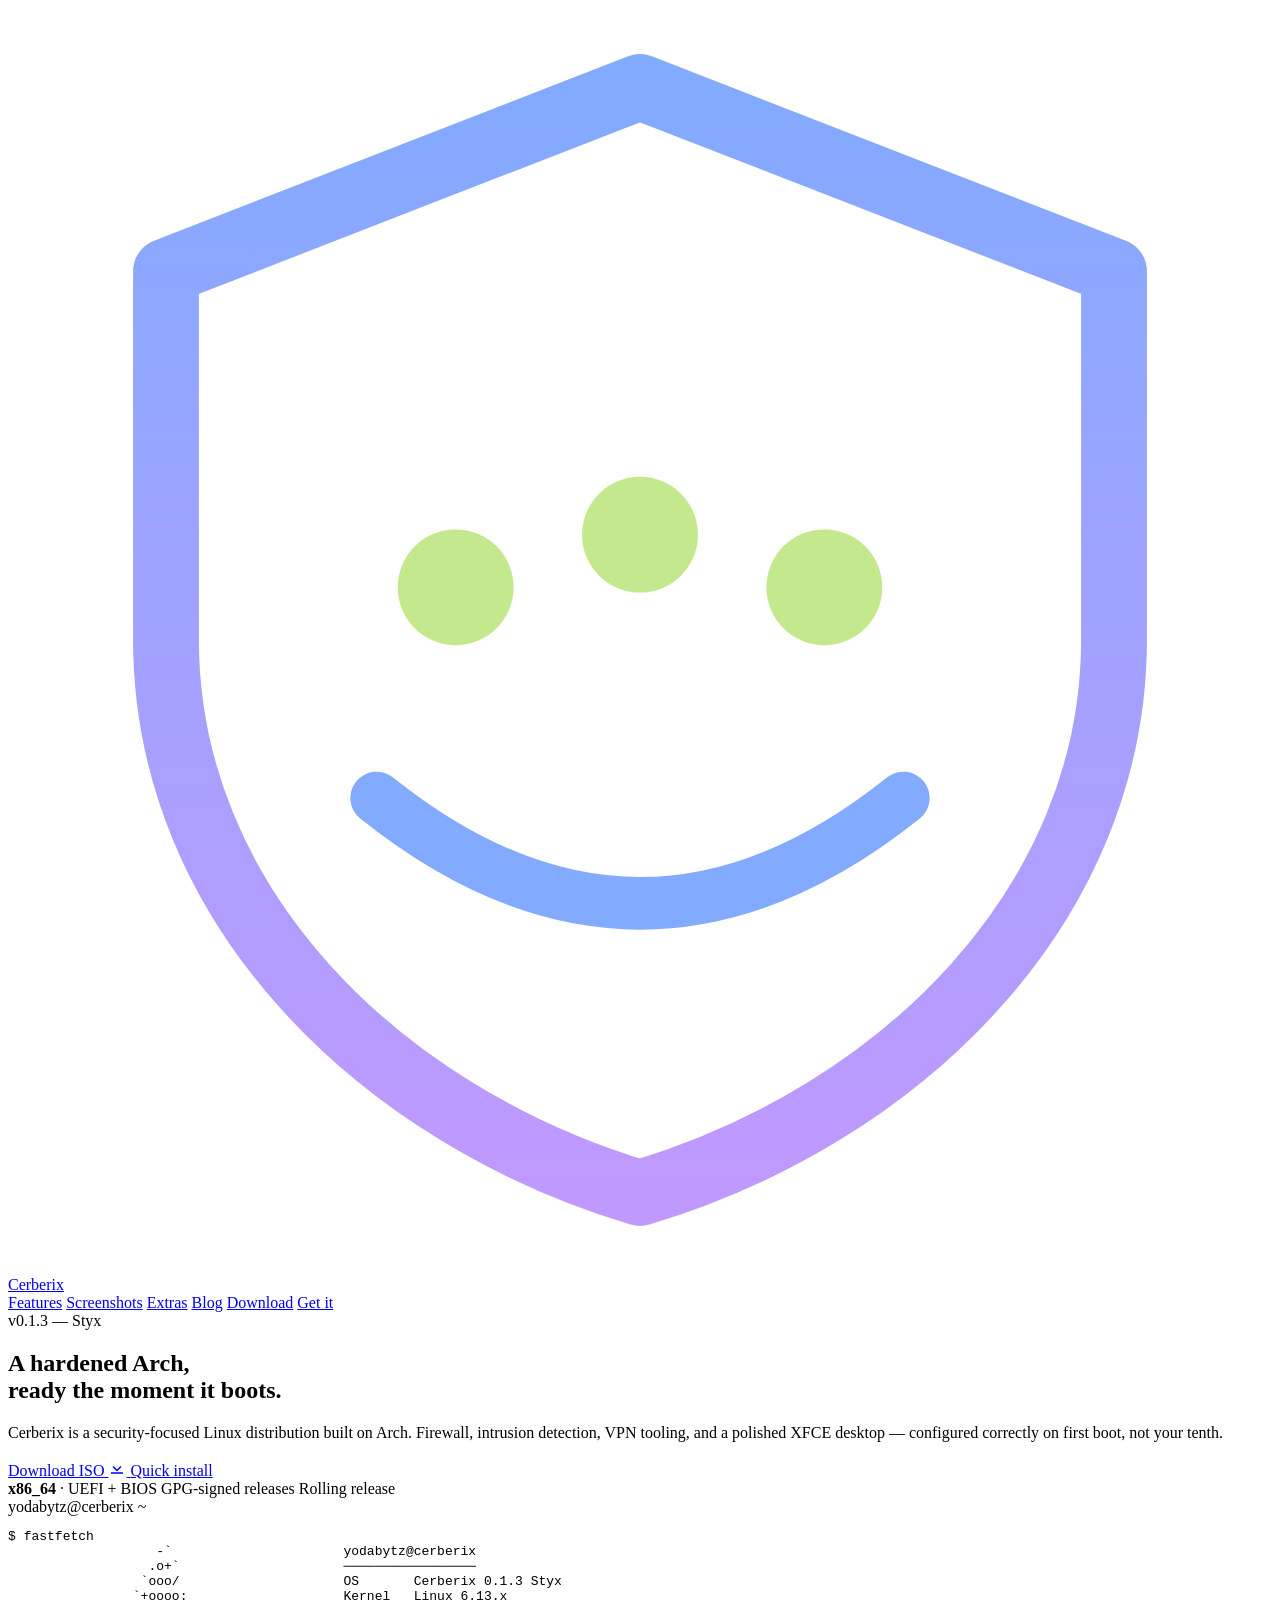
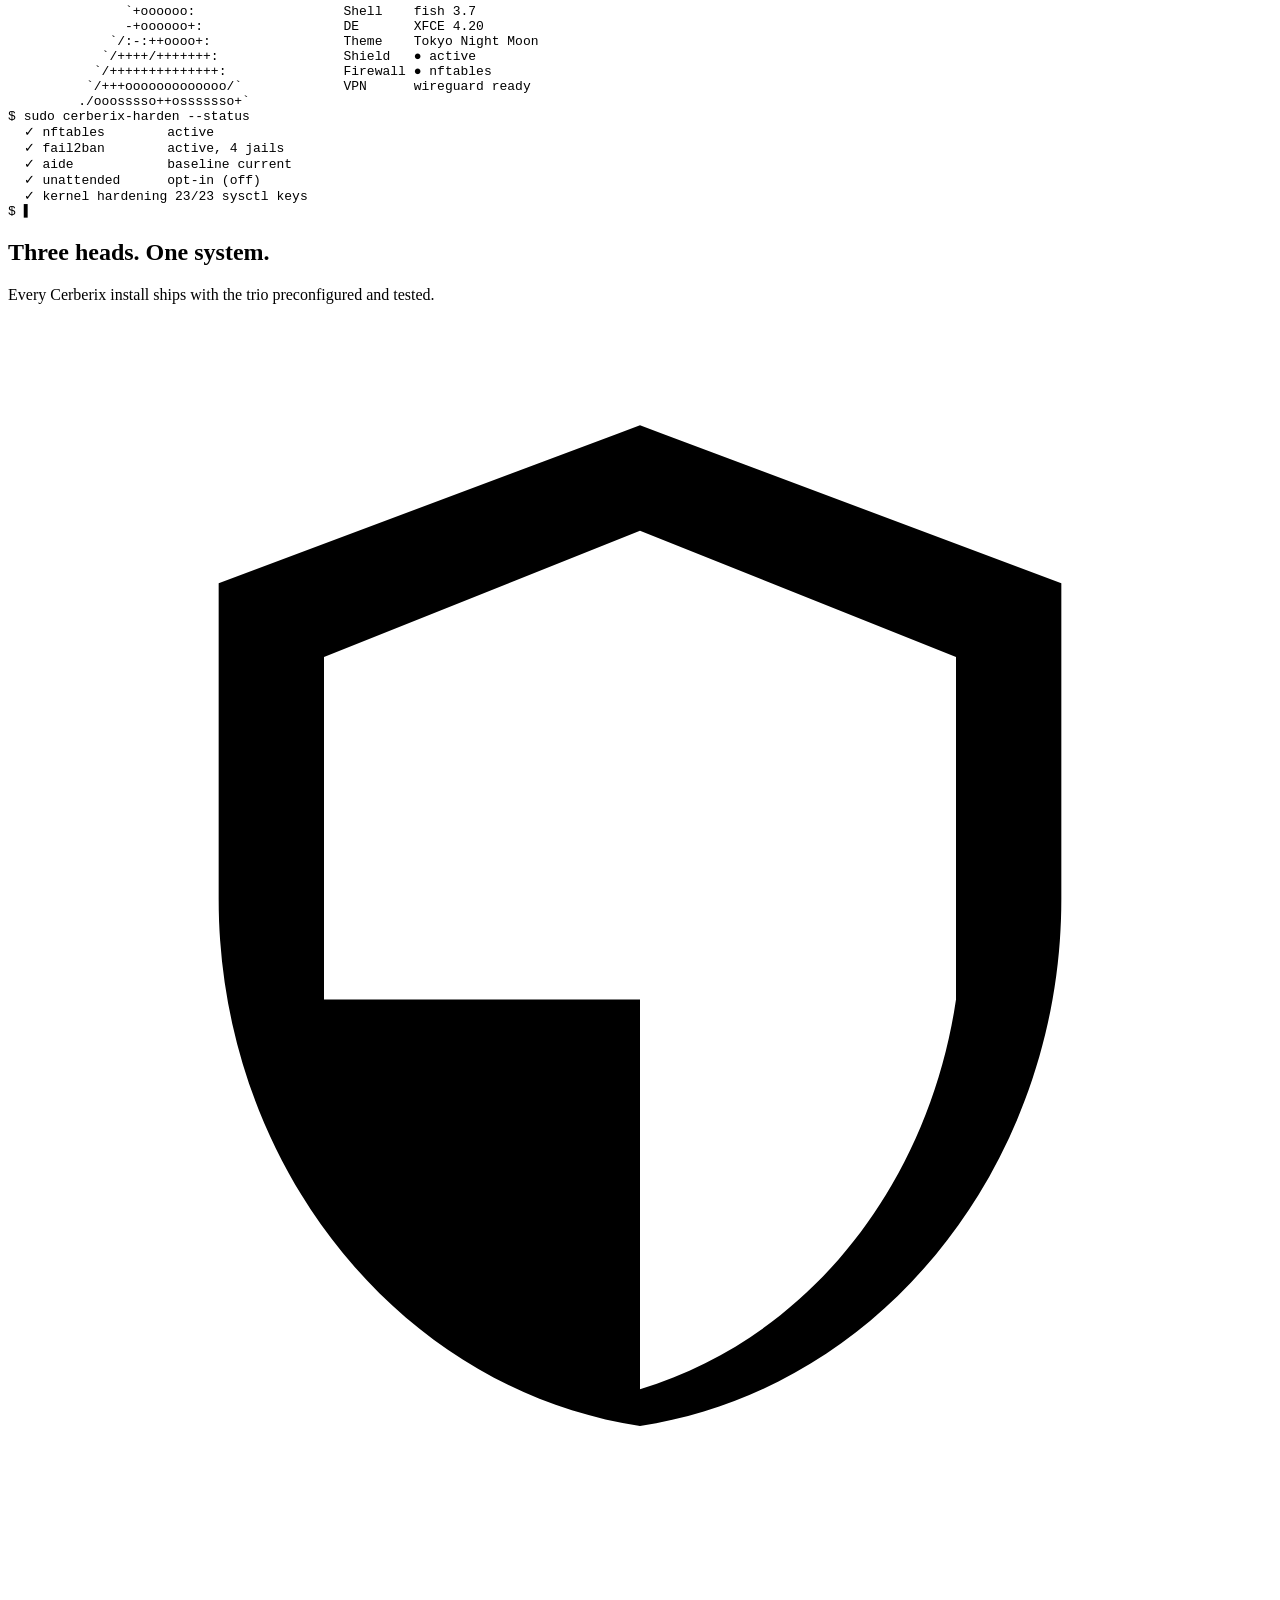
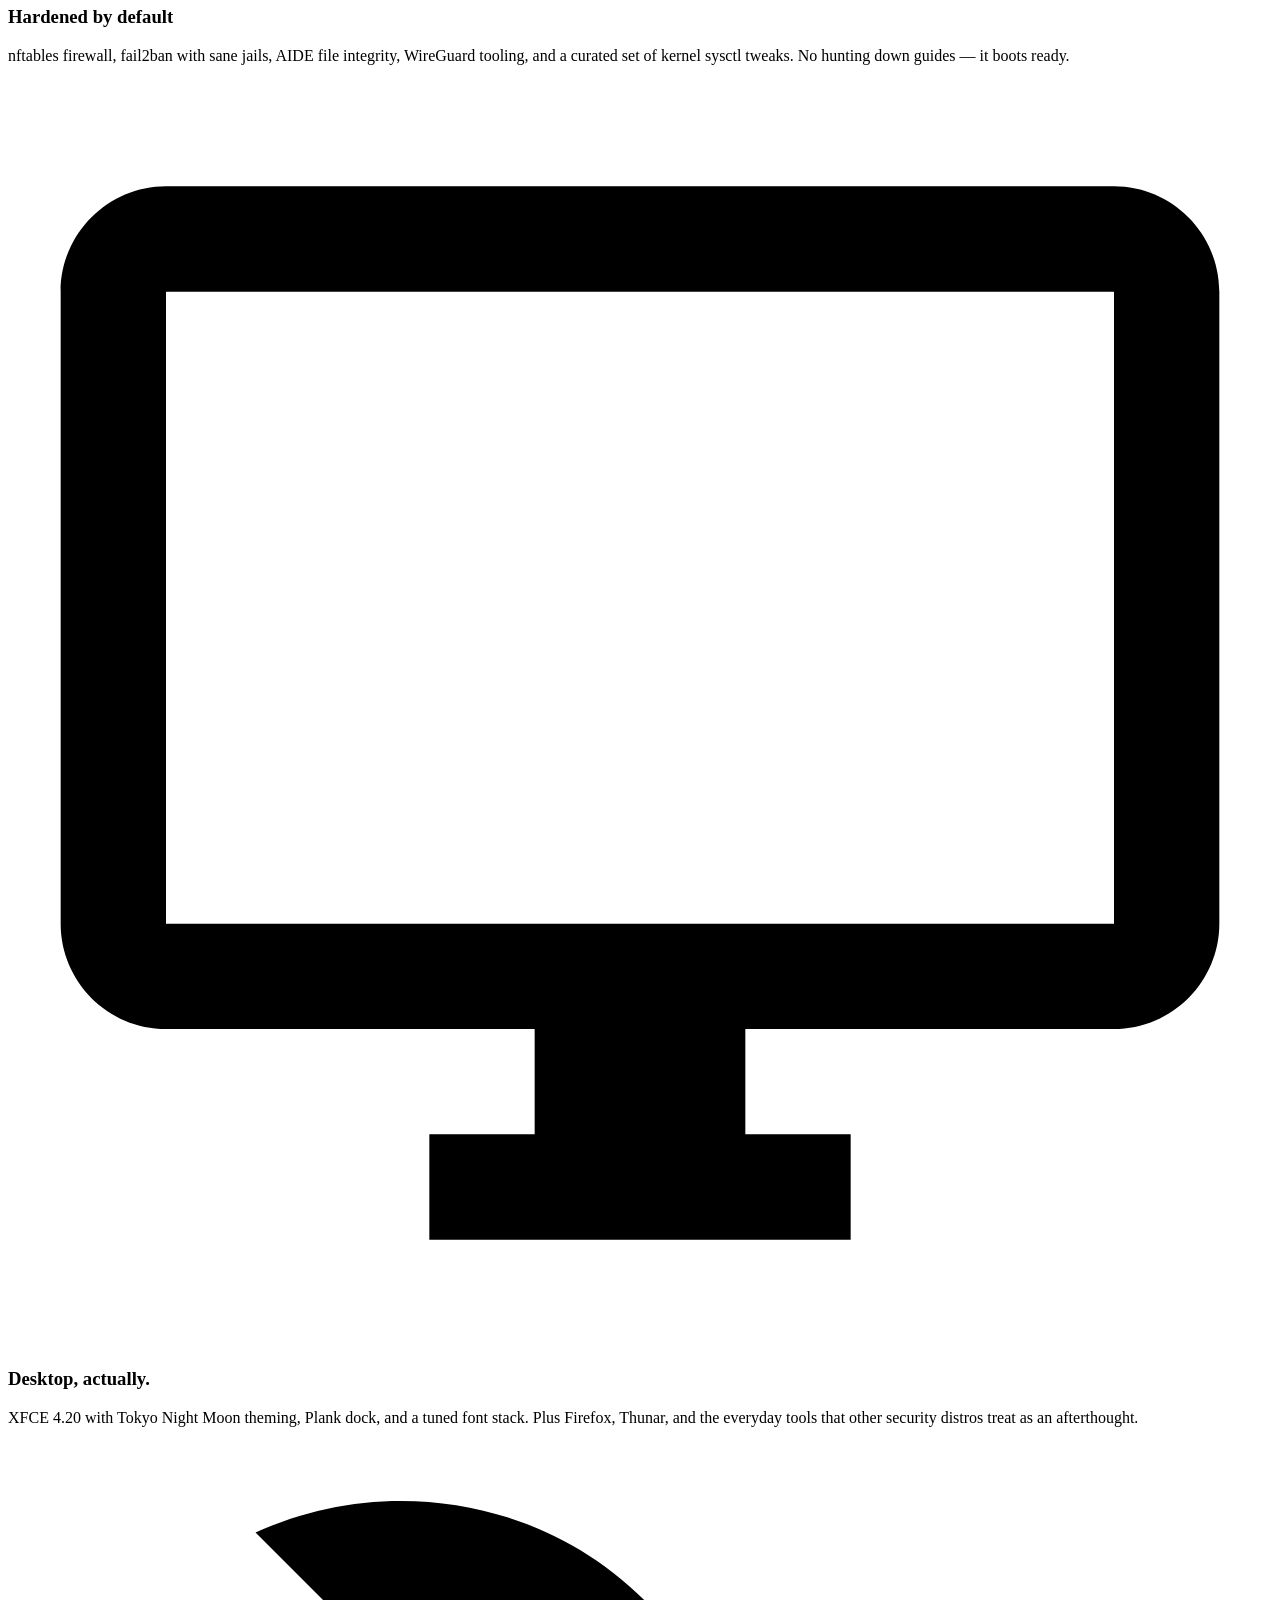
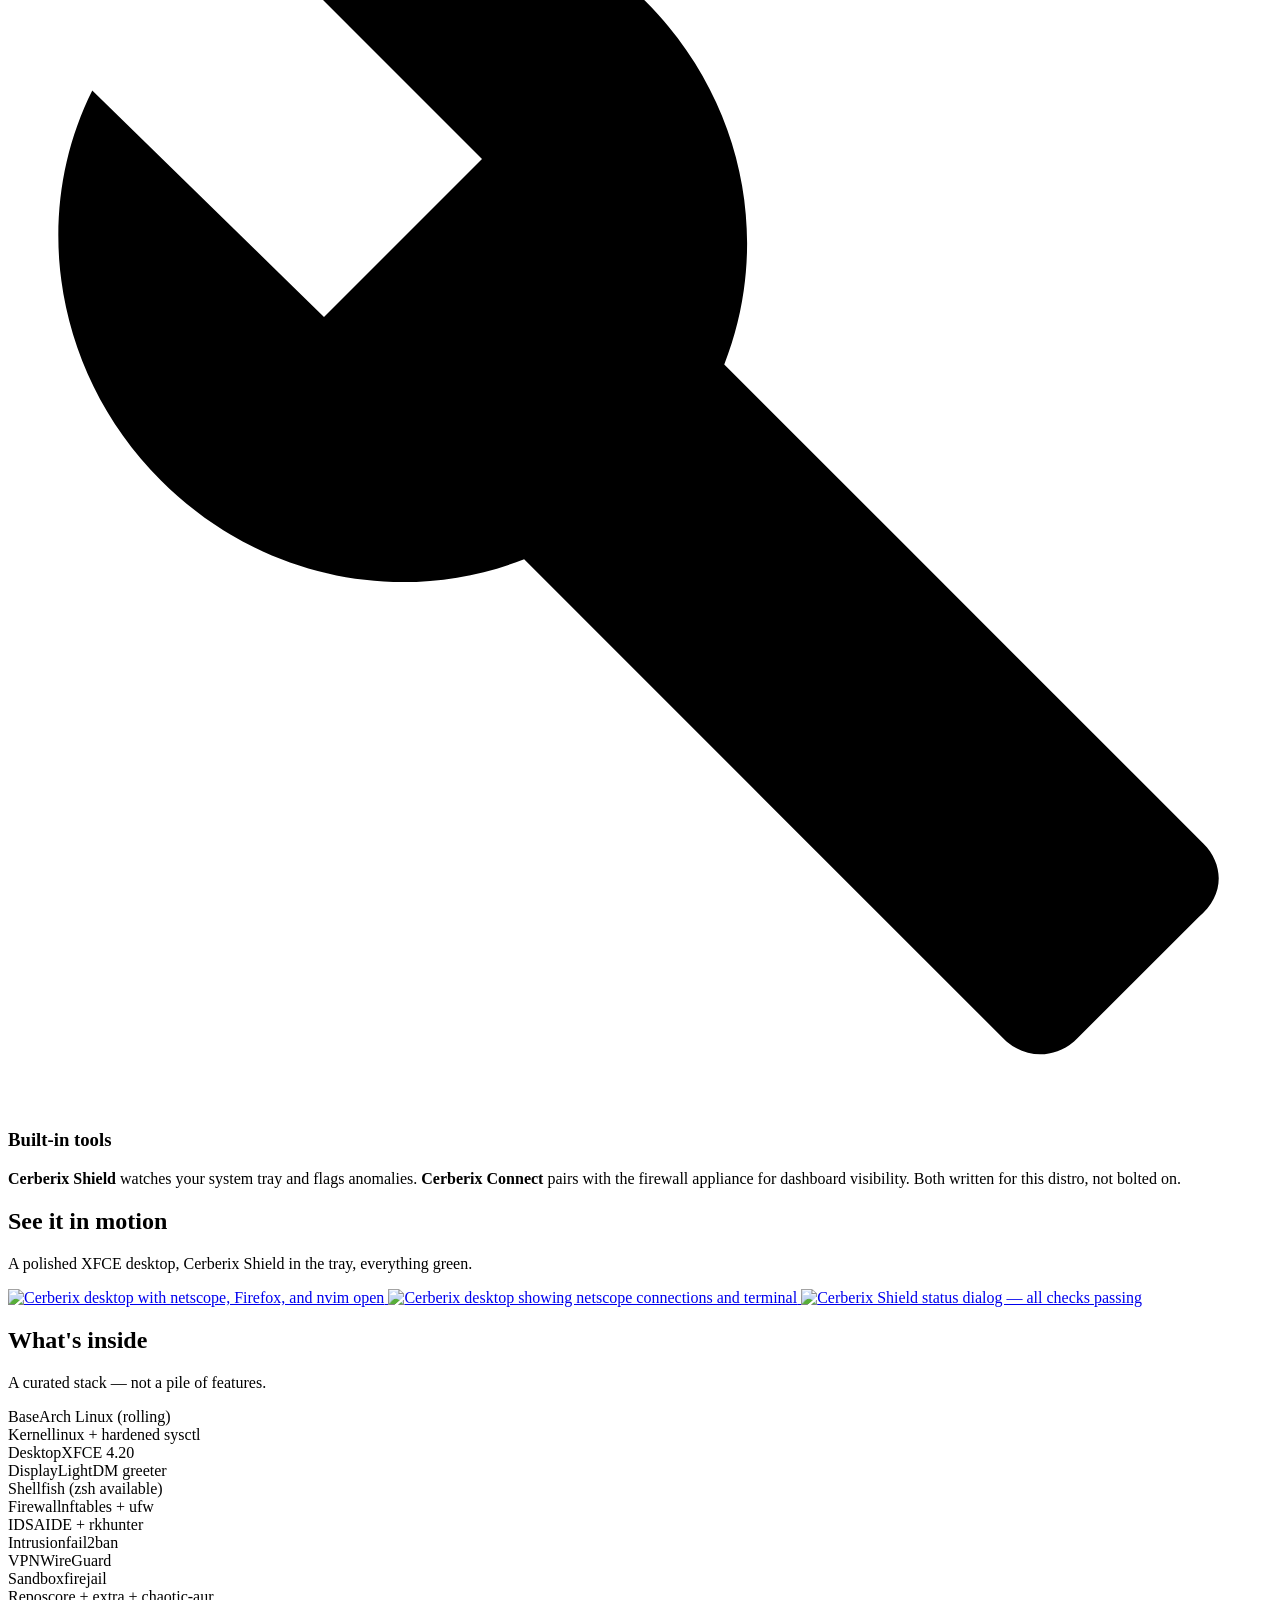
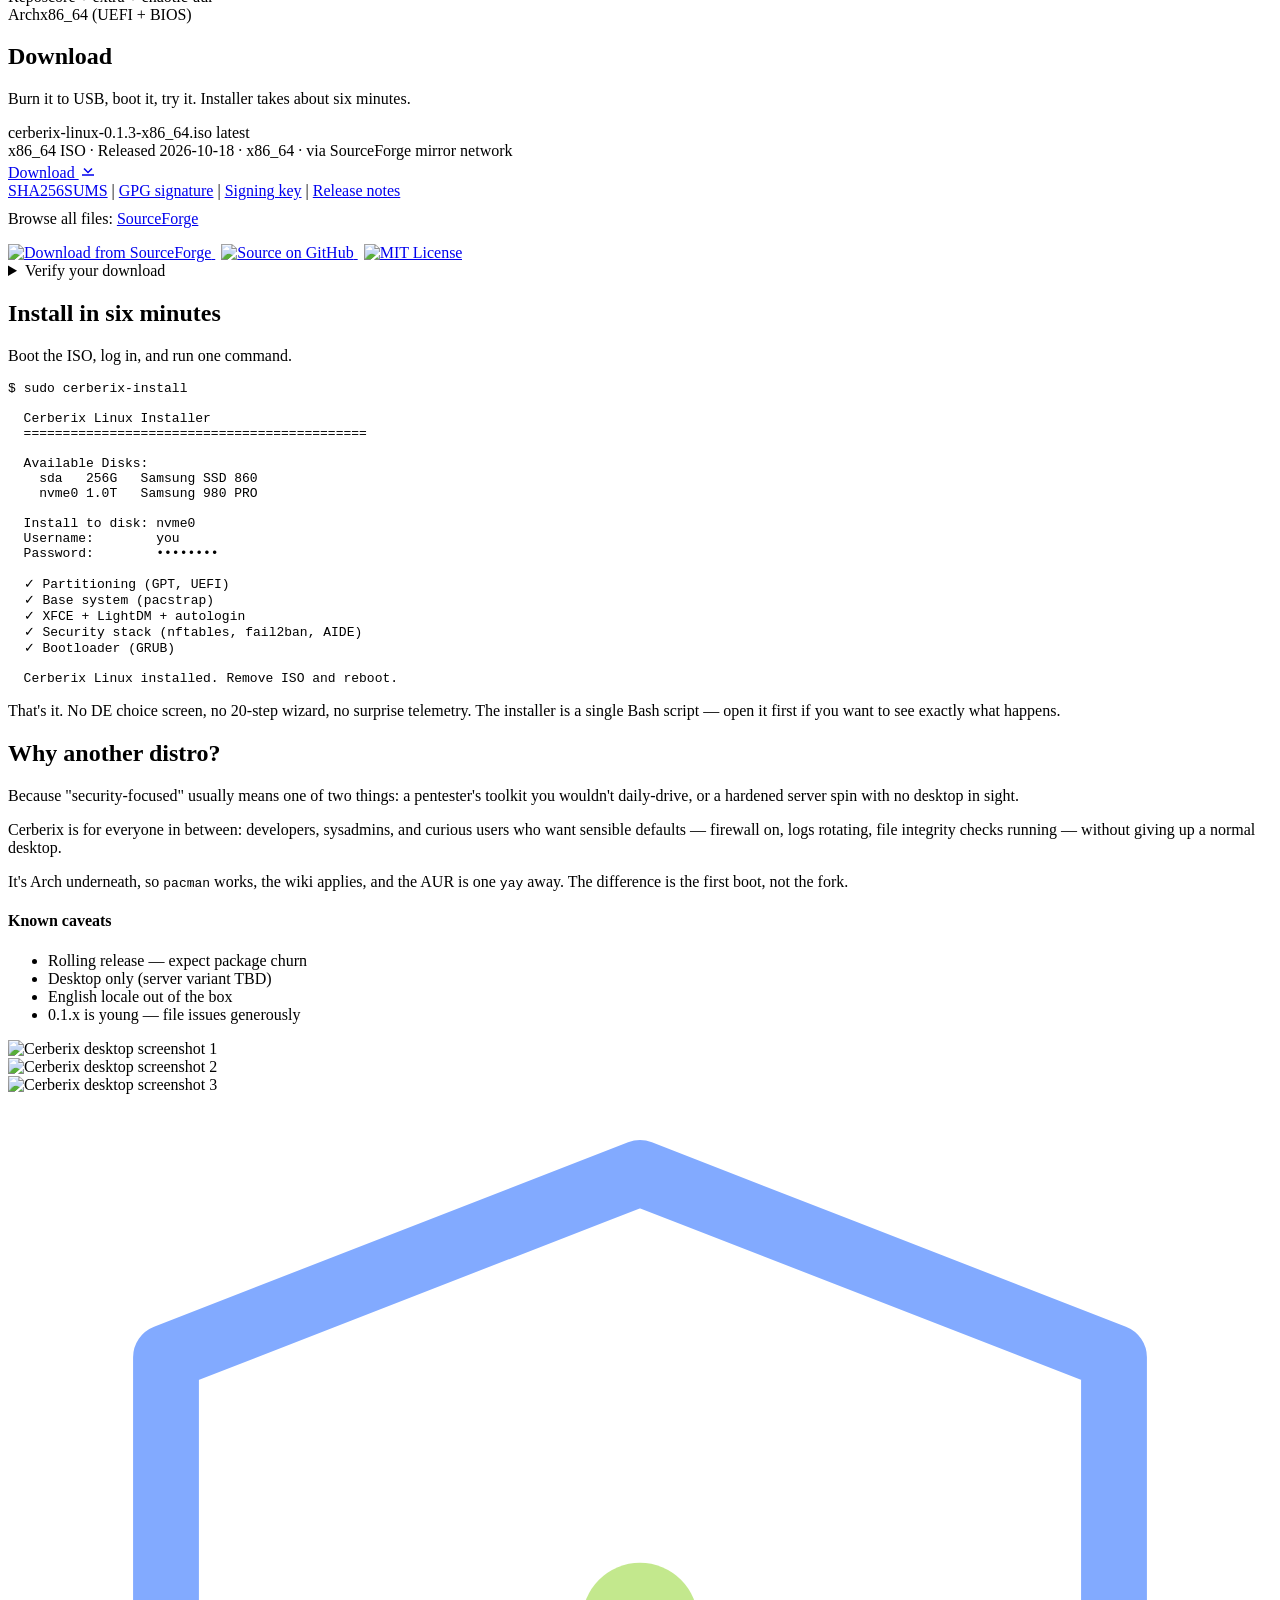
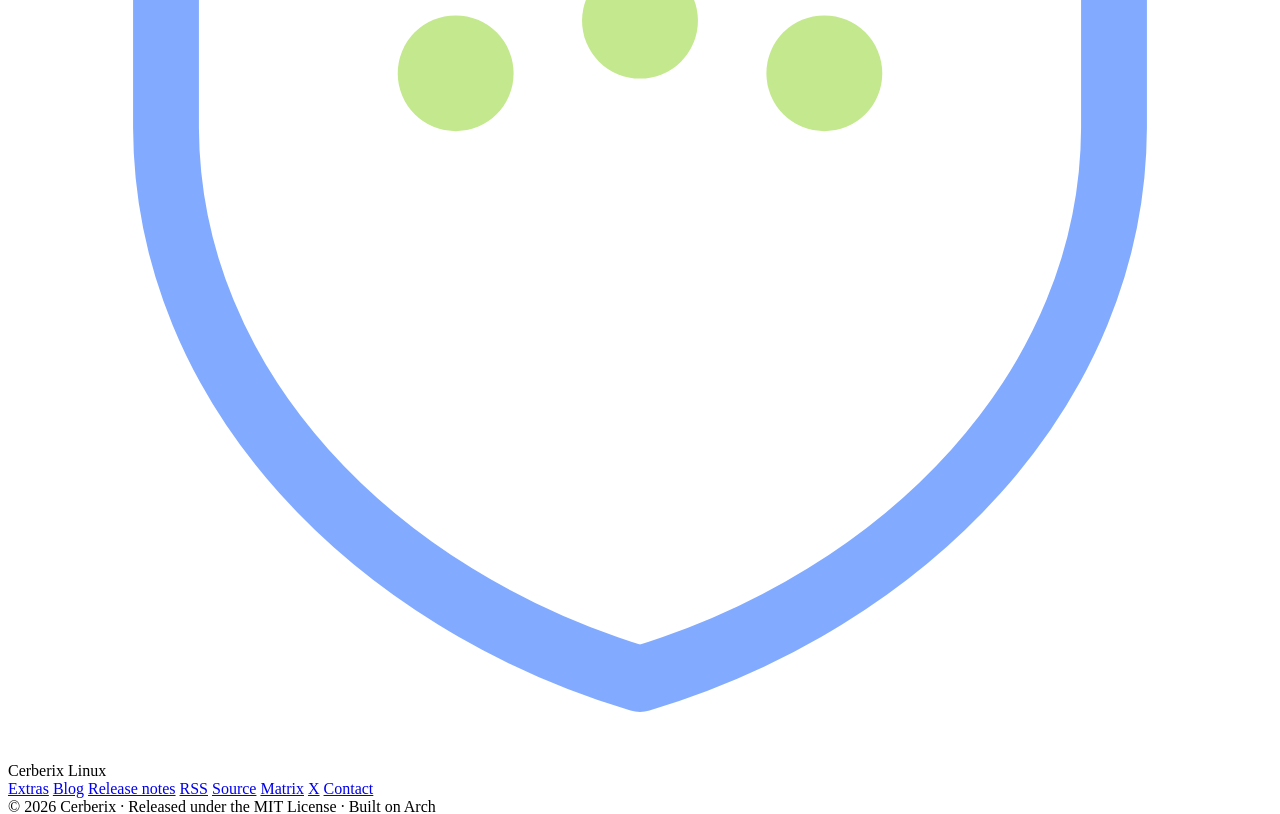
==== commit 6d238427: "Prepare Cerberix 0.1.3 ISO and startup-defaults package" ====
--- a/site/index.html
+++ b/site/index.html
@@ -61,7 +61,7 @@
   <main>
     <section class="hero">
       <div class="hero-text">
-        <div class="eyebrow">v0.1.2 &mdash; Styx</div>
+        <div class="eyebrow">v0.1.3 &mdash; Styx</div>
         <h1>
           A hardened Arch,<br />
           <span class="accent">ready the moment it boots.</span>
@@ -100,7 +100,7 @@
 <pre><span class="prompt">$</span> <span class="cmd">fastfetch</span>
 <span class="c1">                   -`                    </span>  <span class="c3">yodabytz@cerberix</span>
 <span class="c1">                  .o+`                   </span>  <span class="c4">─────────────────</span>
-<span class="c1">                 `ooo/                   </span>  <span class="c2">OS</span>       Cerberix 0.1.2 Styx
+<span class="c1">                 `ooo/                   </span>  <span class="c2">OS</span>       Cerberix 0.1.3 Styx
 <span class="c1">                `+oooo:                  </span>  <span class="c2">Kernel</span>   Linux 6.13.x
 <span class="c1">               `+oooooo:                 </span>  <span class="c2">Shell</span>    fish 3.7
 <span class="c1">               -+oooooo+:                </span>  <span class="c2">DE</span>       XFCE 4.20
@@ -217,21 +217,21 @@
       <div class="dl-card">
         <div class="dl-main">
           <div class="dl-name">
-            cerberix-linux-0.1.2-x86_64.iso
+            cerberix-linux-0.1.3-x86_64.iso
             <span class="badge">latest</span>
           </div>
-          <div class="dl-meta">~3.1&nbsp;GB &middot; Released <span id="releaseDate">2026-04-23</span> &middot; x86_64 &middot; via SourceForge mirror network</div>
-        </div>
-        <a class="btn btn-primary" href="https://downloads.sourceforge.net/project/cerberix-linux/0.1.2/cerberix-linux-0.1.2-x86_64.iso">
+          <div class="dl-meta">x86_64 ISO &middot; Released <span id="releaseDate">2026-10-18</span> &middot; x86_64 &middot; via SourceForge mirror network</div>
+        </div>
+        <a class="btn btn-primary" href="https://downloads.sourceforge.net/project/cerberix-linux/0.1.3/cerberix-linux-0.1.3-x86_64.iso">
           Download
           <svg viewBox="0 0 24 24" width="18" height="18" aria-hidden="true"><path fill="currentColor" d="M12 3v12.17l4.59-4.58L18 12l-6 6-6-6 1.41-1.41L12 15.17V3zm-8 16h16v2H4z"/></svg>
         </a>
       </div>
 
       <div class="dl-sub">
-        <a href="/download/cerberix-linux-0.1.2-x86_64.iso.sha256">SHA256SUMS</a>
+        <a href="/download/cerberix-linux-0.1.3-x86_64.iso.sha256">SHA256SUMS</a>
         <span class="pipe">|</span>
-        <a href="/download/cerberix-linux-0.1.2-x86_64.iso.sig">GPG signature</a>
+        <a href="/download/cerberix-linux-0.1.3-x86_64.iso.sig">GPG signature</a>
         <span class="pipe">|</span>
         <a href="/gpg.asc">Signing key</a>
         <span class="pipe">|</span>
@@ -240,11 +240,11 @@
 
       <div class="dl-sub" style="margin-top: 10px;">
         <span style="color: var(--fg-faint);">Browse all files:</span>
-        <a href="https://sourceforge.net/projects/cerberix-linux/files/0.1.2/">SourceForge</a>
+        <a href="https://sourceforge.net/projects/cerberix-linux/files/0.1.3/">SourceForge</a>
       </div>
 
       <div class="dl-sub" style="margin-top: 16px;">
-        <a href="https://downloads.sourceforge.net/project/cerberix-linux/0.1.2/cerberix-linux-0.1.2-x86_64.iso">
+        <a href="https://downloads.sourceforge.net/project/cerberix-linux/0.1.3/cerberix-linux-0.1.3-x86_64.iso">
           <img src="https://img.shields.io/badge/download-sourceforge-82aaff?style=flat&labelColor=222436"
                alt="Download from SourceForge" />
         </a>
@@ -264,11 +264,11 @@
 curl https://cerberix.org/gpg.asc | gpg --import
 
 <span class="c-comment"># 2. Verify the signature</span>
-gpg --verify cerberix-linux-0.1.2-x86_64.iso.sig \
-            cerberix-linux-0.1.2-x86_64.iso
+gpg --verify cerberix-linux-0.1.3-x86_64.iso.sig \
+            cerberix-linux-0.1.3-x86_64.iso
 
 <span class="c-comment"># 3. Check the hash</span>
-sha256sum -c cerberix-linux-0.1.2-x86_64.iso.sha256</code></pre>
+sha256sum -c cerberix-linux-0.1.3-x86_64.iso.sha256</code></pre>
       </details>
     </section>
 
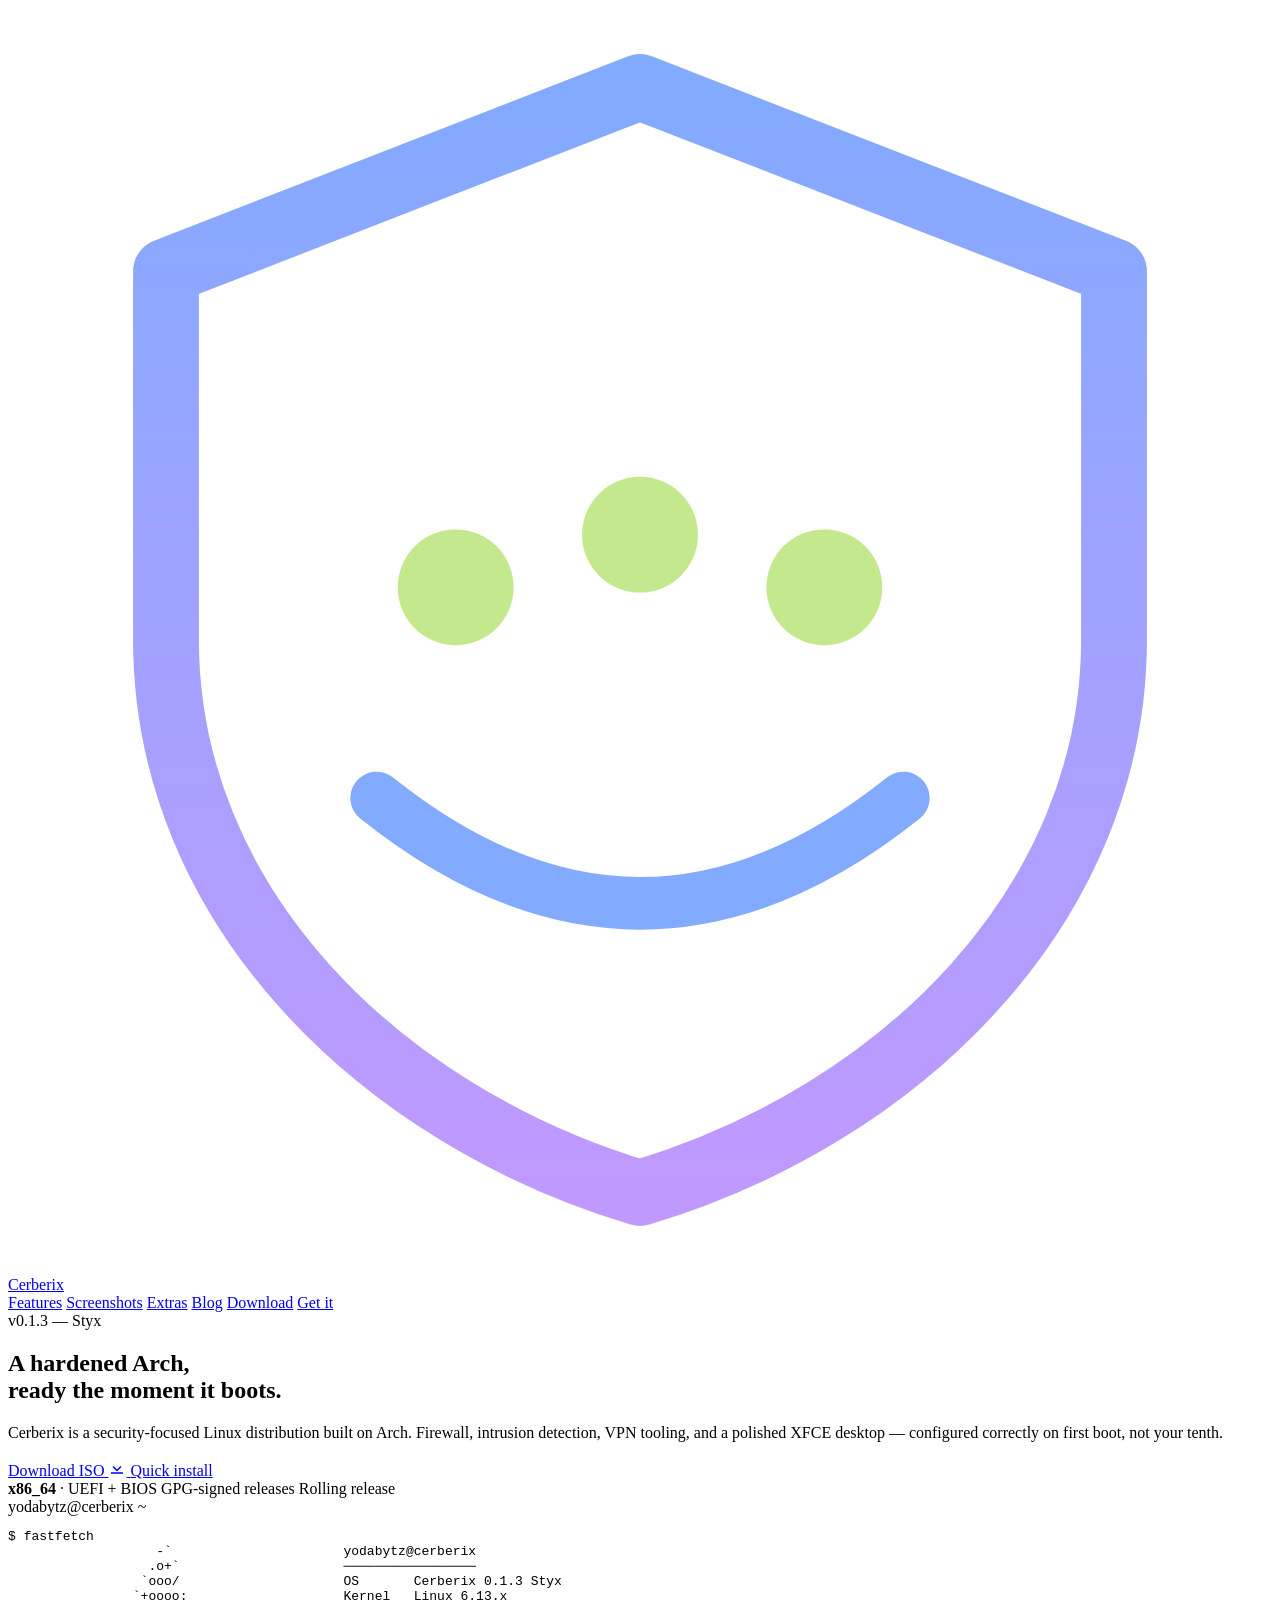
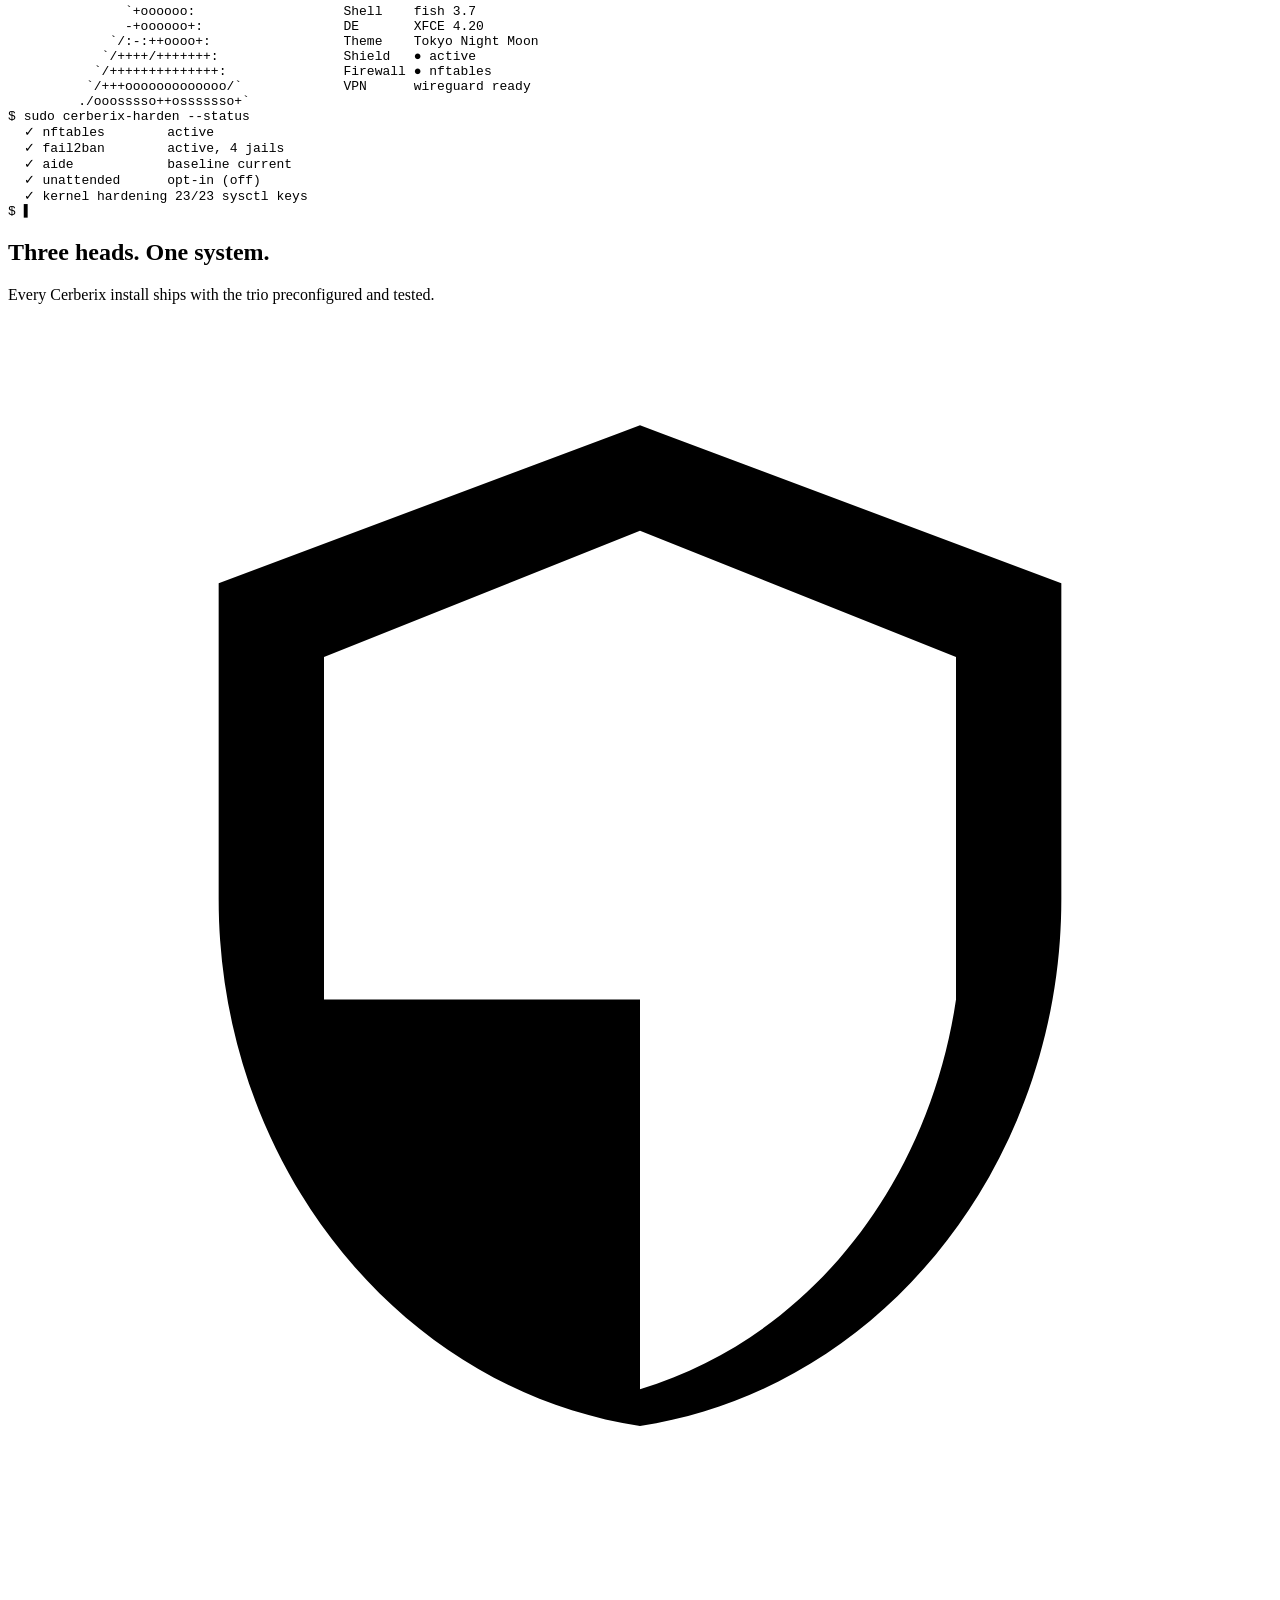
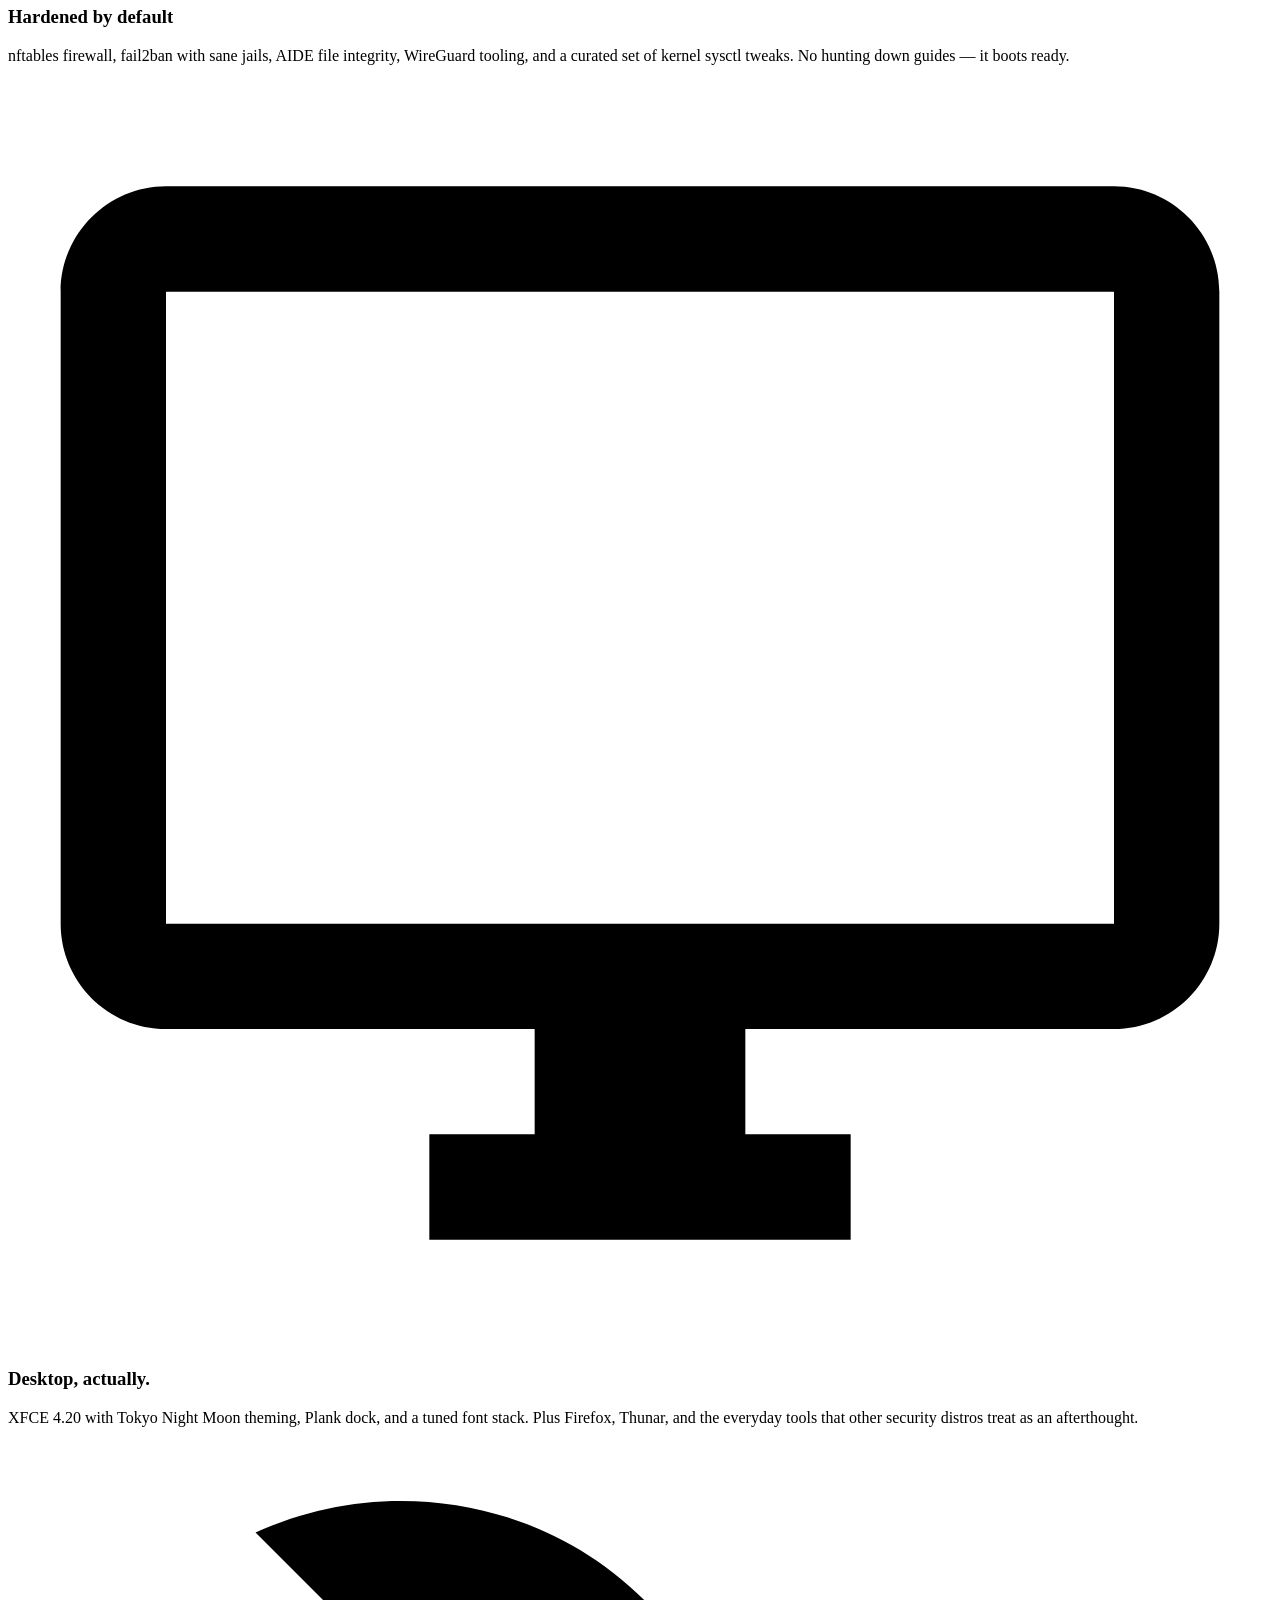
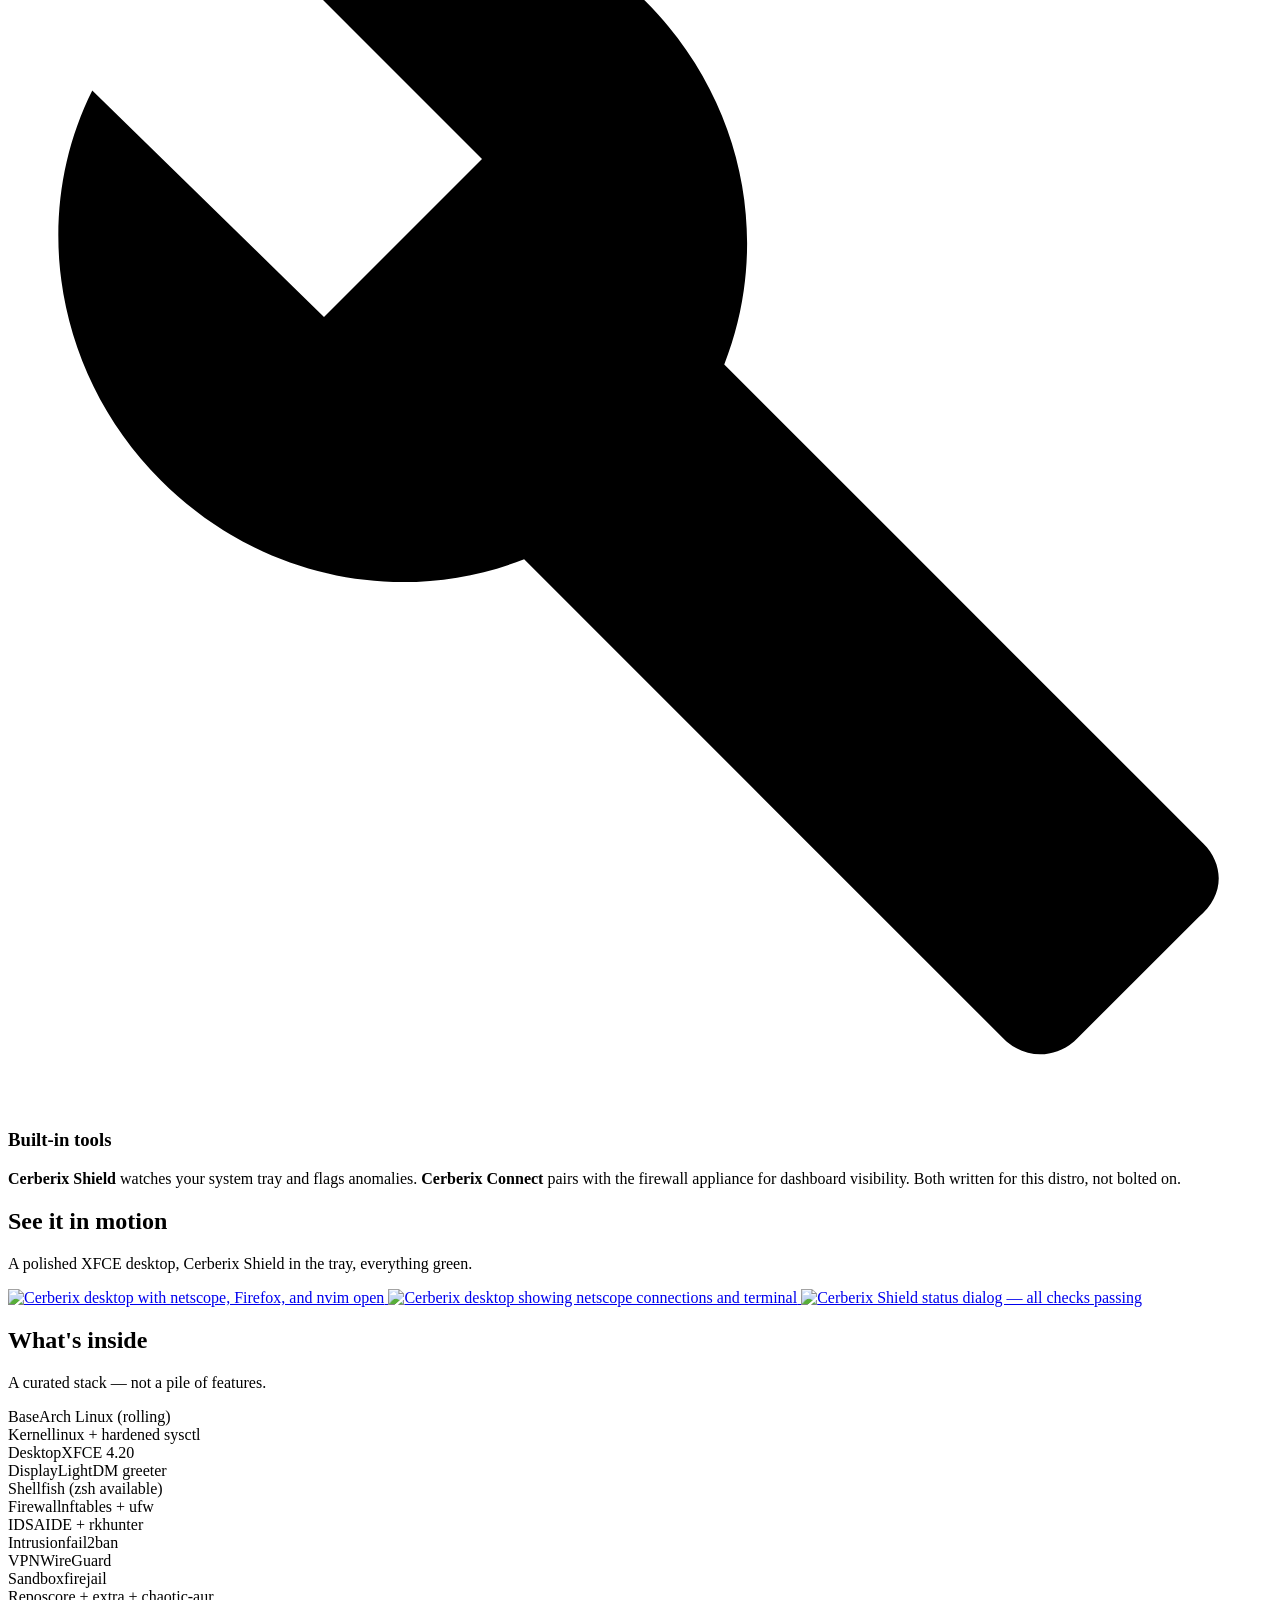
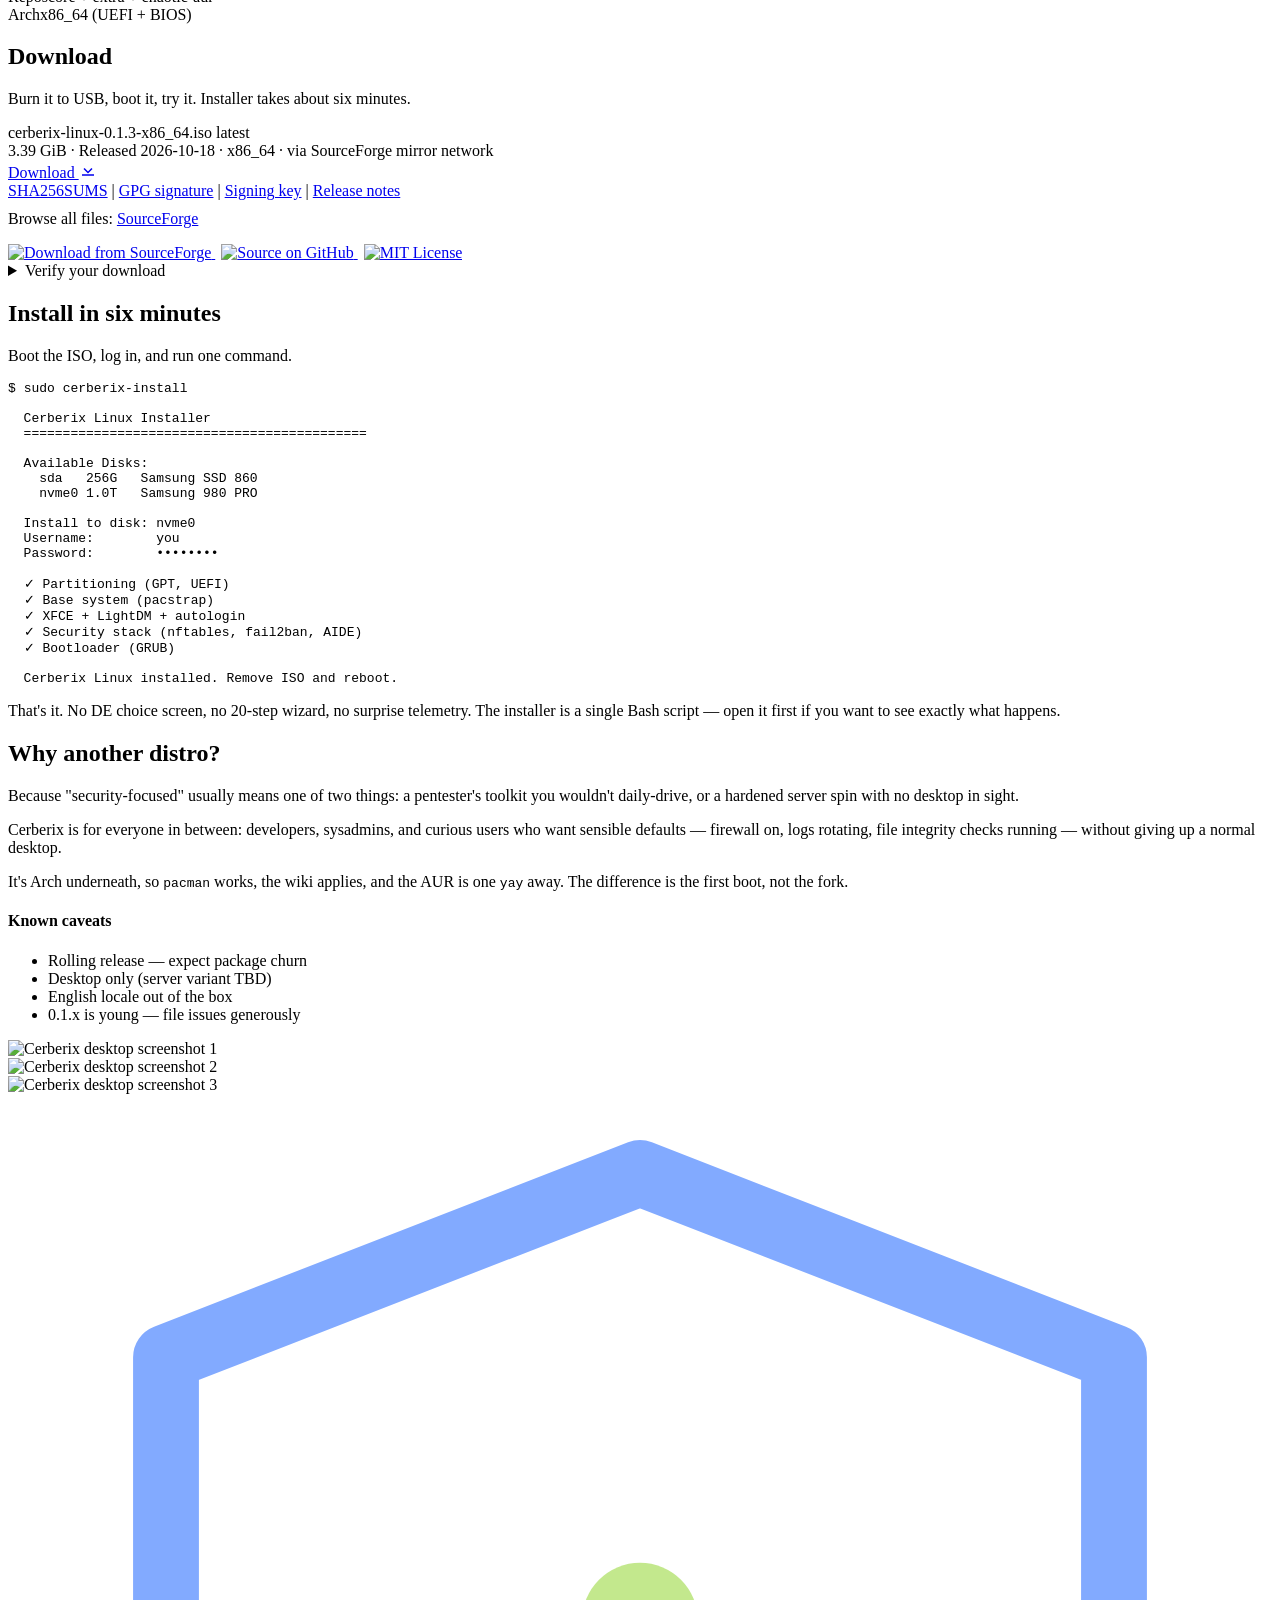
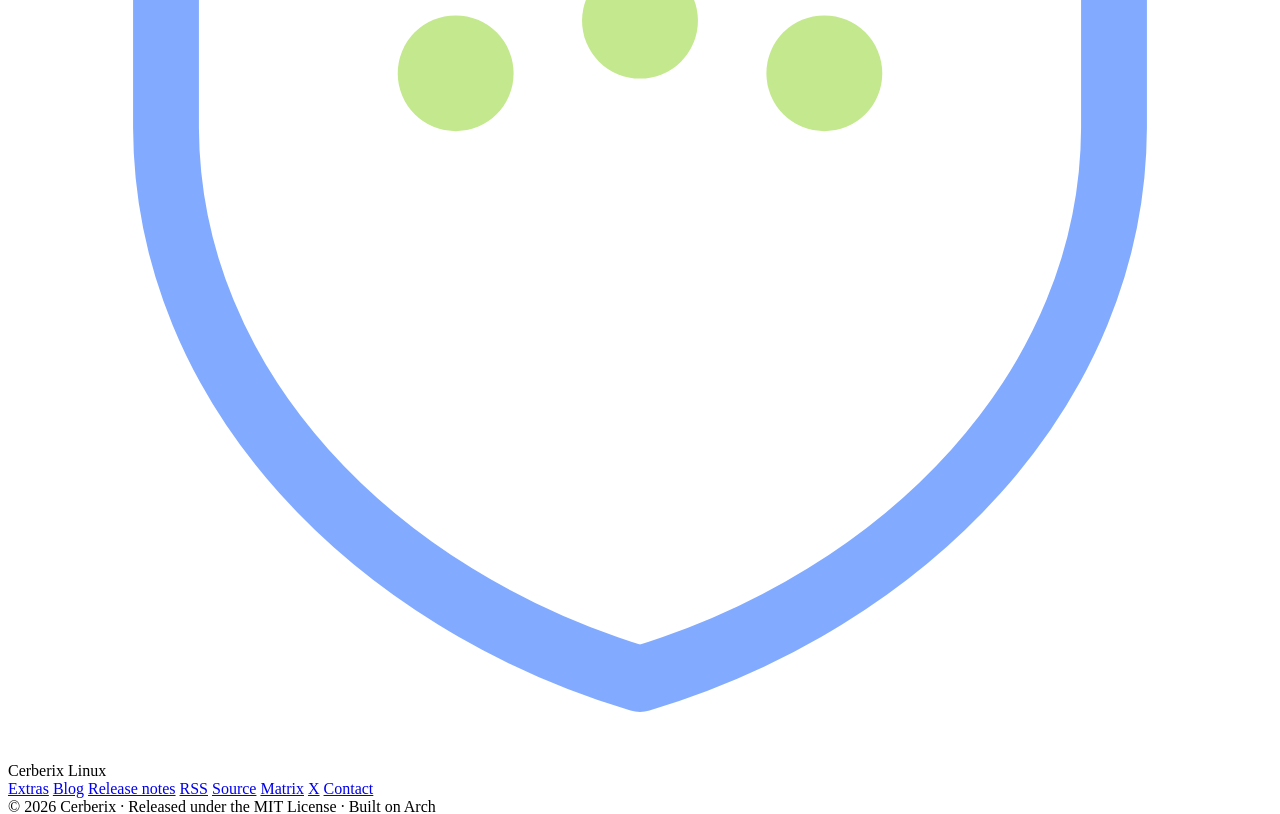
==== commit 5cb6a924: "Record verified 0.1.3 publication and ISO size" ====
--- a/site/index.html
+++ b/site/index.html
@@ -220,7 +220,7 @@
             cerberix-linux-0.1.3-x86_64.iso
             <span class="badge">latest</span>
           </div>
-          <div class="dl-meta">x86_64 ISO &middot; Released <span id="releaseDate">2026-10-18</span> &middot; x86_64 &middot; via SourceForge mirror network</div>
+          <div class="dl-meta">3.39&nbsp;GiB &middot; Released <span id="releaseDate">2026-10-18</span> &middot; x86_64 &middot; via SourceForge mirror network</div>
         </div>
         <a class="btn btn-primary" href="https://downloads.sourceforge.net/project/cerberix-linux/0.1.3/cerberix-linux-0.1.3-x86_64.iso">
           Download
